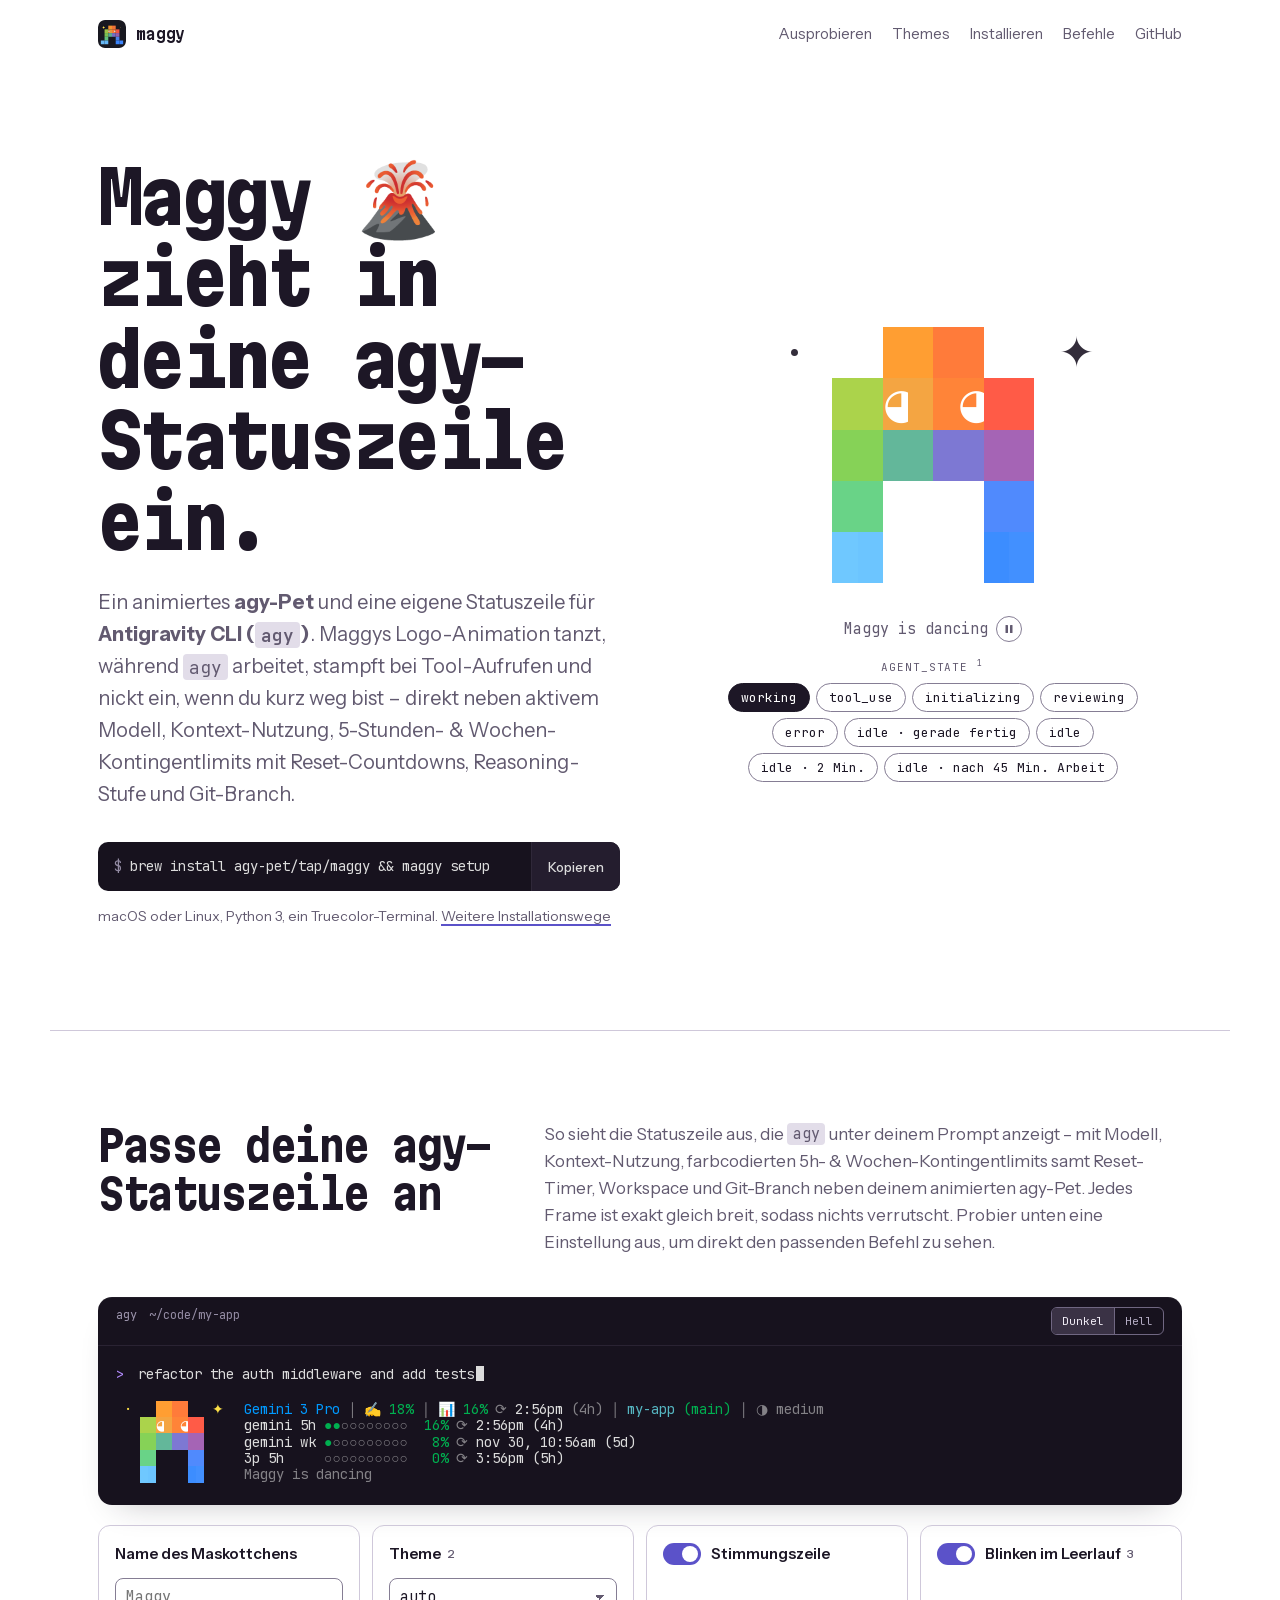
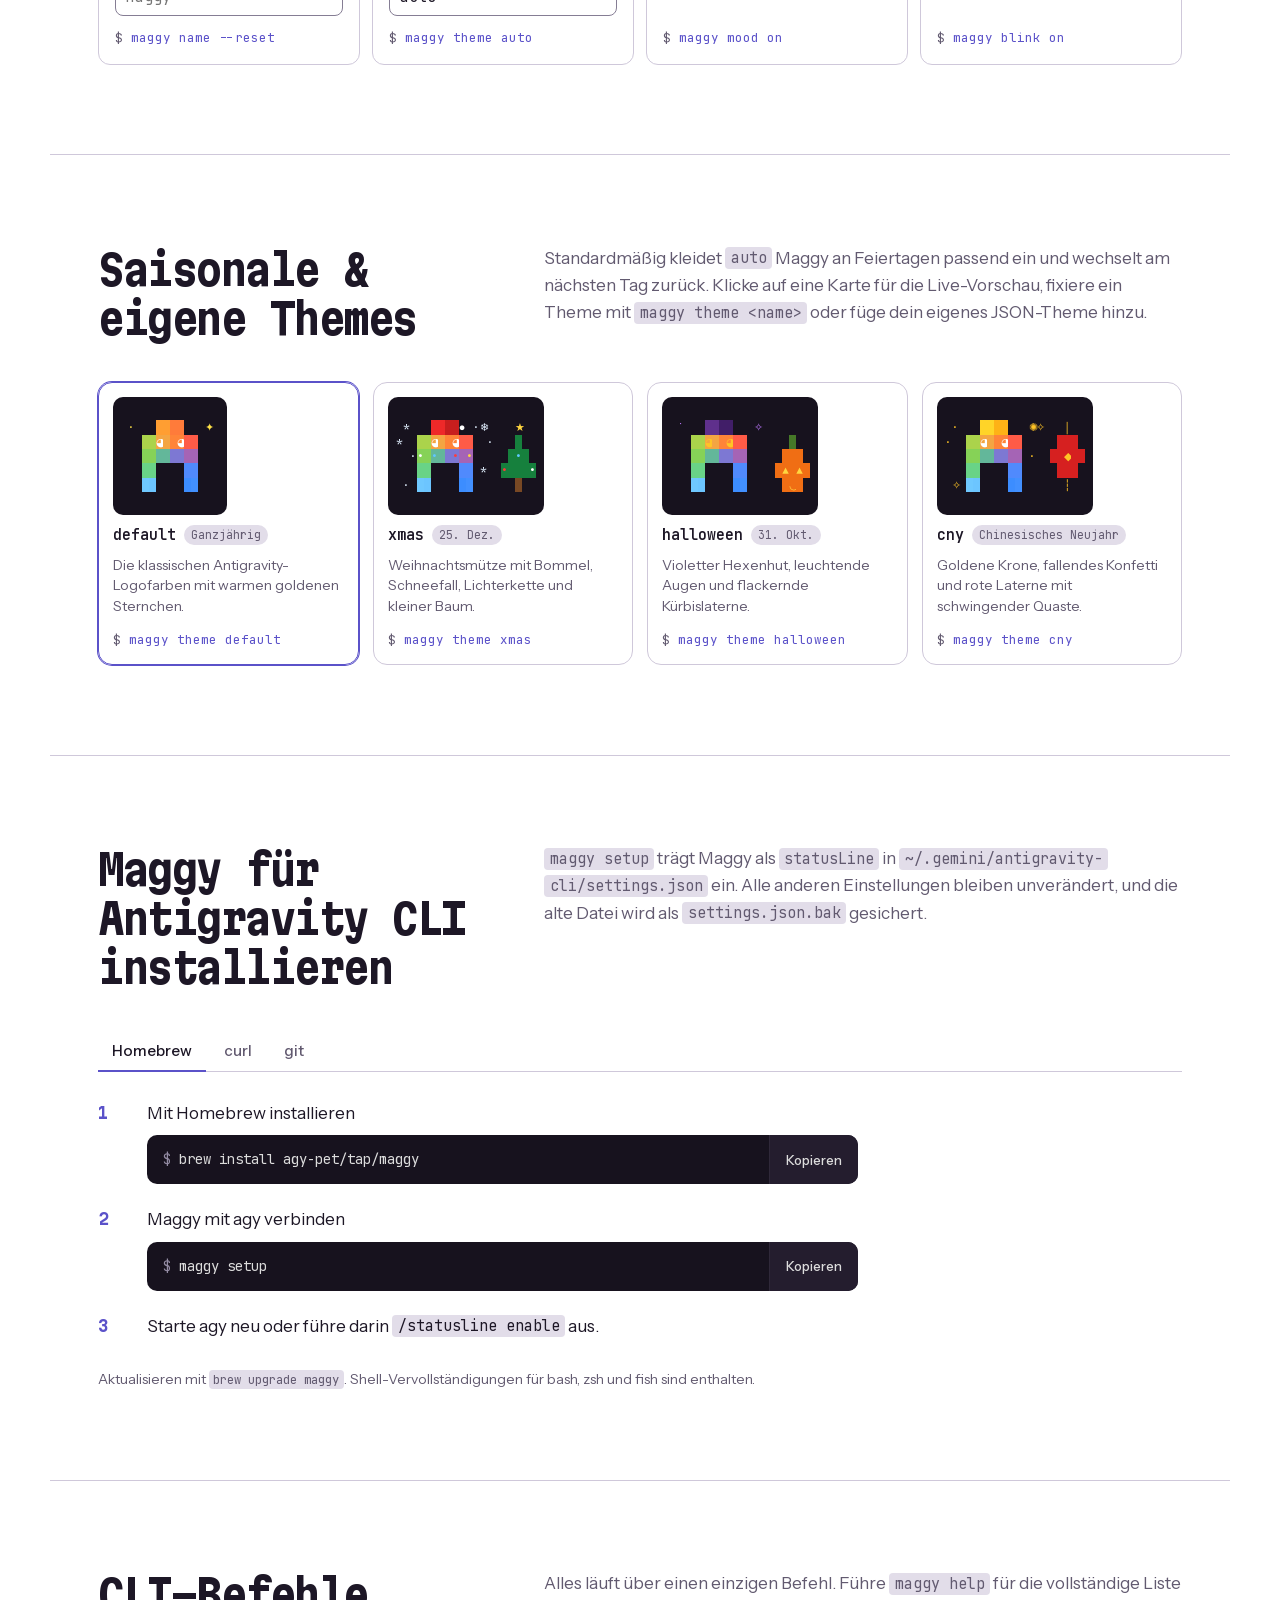
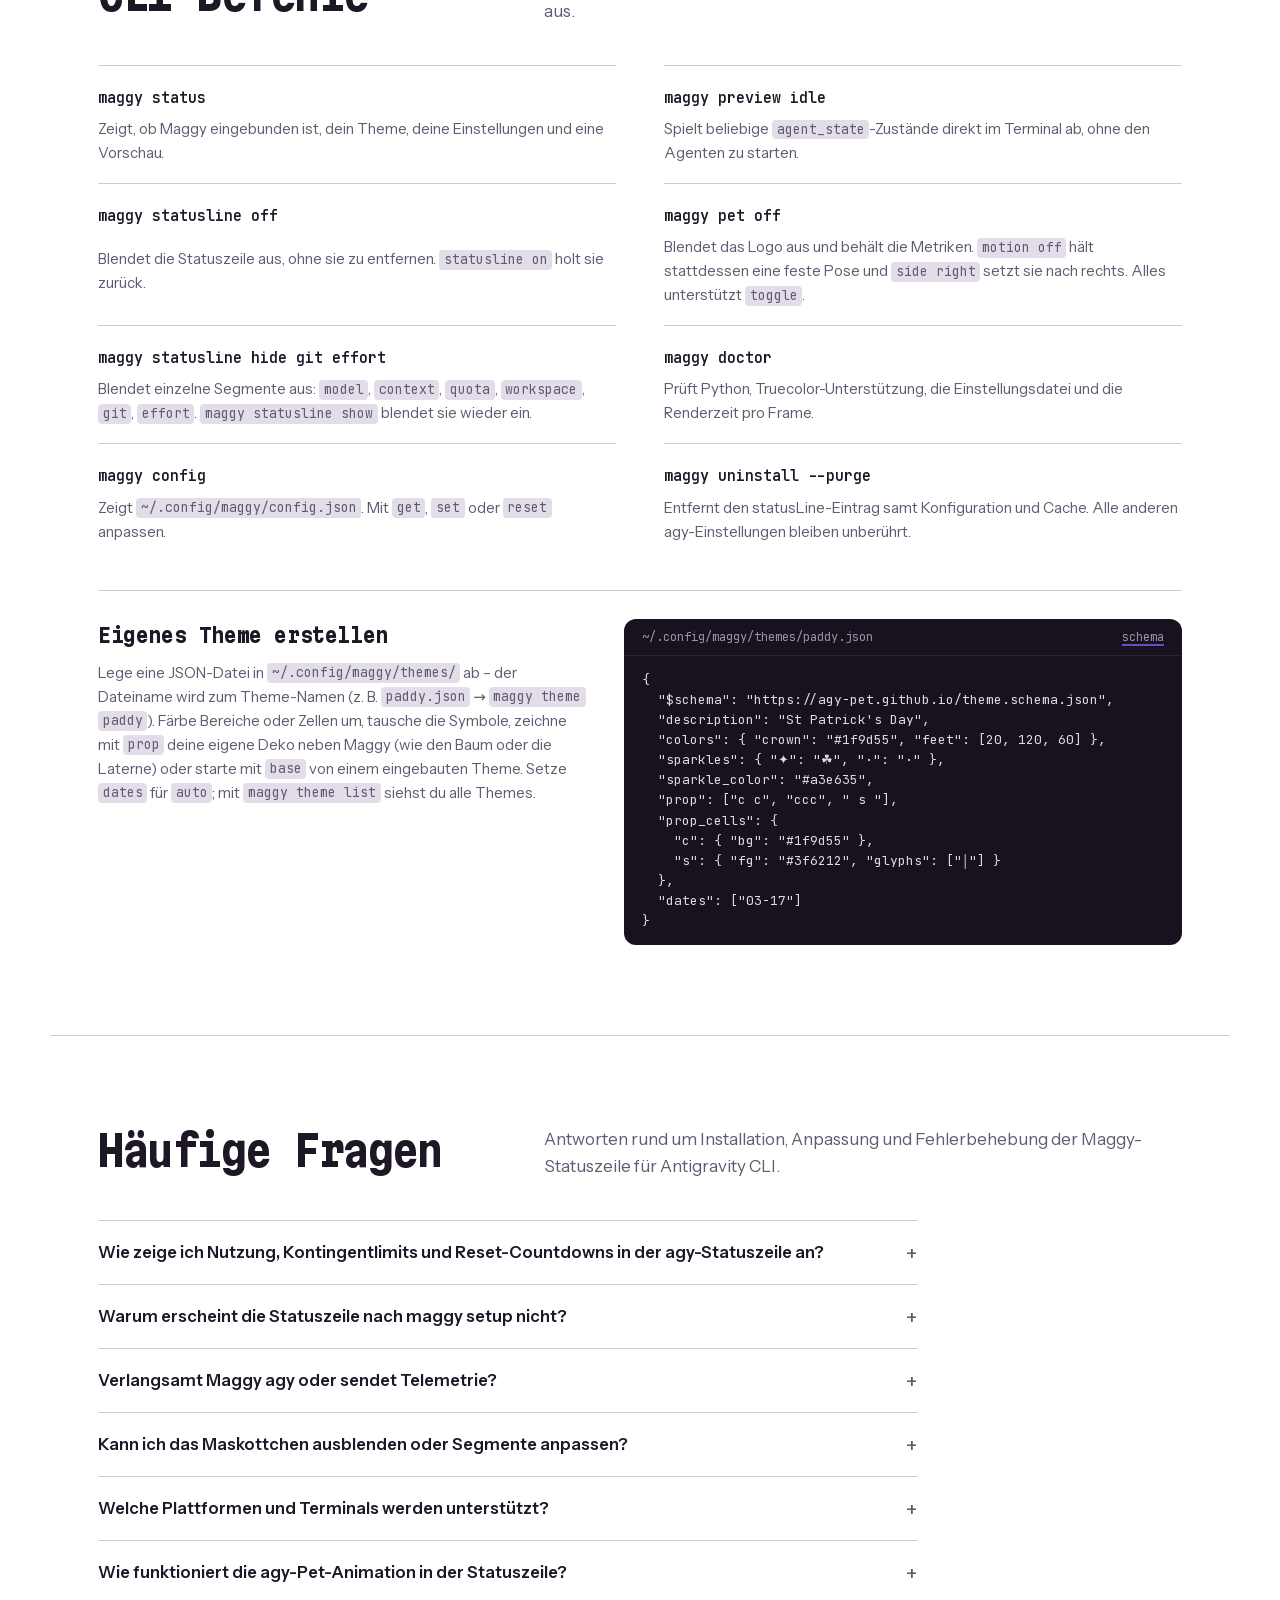
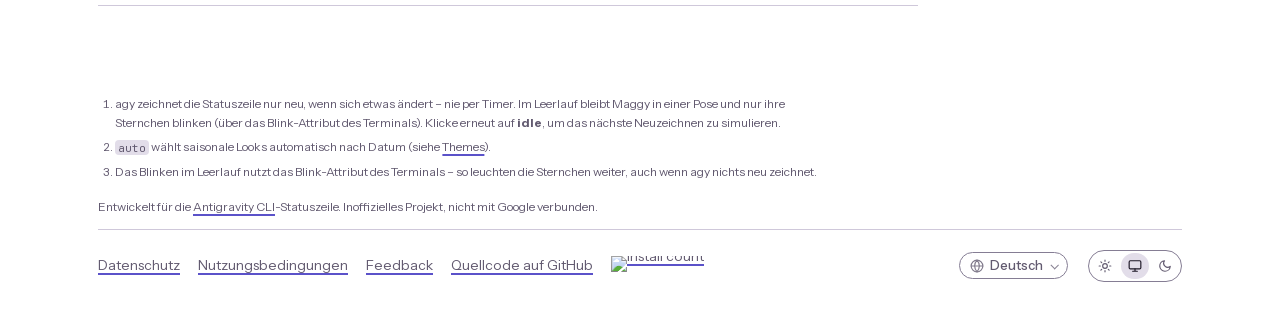
==== docs/de/index.html @ 12e1b135 "chore(release): v0.8.5" ====
<!doctype html>
<html lang="de">
<head>
  <meta charset="utf-8">
  <meta name="viewport" content="width=device-width, initial-scale=1">
  <title>Maggy — agy Pet, Animation &amp; Statuszeile (Nutzung, Limits &amp; Reset)</title>
  <meta name="description" content="Animiertes agy-Pet &amp; Statuszeile für Antigravity CLI mit Kontext-Nutzung, 5h- &amp; Wochen-Kontingentlimits, Reset-Countdown, aktivem Modell und Git-Branch.">
  <meta name="robots" content="index, follow">
  <meta name="color-scheme" content="light dark">
  <meta name="theme-color" content="#ffffff" media="(prefers-color-scheme: light)">
  <meta name="theme-color" content="#141019" media="(prefers-color-scheme: dark)">
  <link rel="canonical" href="https://agy-pet.github.io/de/">
  <link rel="alternate" hreflang="x-default" href="https://agy-pet.github.io/">
  <link rel="alternate" hreflang="en" href="https://agy-pet.github.io/">
  <link rel="alternate" hreflang="zh-CN" href="https://agy-pet.github.io/zh-cn/">
  <link rel="alternate" hreflang="zh-TW" href="https://agy-pet.github.io/zh-tw/">
  <link rel="alternate" hreflang="ja" href="https://agy-pet.github.io/ja/">
  <link rel="alternate" hreflang="ko" href="https://agy-pet.github.io/ko/">
  <link rel="alternate" hreflang="es" href="https://agy-pet.github.io/es/">
  <link rel="alternate" hreflang="fr" href="https://agy-pet.github.io/fr/">
  <link rel="alternate" hreflang="de" href="https://agy-pet.github.io/de/">
  <link rel="alternate" hreflang="pt" href="https://agy-pet.github.io/pt/">
  <link rel="alternate" type="text/markdown" title="Maggy docs (Markdown)" href="https://agy-pet.github.io/index.md">
  <link rel="alternate" type="text/plain" title="llms.txt" href="https://agy-pet.github.io/llms.txt">
  <meta property="og:type" content="website">
  <meta property="og:site_name" content="Maggy">
  <meta property="og:locale" content="de_DE">
  <meta property="og:locale:alternate" content="en_US">
  <meta property="og:locale:alternate" content="zh_CN">
  <meta property="og:locale:alternate" content="zh_TW">
  <meta property="og:locale:alternate" content="ja_JP">
  <meta property="og:locale:alternate" content="ko_KR">
  <meta property="og:locale:alternate" content="es_ES">
  <meta property="og:locale:alternate" content="fr_FR">
  <meta property="og:locale:alternate" content="pt_BR">
  <meta property="og:url" content="https://agy-pet.github.io/de/">
  <meta property="og:title" content="Maggy — agy Pet, Animation &amp; Statuszeile (Nutzung, Limits &amp; Reset)">
  <meta property="og:description" content="Animiertes agy-Pet &amp; eigene Statuszeile für Antigravity CLI – tanzende Logo-Animation neben Kontext-Nutzung, 5h- &amp; Wochen-Kontingentlimits, Reset-Countdown und Git-Branch.">
  <meta property="og:image" content="https://agy-pet.github.io/social-preview.png">
  <meta property="og:image:type" content="image/png">
  <meta property="og:image:width" content="1280">
  <meta property="og:image:height" content="640">
  <meta property="og:image:alt" content="Maggy — agy Pet, Animation &amp; Statuszeile (Nutzung, Limits &amp; Reset)">
  <meta name="twitter:card" content="summary_large_image">
  <meta name="twitter:title" content="Maggy — agy Pet, Animation &amp; Statuszeile (Nutzung, Limits &amp; Reset)">
  <meta name="twitter:description" content="Animiertes agy-Pet &amp; Statuszeile für Antigravity CLI mit Kontext-Nutzung, 5h- &amp; Wochen-Kontingentlimits, Reset-Countdown, aktivem Modell und Git-Branch.">
  <meta name="twitter:image" content="https://agy-pet.github.io/social-preview.png">
  <meta name="twitter:image:alt" content="Maggy — agy Pet, Animation &amp; Statuszeile (Nutzung, Limits &amp; Reset)">
  <link rel="icon" href="../favicon.ico" sizes="48x48">
  <link rel="icon" type="image/svg+xml" href="../favicon.svg">
  <link rel="apple-touch-icon" sizes="512x512" href="../apple-touch-icon.png">
  <script type="application/ld+json">
  {
    "@context": "https://schema.org",
    "@graph": [
      {
        "@type": "WebSite",
        "name": "Maggy",
        "url": "https://agy-pet.github.io/de/",
        "inLanguage": "de"
      },
      {
        "@type": "SoftwareApplication",
        "name": "Maggy",
        "alternateName": [
          "maggy",
          "agy-pet",
          "agy statusline"
        ],
        "description": "Animiertes agy-Pet & eigene Statuszeile für Antigravity CLI – tanzende Logo-Animation neben Kontext-Nutzung, 5h- & Wochen-Kontingentlimits, Reset-Countdown und Git-Branch.",
        "url": "https://agy-pet.github.io/de/",
        "inLanguage": "de",
        "image": "https://agy-pet.github.io/social-preview.png",
        "screenshot": "https://agy-pet.github.io/social-preview.png",
        "applicationCategory": "DeveloperApplication",
        "operatingSystem": "macOS, Linux",
        "softwareVersion": "0.8.5",
        "author": {
          "@type": "Organization",
          "name": "agy-pet",
          "url": "https://github.com/agy-pet"
        },
        "codeRepository": "https://github.com/agy-pet/maggy",
        "downloadUrl": "https://github.com/agy-pet/maggy/releases",
        "installUrl": "https://agy-pet.github.io/de/#install",
        "softwareHelp": "https://agy-pet.github.io/llms-full.txt",
        "softwareRequirements": "Antigravity CLI (agy), Python 3, truecolor terminal",
        "isAccessibleForFree": true,
        "license": "https://opensource.org/licenses/MIT",
        "keywords": "Antigravity CLI, agy, agy statusline, agy pet, agy animation, terminal pet, CLI mascot, quota usage, rate limit, quota limit, reset countdown, reset timer, context window, Homebrew",
        "featureList": [
          "Live agy statusline showing context window usage %, 5-hour and weekly quota limits, and reset countdowns",
          "State-aware agy pet animations for working, tool_use, initializing, reviewing, idle, sleep, stretch, and error",
          "Color-coded quota usage bars with cached reset timers across statusline refreshes",
          "Seasonal auto themes (Christmas, Halloween, Chinese New Year) and custom JSON themes",
          "Zero telemetry, Python 3 standard library only, macOS and Linux support"
        ],
        "offers": {
          "@type": "Offer",
          "price": "0",
          "priceCurrency": "USD"
        }
      },
      {
        "@type": "FAQPage",
        "inLanguage": "de",
        "mainEntity": [
          {
            "@type": "Question",
            "name": "Wie zeige ich Nutzung, Kontingentlimits und Reset-Countdowns in der agy-Statuszeile an?",
            "acceptedAnswer": {
              "@type": "Answer",
              "text": "Installiere Maggy mit brew install agy-pet/tap/maggy && maggy setup und starte agy neu oder führe /statusline enable aus. Maggy bindet statusLine in ~/.gemini/antigravity-cli/settings.json ein und zeigt Modell, Kontext-Nutzung in %, farbcodierte 5-Stunden- und Wochen-Kontingentlimits mit Reset-Zeit und Countdown (über Aktualisierungen hinweg gecacht), Workspace, Git-Branch und Reasoning-Stufe an."
            }
          },
          {
            "@type": "Question",
            "name": "Warum erscheint die Statuszeile nach maggy setup nicht?",
            "acceptedAnswer": {
              "@type": "Answer",
              "text": "Starte agy neu oder gib in einer laufenden Sitzung /statusline enable ein. Falls weiterhin nichts erscheint, prüfe mit maggy doctor Python 3, Truecolor-Unterstützung und den statusLine-Eintrag in ~/.gemini/antigravity-cli/settings.json."
            }
          },
          {
            "@type": "Question",
            "name": "Verlangsamt Maggy agy oder sendet Telemetrie?",
            "acceptedAnswer": {
              "@type": "Answer",
              "text": "Nein. Die maggy-CLI läuft zu 100 % lokal nur mit der Python-3-Standardbibliothek und sendet keinerlei Telemetrie. agy ruft sie nur bei Statusänderungen auf (kein Hintergrund-Timer), und mit maggy doctor kannst du die Renderzeit jederzeit prüfen."
            }
          },
          {
            "@type": "Question",
            "name": "Kann ich das Maskottchen ausblenden oder Segmente anpassen?",
            "acceptedAnswer": {
              "@type": "Answer",
              "text": "Ja. Mit maggy pet off bleiben nur die Metriken, maggy motion off hält eine feste Pose und maggy side right verschiebt Maggy nach rechts. Einzelne Segmente blendest du mit maggy statusline hide (model, context, quota, workspace, git, effort) aus und mit maggy statusline show wieder ein."
            }
          },
          {
            "@type": "Question",
            "name": "Welche Plattformen und Terminals werden unterstützt?",
            "acceptedAnswer": {
              "@type": "Answer",
              "text": "Maggy läuft unter macOS und Linux (inkl. WSL) in jedem 24-Bit-Truecolor-Terminal wie Ghostty, Kitty, iTerm2, WezTerm, Alacritty, Warp oder dem integrierten VS-Code-Terminal und benötigt Python 3."
            }
          },
          {
            "@type": "Question",
            "name": "Wie funktioniert die agy-Pet-Animation in der Statuszeile?",
            "acceptedAnswer": {
              "@type": "Answer",
              "text": "Maggy zeichnet das Antigravity-Logo mit ausdrucksstarken Augen direkt im Terminal und spielt zustandsabhängige Animationen über agent_state ab – tanzend bei working, stampfend bei tool_use, spähend bei reviewing, blinkend bei idle und schlummernd nach 2 Minuten. Mit maggy preview working siehst du jede Animation vorab, und maggy motion off hält eine feste Pose."
            }
          }
        ]
      }
    ]
  }
  </script>
  <link rel="preload" href="../fonts/instrument-sans-latin.woff2" as="font" type="font/woff2" crossorigin>
  <link rel="preload" href="../fonts/martian-mono-latin.woff2" as="font" type="font/woff2" crossorigin>
  <link rel="stylesheet" href="../fonts/fonts.css">
  <link rel="stylesheet" href="../style.css">
  <script>!function(){try{var v=localStorage.getItem('maggy.appearance');if(v==='light'||v==='dark')document.documentElement.dataset.theme=v}catch(e){}}();</script>
  <script>
    window.dataLayer = window.dataLayer || [];
    function gtag(){dataLayer.push(arguments);}
    (function(){
      var EEA_UK_CH = [
        'AT','BE','BG','CH','CY','CZ','DE','DK','EE','ES','FI','FR',
        'GB','GR','HR','HU','IE','IS','IT','LI','LT','LU','LV','MT',
        'NL','NO','PL','PT','RO','SE','SI','SK'
      ];
      var gpc = Boolean(navigator.globalPrivacyControl);
      gtag('consent', 'default', {
        analytics_storage: 'denied',
        ad_storage: 'denied',
        ad_user_data: 'denied',
        ad_personalization: 'denied',
        region: EEA_UK_CH,
        wait_for_update: 500
      });
      gtag('consent', 'default', {
        analytics_storage: gpc ? 'denied' : 'granted',
        ad_storage: 'denied',
        ad_user_data: 'denied',
        ad_personalization: 'denied'
      });
      try {
        var saved = localStorage.getItem('maggy.consent');
        if (saved === 'granted' || saved === 'denied') {
          gtag('consent', 'update', { analytics_storage: saved });
        }
      } catch (e) {}
    })();
    gtag('js', new Date());
  </script>
  <script async src="https://www.googletagmanager.com/gtm.js?id=GTM-N3ZC3P7X"></script>
</head>
<body data-locale="de" data-copy-idle="Kopieren" data-copy-copied="Kopiert" data-copy-fallback="Markieren &amp; kopieren">
  <a class="skip" href="#main">Zum Inhalt springen</a>

  <header class="top">
    <a class="wordmark" href="./" aria-label="Maggy Startseite"><img class="wordmark-logo" src="../favicon.svg" alt="" width="28" height="28"><span>maggy</span></a>
    <div class="top-right">
      <nav aria-label="Hauptnavigation">
        <a href="#try">Ausprobieren</a>
        <a href="#themes">Themes</a>
        <a href="#install">Installieren</a>
        <a href="#commands">Befehle</a>
        <a href="https://github.com/agy-pet/maggy">GitHub</a>
      </nav>
    </div>
  </header>

  <main id="main" tabindex="-1">
    <section class="hero" aria-labelledby="hero-title">
      <div class="hero-copy">
        <h1 id="hero-title">Maggy&nbsp;<span aria-hidden="true">🌋</span> zieht in deine agy-Statuszeile ein.</h1>
        <p class="lede">Ein animiertes <strong>agy-Pet</strong> und eine eigene Statuszeile für <strong>Antigravity CLI (<code>agy</code>)</strong>. Maggys Logo-Animation tanzt, während <code>agy</code> arbeitet, stampft bei Tool-Aufrufen und nickt ein, wenn du kurz weg bist – direkt neben aktivem Modell, Kontext-Nutzung, 5-Stunden- &amp; Wochen-Kontingentlimits mit Reset-Countdowns, Reasoning-Stufe und Git-Branch.</p>
        <div class="cmd-box">
          <code id="hero-cmd">brew install agy-pet/tap/maggy &amp;&amp; maggy setup</code>
          <button type="button" class="copy" data-copy="hero-cmd" aria-describedby="hero-cmd">Kopieren</button>
        </div>
        <p class="hint">macOS oder Linux, Python 3, ein Truecolor-Terminal. <a href="#install">Weitere Installationswege</a></p>
      </div>

      <div class="stage">
        <figure class="sprite-figure">
          <div id="maggy" class="sprite" role="img" aria-label="Maggy, das tanzende Antigravity-Logo mit Augen"></div>
          <figcaption class="mood-bar">
            <span id="mood" aria-live="polite">Maggy is dancing</span>
            <button type="button" id="motion-toggle" class="motion-toggle" aria-pressed="false" aria-label="Animation pausieren" title="Animation pausieren" data-label-pause="Animation pausieren" data-label-play="Animation abspielen">
              <svg class="icon-pause" width="12" height="12" viewBox="0 0 24 24" fill="currentColor" aria-hidden="true"><rect x="5" y="4" width="5" height="16" rx="1"/><rect x="14" y="4" width="5" height="16" rx="1"/></svg>
              <svg class="icon-play" width="12" height="12" viewBox="0 0 24 24" fill="currentColor" aria-hidden="true"><path d="M6 4.5v15l13-7.5z"/></svg>
            </button>
          </figcaption>
        </figure>
        <div class="states" role="group" aria-label="agent_state">
          <span class="states-label">agent_state<sup class="fn-ref"><a href="#fn-1" id="fnref-1"><span class="sr-only">Fußnote</span> 1</a></sup></span>
          <button type="button" data-mood="working" aria-pressed="true">working</button>
          <button type="button" data-mood="tool_use" aria-pressed="false">tool_use</button>
          <button type="button" data-mood="initializing" aria-pressed="false">initializing</button>
          <button type="button" data-mood="reviewing" aria-pressed="false">reviewing</button>
          <button type="button" data-mood="error" aria-pressed="false">error</button>
          <button type="button" data-mood="done" aria-pressed="false">idle · gerade fertig</button>
          <button type="button" data-mood="idle" aria-pressed="false">idle</button>
          <button type="button" data-mood="sleep" aria-pressed="false">idle · 2 Min.</button>
          <button type="button" data-mood="stretch" aria-pressed="false">idle · nach 45 Min. Arbeit</button>
        </div>
      </div>
    </section>

    <section id="try" class="try" aria-labelledby="try-title">
      <div class="section-head">
        <h2 id="try-title">Passe deine agy-Statuszeile an</h2>
        <p>So sieht die Statuszeile aus, die <code>agy</code> unter deinem Prompt anzeigt – mit Modell, Kontext-Nutzung, farbcodierten 5h- &amp; Wochen-Kontingentlimits samt Reset-Timer, Workspace und Git-Branch neben deinem animierten agy-Pet. Jedes Frame ist exakt gleich breit, sodass nichts verrutscht. Probier unten eine Einstellung aus, um direkt den passenden Befehl zu sehen.</p>
      </div>

      <div class="terminal" role="region" aria-label="Vorschau der agy-Statuszeile mit Maggy">
        <div class="term-bar"><span>agy</span><span class="dim-text">~/code/my-app</span>
          <span class="term-bg" role="group" aria-label="Terminal-Hintergrund">
            <button type="button" data-term-bg="dark" aria-pressed="true">Dunkel</button>
            <button type="button" data-term-bg="light" aria-pressed="false">Hell</button>
          </span>
        </div>
        <div class="term-prompt"><span class="caret" aria-hidden="true">&gt;</span> refactor the auth middleware and add tests<span class="cursor" aria-hidden="true"></span></div>
        <div id="term-body" class="term-body" aria-hidden="true"></div>
        <p id="term-sr" class="sr-only"></p>
      </div>

      <div class="controls">
        <div class="control">
          <label for="pet-name">Name des Maskottchens</label>
          <input id="pet-name" type="text" maxlength="16" placeholder="Maggy" autocomplete="off" spellcheck="false" aria-describedby="cmd-name">
          <code id="cmd-name">maggy name --reset</code>
        </div>
        <div class="control">
          <div class="control-label">
            <label for="opt-theme">Theme</label><sup class="fn-ref"><a href="#fn-2" id="fnref-2"><span class="sr-only">Fußnote</span> 2</a></sup>
          </div>
          <select id="opt-theme" name="theme" aria-describedby="cmd-theme">
            <option value="auto" selected>auto</option>
            <option value="default">default</option>
            <option value="xmas">xmas</option>
            <option value="halloween">halloween</option>
            <option value="cny">cny</option>
          </select>
          <code id="cmd-theme">maggy theme auto</code>
        </div>
        <div class="control">
          <label class="switch"><input id="opt-mood" type="checkbox" checked aria-describedby="cmd-mood"><span>Stimmungszeile</span></label>
          <code id="cmd-mood">maggy mood on</code>
        </div>
        <div class="control">
          <div class="control-label">
            <label class="switch"><input id="opt-blink" type="checkbox" checked aria-describedby="cmd-blink"><span>Blinken im Leerlauf</span></label><sup class="fn-ref"><a href="#fn-3" id="fnref-3"><span class="sr-only">Fußnote</span> 3</a></sup>
          </div>
          <code id="cmd-blink">maggy blink on</code>
        </div>
      </div>
    </section>

    <section id="themes" class="themes" aria-labelledby="themes-title">
      <div class="section-head">
        <h2 id="themes-title">Saisonale &amp; eigene Themes</h2>
        <p>Standardmäßig kleidet <code>auto</code> Maggy an Feiertagen passend ein und wechselt am nächsten Tag zurück. Klicke auf eine Karte für die Live-Vorschau, fixiere ein Theme mit <code>maggy theme &lt;name&gt;</code> oder füge dein eigenes JSON-Theme hinzu.</p>
      </div>

      <div class="theme-grid" role="group" aria-label="Integrierte Themes">
        <button type="button" class="theme-card" data-theme-card="default" aria-pressed="false">
          <div class="theme-preview"><div class="theme-sprite" data-theme-sprite="default" aria-hidden="true"></div></div>
          <div class="theme-meta">
            <span class="theme-name">default</span>
            <span class="theme-date">Ganzjährig</span>
          </div>
          <p class="theme-desc">Die klassischen Antigravity-Logofarben mit warmen goldenen Sternchen.</p>
          <code class="theme-cmd">maggy theme default</code>
        </button>

        <button type="button" class="theme-card" data-theme-card="xmas" aria-pressed="false">
          <div class="theme-preview"><div class="theme-sprite" data-theme-sprite="xmas" aria-hidden="true"></div></div>
          <div class="theme-meta">
            <span class="theme-name">xmas</span>
            <span class="theme-date">25. Dez.</span>
          </div>
          <p class="theme-desc">Weihnachtsmütze mit Bommel, Schneefall, Lichterkette und kleiner Baum.</p>
          <code class="theme-cmd">maggy theme xmas</code>
        </button>

        <button type="button" class="theme-card" data-theme-card="halloween" aria-pressed="false">
          <div class="theme-preview"><div class="theme-sprite" data-theme-sprite="halloween" aria-hidden="true"></div></div>
          <div class="theme-meta">
            <span class="theme-name">halloween</span>
            <span class="theme-date">31. Okt.</span>
          </div>
          <p class="theme-desc">Violetter Hexenhut, leuchtende Augen und flackernde Kürbislaterne.</p>
          <code class="theme-cmd">maggy theme halloween</code>
        </button>

        <button type="button" class="theme-card" data-theme-card="cny" aria-pressed="false">
          <div class="theme-preview"><div class="theme-sprite" data-theme-sprite="cny" aria-hidden="true"></div></div>
          <div class="theme-meta">
            <span class="theme-name">cny</span>
            <span class="theme-date">Chinesisches Neujahr</span>
          </div>
          <p class="theme-desc">Goldene Krone, fallendes Konfetti und rote Laterne mit schwingender Quaste.</p>
          <code class="theme-cmd">maggy theme cny</code>
        </button>
      </div>

    </section>

    <section id="install" class="install" aria-labelledby="install-title">
      <div class="section-head">
        <h2 id="install-title">Maggy für Antigravity CLI installieren</h2>
        <p><code>maggy setup</code> trägt Maggy als <code>statusLine</code> in <code>~/.gemini/antigravity-cli/settings.json</code> ein. Alle anderen Einstellungen bleiben unverändert, und die alte Datei wird als <code>settings.json.bak</code> gesichert.</p>
      </div>

      <div class="tabs" role="tablist" aria-label="Installationsmethode">
        <button type="button" role="tab" id="tab-brew" aria-controls="pane-brew" aria-selected="true">Homebrew</button>
        <button type="button" role="tab" id="tab-curl" aria-controls="pane-curl" aria-selected="false" tabindex="-1">curl</button>
        <button type="button" role="tab" id="tab-git" aria-controls="pane-git" aria-selected="false" tabindex="-1">git</button>
      </div>

      <div id="pane-brew" class="pane" role="tabpanel" aria-labelledby="tab-brew">
        <ol class="steps">
          <li><span>Mit Homebrew installieren</span><div class="cmd-box"><code id="c1">brew install agy-pet/tap/maggy</code><button type="button" class="copy" data-copy="c1" aria-describedby="c1">Kopieren</button></div></li>
          <li><span>Maggy mit agy verbinden</span><div class="cmd-box"><code id="c2">maggy setup</code><button type="button" class="copy" data-copy="c2" aria-describedby="c2">Kopieren</button></div></li>
          <li><span>Starte agy neu oder führe darin <code>/statusline enable</code> aus.</span></li>
        </ol>
        <p class="note">Aktualisieren mit <code>brew upgrade maggy</code>. Shell-Vervollständigungen für bash, zsh und fish sind enthalten.</p>
      </div>

      <div id="pane-curl" class="pane" role="tabpanel" aria-labelledby="tab-curl" hidden>
        <ol class="steps">
          <li><span>Starte das Installationsskript: Es klont nach <code>~/.maggy</code>, verlinkt <code>maggy</code> nach <code>~/.local/bin</code> und führt <code>maggy setup</code> aus.</span><div class="cmd-box"><code id="c3">curl -fsSL https://agy-pet.github.io/install.sh | bash</code><button type="button" class="copy" data-copy="c3" aria-describedby="c3">Kopieren</button></div></li>
          <li><span>Starte agy neu oder führe darin <code>/statusline enable</code> aus.</span></li>
        </ol>
        <p class="note">Optionen übergibst du per <code>| bash -s -- --theme xmas --no-mood</code>; spätere Updates laufen über <code>maggy update</code>.</p>
      </div>

      <div id="pane-git" class="pane" role="tabpanel" aria-labelledby="tab-git" hidden>
        <ol class="steps">
          <li><span>Repository klonen</span><div class="cmd-box"><code id="c4">git clone https://github.com/agy-pet/maggy.git ~/.maggy</code><button type="button" class="copy" data-copy="c4" aria-describedby="c4">Kopieren</button></div></li>
          <li><span>Maggy mit agy verbinden</span><div class="cmd-box"><code id="c5">~/.maggy/bin/maggy setup</code><button type="button" class="copy" data-copy="c5" aria-describedby="c5">Kopieren</button></div></li>
          <li><span>Starte agy neu oder führe darin <code>/statusline enable</code> aus.</span></li>
        </ol>
      </div>
    </section>

    <section id="commands" class="commands" aria-labelledby="commands-title">
      <div class="section-head">
        <h2 id="commands-title">CLI-Befehle</h2>
        <p>Alles läuft über einen einzigen Befehl. Führe <code>maggy help</code> für die vollständige Liste aus.</p>
      </div>
      <dl class="cmd-list">
        <div><dt><code>maggy status</code></dt><dd>Zeigt, ob Maggy eingebunden ist, dein Theme, deine Einstellungen und eine Vorschau.</dd></div>
        <div><dt><code>maggy preview idle</code></dt><dd>Spielt beliebige <code>agent_state</code>-Zustände direkt im Terminal ab, ohne den Agenten zu starten.</dd></div>
        <div><dt><code>maggy statusline off</code></dt><dd>Blendet die Statuszeile aus, ohne sie zu entfernen. <code>statusline on</code> holt sie zurück.</dd></div>
        <div><dt><code>maggy pet off</code></dt><dd>Blendet das Logo aus und behält die Metriken. <code>motion off</code> hält stattdessen eine feste Pose und <code>side right</code> setzt sie nach rechts. Alles unterstützt <code>toggle</code>.</dd></div>
        <div><dt><code>maggy statusline hide git effort</code></dt><dd>Blendet einzelne Segmente aus: <code>model</code>, <code>context</code>, <code>quota</code>, <code>workspace</code>, <code>git</code>, <code>effort</code>. <code>maggy statusline show</code> blendet sie wieder ein.</dd></div>
        <div><dt><code>maggy doctor</code></dt><dd>Prüft Python, Truecolor-Unterstützung, die Einstellungsdatei und die Renderzeit pro Frame.</dd></div>
        <div><dt><code>maggy config</code></dt><dd>Zeigt <code>~/.config/maggy/config.json</code>. Mit <code>get</code>, <code>set</code> oder <code>reset</code> anpassen.</dd></div>
        <div><dt><code>maggy uninstall --purge</code></dt><dd>Entfernt den statusLine-Eintrag samt Konfiguration und Cache. Alle anderen agy-Einstellungen bleiben unberührt.</dd></div>
      </dl>

      <div class="theme-custom">
        <div class="theme-custom-copy">
          <h3>Eigenes Theme erstellen</h3>
          <p>Lege eine JSON-Datei in <code>~/.config/maggy/themes/</code> ab – der Dateiname wird zum Theme-Namen (z. B. <code>paddy.json</code> &rarr; <code>maggy theme paddy</code>). Färbe Bereiche oder Zellen um, tausche die Symbole, zeichne mit <code>prop</code> deine eigene Deko neben Maggy (wie den Baum oder die Laterne) oder starte mit <code>base</code> von einem eingebauten Theme. Setze <code>dates</code> für <code>auto</code>; mit <code>maggy theme list</code> siehst du alle Themes.</p>
        </div>
        <div class="theme-json-wrap">
          <div class="term-bar"><span>~/.config/maggy/themes/paddy.json</span><a class="schema-link" href="https://agy-pet.github.io/theme.schema.json" title="JSON Schema for theme files">schema</a></div>
          <pre class="theme-json" tabindex="0"><code>{
  "$schema": "https://agy-pet.github.io/theme.schema.json",
  "description": "St Patrick's Day",
  "colors": { "crown": "#1f9d55", "feet": [20, 120, 60] },
  "sparkles": { "✦": "☘", "·": "·" },
  "sparkle_color": "#a3e635",
  "prop": ["c c", "ccc", " s "],
  "prop_cells": {
    "c": { "bg": "#1f9d55" },
    "s": { "fg": "#3f6212", "glyphs": ["│"] }
  },
  "dates": ["03-17"]
}</code></pre>
        </div>
      </div>
    </section>

    <section id="faq" class="faq" aria-labelledby="faq-title">
      <div class="section-head">
        <h2 id="faq-title">Häufige Fragen</h2>
        <p>Antworten rund um Installation, Anpassung und Fehlerbehebung der Maggy-Statuszeile für Antigravity CLI.</p>
      </div>
      <div class="faq-list">
        <details>
          <summary>Wie zeige ich Nutzung, Kontingentlimits und Reset-Countdowns in der agy-Statuszeile an?</summary>
          <p>Installiere Maggy mit <code>brew install agy-pet/tap/maggy &amp;&amp; maggy setup</code> und starte <code>agy</code> neu oder führe <code>/statusline enable</code> aus. Maggy bindet <code>statusLine</code> in <code>~/.gemini/antigravity-cli/settings.json</code> ein und zeigt Modell, Kontext-Nutzung in %, farbcodierte 5-Stunden- und Wochen-Kontingentlimits mit Reset-Zeit und Countdown (über Aktualisierungen hinweg gecacht), Workspace, Git-Branch und Reasoning-Stufe an.</p>
        </details>
        <details>
          <summary>Warum erscheint die Statuszeile nach maggy setup nicht?</summary>
          <p>Starte <code>agy</code> neu oder gib in einer laufenden Sitzung <code>/statusline enable</code> ein. Falls weiterhin nichts erscheint, prüfe mit <code>maggy doctor</code> Python 3, Truecolor-Unterstützung und den <code>statusLine</code>-Eintrag in <code>~/.gemini/antigravity-cli/settings.json</code>.</p>
        </details>
        <details>
          <summary>Verlangsamt Maggy agy oder sendet Telemetrie?</summary>
          <p>Nein. Die <code>maggy</code>-CLI läuft zu 100 % lokal nur mit der Python-3-Standardbibliothek und sendet keinerlei Telemetrie. <code>agy</code> ruft sie nur bei Statusänderungen auf (kein Hintergrund-Timer), und mit <code>maggy doctor</code> kannst du die Renderzeit jederzeit prüfen.</p>
        </details>
        <details>
          <summary>Kann ich das Maskottchen ausblenden oder Segmente anpassen?</summary>
          <p>Ja. Mit <code>maggy pet off</code> bleiben nur die Metriken, <code>maggy motion off</code> hält eine feste Pose und <code>maggy side right</code> verschiebt Maggy nach rechts. Einzelne Segmente blendest du mit <code>maggy statusline hide</code> (<code>model</code>, <code>context</code>, <code>quota</code>, <code>workspace</code>, <code>git</code>, <code>effort</code>) aus und mit <code>maggy statusline show</code> wieder ein.</p>
        </details>
        <details>
          <summary>Welche Plattformen und Terminals werden unterstützt?</summary>
          <p>Maggy läuft unter macOS und Linux (inkl. WSL) in jedem 24-Bit-Truecolor-Terminal wie Ghostty, Kitty, iTerm2, WezTerm, Alacritty, Warp oder dem integrierten VS-Code-Terminal und benötigt Python 3.</p>
        </details>
        <details>
          <summary>Wie funktioniert die agy-Pet-Animation in der Statuszeile?</summary>
          <p>Maggy zeichnet das Antigravity-Logo mit ausdrucksstarken Augen direkt im Terminal und spielt zustandsabhängige Animationen über <code>agent_state</code> ab – tanzend bei <code>working</code>, stampfend bei <code>tool_use</code>, spähend bei <code>reviewing</code>, blinkend bei <code>idle</code> und schlummernd nach 2 Minuten. Mit <code>maggy preview working</code> siehst du jede Animation vorab, und <code>maggy motion off</code> hält eine feste Pose.</p>
        </details>
      </div>
    </section>
  </main>

  <footer class="foot">
    <ol class="footnotes" aria-label="Fußnoten">
      <li id="fn-1">agy zeichnet die Statuszeile nur neu, wenn sich etwas ändert – nie per Timer. Im Leerlauf bleibt Maggy in einer Pose und nur ihre Sternchen blinken (über das Blink-Attribut des Terminals). Klicke erneut auf <b>idle</b>, um das nächste Neuzeichnen zu simulieren.</li>
      <li id="fn-2"><code>auto</code> wählt saisonale Looks automatisch nach Datum (siehe <a href="#themes">Themes</a>).</li>
      <li id="fn-3">Das Blinken im Leerlauf nutzt das Blink-Attribut des Terminals – so leuchten die Sternchen weiter, auch wenn agy nichts neu zeichnet.</li>
    </ol>
    <p class="foot-note">Entwickelt für die <a href="https://antigravity.google/docs/cli/statusline">Antigravity CLI</a>-Statuszeile. Inoffizielles Projekt, nicht mit Google verbunden.</p>
    <div class="foot-end">
      <p class="foot-links">
        <a href="../privacy.html">Datenschutz</a>
        <a href="../terms.html">Nutzungsbedingungen</a>
        <button type="button" class="foot-btn" data-consent-open hidden>Cookie-Einstellungen</button>
        <a href="https://github.com/agy-pet/maggy/issues/new">Feedback</a>
        <a href="https://github.com/agy-pet/maggy">Quellcode auf GitHub</a>
        <a class="installs" href="https://github.com/agy-pet/maggy/releases"><img src="https://img.shields.io/github/downloads/agy-pet/maggy/total?label=installs&amp;color=orange" alt="Install count" height="20" loading="lazy" decoding="async"></a>
      </p>
      <details class="lang-picker">
        <summary>
          <svg class="lang-icon" width="14" height="14" viewBox="0 0 24 24" fill="none" stroke="currentColor" stroke-width="2" stroke-linecap="round" stroke-linejoin="round" aria-hidden="true"><circle cx="12" cy="12" r="10"/><path d="M2 12h20"/><path d="M12 2a15.3 15.3 0 0 1 4 10 15.3 15.3 0 0 1-4 10 15.3 15.3 0 0 1-4-10 15.3 15.3 0 0 1 4-10z"/></svg>
          <span class="sr-only">Sprache</span><span class="sr-only">: </span><span class="lang-current">Deutsch</span>
        </summary>
        <ul class="lang-menu">
          <li><a href="../" hreflang="en" lang="en">English</a></li>
          <li><a href="../zh-cn/" hreflang="zh-CN" lang="zh-CN">简体中文</a></li>
          <li><a href="../zh-tw/" hreflang="zh-TW" lang="zh-TW">繁體中文</a></li>
          <li><a href="../ja/" hreflang="ja" lang="ja">日本語</a></li>
          <li><a href="../ko/" hreflang="ko" lang="ko">한국어</a></li>
          <li><a href="../es/" hreflang="es" lang="es">Español</a></li>
          <li><a href="../fr/" hreflang="fr" lang="fr">Français</a></li>
          <li><a href="../de/" hreflang="de" lang="de" aria-current="page">Deutsch</a></li>
          <li><a href="../pt/" hreflang="pt" lang="pt">Português</a></li>
        </ul>
      </details>
      <div class="appearance" role="group" aria-label="Darstellung">
        <button type="button" data-appearance="light" aria-pressed="false" aria-label="Hell" title="Hell"><svg width="14" height="14" viewBox="0 0 24 24" fill="none" stroke="currentColor" stroke-width="2" stroke-linecap="round" stroke-linejoin="round" aria-hidden="true"><circle cx="12" cy="12" r="4"/><path d="M12 2v2M12 20v2M4.93 4.93l1.41 1.41M17.66 17.66l1.41 1.41M2 12h2M20 12h2M4.93 19.07l1.41-1.41M17.66 6.34l1.41-1.41"/></svg></button>
        <button type="button" data-appearance="system" aria-pressed="true" aria-label="System" title="System"><svg width="14" height="14" viewBox="0 0 24 24" fill="none" stroke="currentColor" stroke-width="2" stroke-linecap="round" stroke-linejoin="round" aria-hidden="true"><rect x="2" y="3" width="20" height="14" rx="2"/><path d="M8 21h8M12 17v4"/></svg></button>
        <button type="button" data-appearance="dark" aria-pressed="false" aria-label="Dunkel" title="Dunkel"><svg width="14" height="14" viewBox="0 0 24 24" fill="none" stroke="currentColor" stroke-width="2" stroke-linecap="round" stroke-linejoin="round" aria-hidden="true"><path d="M21 12.79A9 9 0 1 1 11.21 3 7 7 0 0 0 21 12.79z"/></svg></button>
      </div>
    </div>
  </footer>

  <div id="consent-banner" class="consent" role="dialog" aria-modal="false" aria-label="Analyse-Einwilligung" aria-describedby="consent-desc" hidden>
    <p id="consent-desc" class="consent-text">
      <span>Diese Website verwendet Google-Analytics-Cookies zur Analyse des allgemeinen Datenverkehrs. Das CLI-Tool sendet keinerlei Telemetrie.</span>
      <a href="../privacy.html">Datenschutzerklärung</a>
    </p>
    <div class="consent-actions">
      <button type="button" class="consent-btn" data-consent="denied">Ablehnen</button>
      <button type="button" class="consent-btn consent-accept" data-consent="granted">Akzeptieren</button>
    </div>
  </div>

  <span id="a11y-status" class="sr-only" role="status" aria-live="polite"></span>

  <script src="../appearance.js" defer></script>
  <script src="../consent.js" defer></script>
  <script src="../maggy.js" defer></script>
</body>
</html>
---- docs/fonts/fonts.css ----
/* Self-hosted from Google Fonts (latin + latin-ext only), so visitors make no
   request to Google before consent. Fonts are under the SIL Open Font License;
   see OFL-*.txt beside this file. */
/* latin-ext */
@font-face {
  font-family: 'Instrument Sans';
  font-style: normal;
  font-weight: 400;
  font-stretch: 100%;
  font-display: swap;
  src: url(instrument-sans-latin-ext.woff2) format('woff2');
  unicode-range: U+0100-02BA, U+02BD-02C5, U+02C7-02CC, U+02CE-02D7, U+02DD-02FF, U+0304, U+0308, U+0329, U+1D00-1DBF, U+1E00-1E9F, U+1EF2-1EFF, U+2020, U+20A0-20AB, U+20AD-20C4, U+2113, U+2C60-2C7F, U+A720-A7FF;
}
/* latin */
@font-face {
  font-family: 'Instrument Sans';
  font-style: normal;
  font-weight: 400;
  font-stretch: 100%;
  font-display: swap;
  src: url(instrument-sans-latin.woff2) format('woff2');
  unicode-range: U+0000-00FF, U+0131, U+0152-0153, U+02BB-02BC, U+02C6, U+02DA, U+02DC, U+0304, U+0308, U+0329, U+2000-206F, U+20AC, U+2122, U+2191, U+2193, U+2212, U+2215, U+FEFF, U+FFFD;
}
/* latin-ext */
@font-face {
  font-family: 'Instrument Sans';
  font-style: normal;
  font-weight: 500;
  font-stretch: 100%;
  font-display: swap;
  src: url(instrument-sans-latin-ext.woff2) format('woff2');
  unicode-range: U+0100-02BA, U+02BD-02C5, U+02C7-02CC, U+02CE-02D7, U+02DD-02FF, U+0304, U+0308, U+0329, U+1D00-1DBF, U+1E00-1E9F, U+1EF2-1EFF, U+2020, U+20A0-20AB, U+20AD-20C4, U+2113, U+2C60-2C7F, U+A720-A7FF;
}
/* latin */
@font-face {
  font-family: 'Instrument Sans';
  font-style: normal;
  font-weight: 500;
  font-stretch: 100%;
  font-display: swap;
  src: url(instrument-sans-latin.woff2) format('woff2');
  unicode-range: U+0000-00FF, U+0131, U+0152-0153, U+02BB-02BC, U+02C6, U+02DA, U+02DC, U+0304, U+0308, U+0329, U+2000-206F, U+20AC, U+2122, U+2191, U+2193, U+2212, U+2215, U+FEFF, U+FFFD;
}
/* latin-ext */
@font-face {
  font-family: 'Instrument Sans';
  font-style: normal;
  font-weight: 600;
  font-stretch: 100%;
  font-display: swap;
  src: url(instrument-sans-latin-ext.woff2) format('woff2');
  unicode-range: U+0100-02BA, U+02BD-02C5, U+02C7-02CC, U+02CE-02D7, U+02DD-02FF, U+0304, U+0308, U+0329, U+1D00-1DBF, U+1E00-1E9F, U+1EF2-1EFF, U+2020, U+20A0-20AB, U+20AD-20C4, U+2113, U+2C60-2C7F, U+A720-A7FF;
}
/* latin */
@font-face {
  font-family: 'Instrument Sans';
  font-style: normal;
  font-weight: 600;
  font-stretch: 100%;
  font-display: swap;
  src: url(instrument-sans-latin.woff2) format('woff2');
  unicode-range: U+0000-00FF, U+0131, U+0152-0153, U+02BB-02BC, U+02C6, U+02DA, U+02DC, U+0304, U+0308, U+0329, U+2000-206F, U+20AC, U+2122, U+2191, U+2193, U+2212, U+2215, U+FEFF, U+FFFD;
}
/* latin-ext */
@font-face {
  font-family: 'Instrument Sans';
  font-style: normal;
  font-weight: 700;
  font-stretch: 100%;
  font-display: swap;
  src: url(instrument-sans-latin-ext.woff2) format('woff2');
  unicode-range: U+0100-02BA, U+02BD-02C5, U+02C7-02CC, U+02CE-02D7, U+02DD-02FF, U+0304, U+0308, U+0329, U+1D00-1DBF, U+1E00-1E9F, U+1EF2-1EFF, U+2020, U+20A0-20AB, U+20AD-20C4, U+2113, U+2C60-2C7F, U+A720-A7FF;
}
/* latin */
@font-face {
  font-family: 'Instrument Sans';
  font-style: normal;
  font-weight: 700;
  font-stretch: 100%;
  font-display: swap;
  src: url(instrument-sans-latin.woff2) format('woff2');
  unicode-range: U+0000-00FF, U+0131, U+0152-0153, U+02BB-02BC, U+02C6, U+02DA, U+02DC, U+0304, U+0308, U+0329, U+2000-206F, U+20AC, U+2122, U+2191, U+2193, U+2212, U+2215, U+FEFF, U+FFFD;
}
/* latin-ext */
@font-face {
  font-family: 'JetBrains Mono';
  font-style: normal;
  font-weight: 400;
  font-display: swap;
  src: url(jetbrains-mono-latin-ext.woff2) format('woff2');
  unicode-range: U+0100-02BA, U+02BD-02C5, U+02C7-02CC, U+02CE-02D7, U+02DD-02FF, U+0304, U+0308, U+0329, U+1D00-1DBF, U+1E00-1E9F, U+1EF2-1EFF, U+2020, U+20A0-20AB, U+20AD-20C4, U+2113, U+2C60-2C7F, U+A720-A7FF;
}
/* latin */
@font-face {
  font-family: 'JetBrains Mono';
  font-style: normal;
  font-weight: 400;
  font-display: swap;
  src: url(jetbrains-mono-latin.woff2) format('woff2');
  unicode-range: U+0000-00FF, U+0131, U+0152-0153, U+02BB-02BC, U+02C6, U+02DA, U+02DC, U+0304, U+0308, U+0329, U+2000-206F, U+20AC, U+2122, U+2191, U+2193, U+2212, U+2215, U+FEFF, U+FFFD;
}
/* latin-ext */
@font-face {
  font-family: 'JetBrains Mono';
  font-style: normal;
  font-weight: 600;
  font-display: swap;
  src: url(jetbrains-mono-latin-ext.woff2) format('woff2');
  unicode-range: U+0100-02BA, U+02BD-02C5, U+02C7-02CC, U+02CE-02D7, U+02DD-02FF, U+0304, U+0308, U+0329, U+1D00-1DBF, U+1E00-1E9F, U+1EF2-1EFF, U+2020, U+20A0-20AB, U+20AD-20C4, U+2113, U+2C60-2C7F, U+A720-A7FF;
}
/* latin */
@font-face {
  font-family: 'JetBrains Mono';
  font-style: normal;
  font-weight: 600;
  font-display: swap;
  src: url(jetbrains-mono-latin.woff2) format('woff2');
  unicode-range: U+0000-00FF, U+0131, U+0152-0153, U+02BB-02BC, U+02C6, U+02DA, U+02DC, U+0304, U+0308, U+0329, U+2000-206F, U+20AC, U+2122, U+2191, U+2193, U+2212, U+2215, U+FEFF, U+FFFD;
}
/* latin-ext */
@font-face {
  font-family: 'Martian Mono';
  font-style: normal;
  font-weight: 600 800;
  font-stretch: 75% 100%;
  font-display: swap;
  src: url(martian-mono-latin-ext.woff2) format('woff2');
  unicode-range: U+0100-02BA, U+02BD-02C5, U+02C7-02CC, U+02CE-02D7, U+02DD-02FF, U+0304, U+0308, U+0329, U+1D00-1DBF, U+1E00-1E9F, U+1EF2-1EFF, U+2020, U+20A0-20AB, U+20AD-20C4, U+2113, U+2C60-2C7F, U+A720-A7FF;
}
/* latin */
@font-face {
  font-family: 'Martian Mono';
  font-style: normal;
  font-weight: 600 800;
  font-stretch: 75% 100%;
  font-display: swap;
  src: url(martian-mono-latin.woff2) format('woff2');
  unicode-range: U+0000-00FF, U+0131, U+0152-0153, U+02BB-02BC, U+02C6, U+02DA, U+02DC, U+0304, U+0308, U+0329, U+2000-206F, U+20AC, U+2122, U+2191, U+2193, U+2212, U+2215, U+FEFF, U+FFFD;
}
---- docs/style.css ----
/* Lavender-ash page, obsidian terminal, and an accent taken from Maggy's
   violet body cell (logo "i", #746fc3), deepened for text contrast.
   Maggy's own colors come from the agy banner (see maggy.js). */
:root {
  --ash: #ffffff;
  --pumice: #e2dde9;
  --ink: #1d1726;
  --muted: #625a70;
  --accent: #5b52c9;
  --on-accent: #ffffff;
  --obsidian: #17121e;
  --obsidian-2: #241d2e;
  --term-text: #dcdcdc;
  --t-blue: rgb(0, 153, 255);
  --t-green: rgb(0, 175, 80);
  --t-cyan: rgb(86, 182, 194);
  --line: #cfc8da;
  --control-border: #857d94;

  --display: "Martian Mono", ui-monospace, monospace;
  --body: "Instrument Sans", system-ui, -apple-system, "Segoe UI", sans-serif;
  --mono: "JetBrains Mono", ui-monospace, SFMono-Regular, Menlo, monospace;

  --gutter: clamp(16px, 4vw, 48px);
  --maxw: 1180px;
  color-scheme: light;
}

@media (prefers-color-scheme: dark) {
  :root:not([data-theme="light"]) {
    --ash: #141019;
    --pumice: #1f1927;
    --ink: #ece7f2;
    --muted: #a59db3;
    --accent: #a59cf5;
    --on-accent: #141019;
    --obsidian: #0c0910;
    --obsidian-2: #1b1522;
    --line: #2f2839;
    --control-border: #6d647d;
    color-scheme: dark;
  }
}
:root[data-theme="dark"] {
  --ash: #141019;
  --pumice: #1f1927;
  --ink: #ece7f2;
  --muted: #a59db3;
  --accent: #a59cf5;
  --on-accent: #141019;
  --obsidian: #0c0910;
  --obsidian-2: #1b1522;
  --line: #2f2839;
  --control-border: #6d647d;
  color-scheme: dark;
}

*, *::before, *::after { box-sizing: border-box; }

html { scroll-behavior: smooth; }
@media (prefers-reduced-motion: reduce) {
  html { scroll-behavior: auto; }
  *, *::before, *::after { transition-duration: 0.01ms !important; }
}

body {
  margin: 0;
  background: var(--ash);
  color: var(--ink);
  font: 400 17px/1.6 var(--body);
  -webkit-font-smoothing: antialiased;
  overflow-x: clip;
}

main:focus { outline: none; }

a { color: inherit; text-decoration-color: var(--accent); text-underline-offset: 3px; text-decoration-thickness: 1.5px; }
a:hover { color: var(--accent); }

:focus-visible { outline: 2px solid var(--accent); outline-offset: 3px; border-radius: 4px; }

code { font-family: var(--mono); font-size: 0.88em; }
p code, li code, dd code {
  background: var(--pumice);
  padding: 0.1em 0.35em;
  border-radius: 4px;
  -webkit-box-decoration-break: clone;
  box-decoration-break: clone;
}

.skip { position: absolute; left: -9999px; top: 8px; background: var(--ink); color: var(--ash); padding: 10px 14px; border-radius: 6px; text-decoration: none; font-weight: 600; z-index: 50; }
.skip:focus { left: 8px; outline: 2px solid var(--accent); outline-offset: 2px; }

.nowrap { white-space: nowrap; }

/* ---------------------------------------------------------------- top */
.top {
  max-width: var(--maxw);
  margin: 0 auto;
  padding: 20px var(--gutter);
  display: flex;
  align-items: center;
  justify-content: space-between;
  gap: 16px;
  flex-wrap: wrap;
}
.wordmark {
  display: inline-flex;
  align-items: center;
  gap: 10px;
  font: 600 15px/1 var(--display);
  font-stretch: 87.5%;
  text-decoration: none;
  letter-spacing: -0.01em;
}
.wordmark-logo { display: block; width: 28px; height: 28px; border-radius: 7px; flex: none; }
.top-right { display: flex; align-items: center; gap: 20px; flex-wrap: wrap; }
.top nav { display: flex; gap: 20px; flex-wrap: wrap; font-size: 15px; }
.top nav a { text-decoration: none; color: var(--muted); }
.top nav a:hover { color: var(--ink); }

.sr-only {
  position: absolute;
  width: 1px;
  height: 1px;
  padding: 0;
  margin: -1px;
  overflow: hidden;
  clip: rect(0, 0, 0, 0);
  white-space: nowrap;
  border: 0;
}

.lang-picker {
  position: relative;
  display: inline-block;
}
.lang-picker > summary {
  list-style: none;
  display: inline-flex;
  align-items: center;
  gap: 6px;
  padding: 5px 10px;
  border: 1px solid var(--control-border);
  border-radius: 999px;
  color: var(--muted);
  background: transparent;
  font: 500 13px/1.2 var(--body);
  cursor: pointer;
  transition: border-color 0.15s, color 0.15s;
}
.lang-picker > summary::-webkit-details-marker { display: none; }
.lang-picker > summary::after {
  content: "";
  width: 6px;
  height: 6px;
  margin-left: 2px;
  border-right: 1.5px solid currentColor;
  border-bottom: 1.5px solid currentColor;
  transform: rotate(45deg) translateY(-1px);
  opacity: 0.75;
}
.lang-picker[open] > summary::after { transform: rotate(-135deg) translateY(-1px); }
.lang-picker > summary:hover, .lang-picker[open] > summary { border-color: var(--ink); color: var(--ink); }
.lang-icon { flex: none; opacity: 0.8; }
.lang-menu {
  position: absolute;
  right: 0;
  bottom: calc(100% + 6px);
  z-index: 30;
  list-style: none;
  margin: 0;
  padding: 6px;
  min-width: 148px;
  background: var(--ash);
  border: 1px solid var(--line);
  border-radius: 12px;
  box-shadow: 0 12px 28px rgba(0, 0, 0, 0.16);
  display: grid;
  gap: 2px;
}
.lang-picker--start .lang-menu { left: 0; right: auto; }
.lang-menu a {
  display: block;
  padding: 6px 10px;
  border-radius: 7px;
  text-decoration: none;
  font: 500 13px/1.3 var(--body);
  color: var(--muted);
  white-space: nowrap;
}
.lang-menu a:hover { background: var(--pumice); color: var(--ink); }
.lang-menu a[aria-current="page"] { background: var(--pumice); color: var(--ink); font-weight: 600; }

/* Light / system / dark switch (appearance.js) */
.appearance {
  display: inline-flex;
  align-items: center;
  gap: 2px;
  padding: 2px;
  border: 1px solid var(--control-border);
  border-radius: 999px;
}
.appearance button {
  appearance: none;
  display: grid;
  place-items: center;
  width: 28px;
  height: 26px;
  padding: 0;
  border: 0;
  border-radius: 999px;
  background: transparent;
  color: var(--muted);
  cursor: pointer;
  transition: background 0.15s, color 0.15s;
}
.appearance button:hover { color: var(--ink); }
.appearance button[aria-pressed="true"] { background: var(--pumice); color: var(--ink); }
.appearance button:focus-visible { outline-offset: 1px; }
@media (prefers-reduced-motion: reduce) { .appearance button { transition: none; } }

/* CJK typography adjustments */
:root:lang(zh-CN) { --body: "Instrument Sans", "Noto Sans SC", "PingFang SC", "Hiragino Sans GB", "Microsoft YaHei", "Source Han Sans SC", system-ui, sans-serif; }
:root:lang(zh-TW) { --body: "Instrument Sans", "Noto Sans TC", "PingFang TC", "Hiragino Sans CNS", "Microsoft JhengHei", "Source Han Sans TC", system-ui, sans-serif; }
:root:lang(ja) { --body: "Instrument Sans", "Noto Sans JP", "Hiragino Sans", "Hiragino Kaku Gothic ProN", "BIZ UDPGothic", "Yu Gothic", "Meiryo", system-ui, sans-serif; }
:root:lang(ko) { --body: "Instrument Sans", "Noto Sans KR", "Apple SD Gothic Neo", "Malgun Gothic", system-ui, sans-serif; }
:is(:lang(zh-CN), :lang(zh-TW), :lang(ja), :lang(ko)) body {
  line-height: 1.75;
}
:is(:lang(zh-CN), :lang(zh-TW), :lang(ja)) body {
  line-break: strict;
  text-autospace: normal;
}
:lang(ko) body {
  word-break: keep-all;
  overflow-wrap: break-word;
}
:is(:lang(zh-CN), :lang(zh-TW), :lang(ja), :lang(ko)) h1 {
  font-family: var(--body);
  font-weight: 700;
  font-stretch: normal;
  letter-spacing: -0.02em;
  line-height: 1.18;
  font-size: clamp(34px, 5.2vw, 64px);
}
:is(:lang(zh-CN), :lang(zh-TW), :lang(ja), :lang(ko)) .hero-copy h1 {
  font-size: min(clamp(34px, 5.2vw, 64px), 100cqi / 9);
}
:is(:lang(zh-CN), :lang(zh-TW), :lang(ja), :lang(ko)) h2 {
  font-family: var(--body);
  font-weight: 700;
  font-stretch: normal;
  letter-spacing: -0.015em;
  line-height: 1.24;
  font-size: clamp(26px, 3.2vw, 38px);
}
:lang(ja) :is(h1, h2, .theme-custom h3) {
  font-feature-settings: "palt" 1;
  word-break: auto-phrase;
}

/* --------------------------------------------------------------- hero */
.hero {
  max-width: var(--maxw);
  margin: 0 auto;
  padding: clamp(32px, 7vw, 88px) var(--gutter) clamp(48px, 8vw, 104px);
  display: grid;
  grid-template-columns: minmax(0, 1.05fr) minmax(0, 1fr);
  gap: clamp(32px, 5vw, 72px);
  align-items: center;
}
/* The headline sizes to its own column, not the viewport, so no locale's
   longest word can spill under the stage. --h1-fit is the longest
   unbreakable run (in characters) the column must hold at the cap size. */
.hero-copy { container-type: inline-size; min-width: 0; }

h1, h2 {
  font-family: var(--display);
  font-stretch: 81%;
  letter-spacing: -0.035em;
  margin: 0;
}
h1 {
  --h1-fit: 12;
  font-weight: 760;
  font-size: clamp(38px, 6.2vw, 76px);
  /* Martian Mono has deep descenders (g, y, p); below ~1.12 they touch
     the next line's ascenders when the headline wraps. */
  line-height: 1.12;
  overflow-wrap: break-word;
  text-wrap: balance;
}
.hero-copy h1 { font-size: min(clamp(38px, 6.2vw, 76px), 100cqi / (var(--h1-fit) * 0.6)); }
h2 {
  font-weight: 700;
  font-size: clamp(28px, 3.6vw, 42px);
  line-height: 1.16;
}

.lede { font-size: clamp(17px, 1.6vw, 20px); color: var(--muted); max-width: 34em; margin: 24px 0 32px; }
.hint { font-size: 14px; color: var(--muted); margin: 14px 0 0; }

.cmd-box {
  display: flex;
  align-items: stretch;
  background: var(--obsidian);
  color: var(--term-text);
  border-radius: 10px;
  overflow: hidden;
  max-width: 100%;
}
.cmd-box code {
  flex: 1;
  min-width: 0;
  padding: 14px 16px;
  background: transparent;
  border-radius: 0;
  font-size: 14px;
  line-height: 1.5;
  overflow-wrap: anywhere;
}
.cmd-box code::before { content: "$ "; color: #948ca4; }
.copy {
  flex: none;
  border: 0;
  border-left: 1px solid #2f2839;
  background: var(--obsidian-2);
  color: var(--term-text);
  font: 500 13px var(--body);
  padding: 0 16px;
  cursor: pointer;
  min-width: 76px;
}
.copy:hover { background: #2f2639; color: #fff; }
.copy:focus-visible { outline-offset: -3px; }

/* Maggy, big. Each .px is one terminal cell: 1ch wide, 2:1 tall. */
.stage { margin: 0; display: flex; flex-direction: column; align-items: center; gap: 20px; }
.sprite-figure { margin: 0; display: flex; flex-direction: column; align-items: center; gap: 20px; }

.sprite {
  font-family: var(--mono);
  font-size: clamp(22px, 3.6vw, 42px);
  line-height: 1;
  min-height: 7em;
  user-select: none;
  padding: 0.6em 0 0.3em;
}
.sprite .row, .term-body .row { display: flex; white-space: pre; }
.px {
  display: inline-block;
  width: 1ch;
  height: 2.05ch;
  text-align: center;
  line-height: 2.05ch;
  overflow: visible;
}
.sprite .px { width: 0.6em; height: 1.22em; line-height: 1.22em; font-size: 1em; }
/* Sparkles sit on the page, not a terminal: give them ink in light mode. */
.sprite .px:not([style*="background"]) { color: var(--ink) !important; opacity: 0.9; }
.sprite.xmas .px:not([style*="background"]) { color: #6aa5d8 !important; }

.blink { animation: blink 1.1s steps(1, end) infinite; }
@keyframes blink { 50% { opacity: 0; } }
@media (prefers-reduced-motion: reduce) { .blink { animation: none; } }
.motion-paused .blink, .motion-paused .cursor { animation: none; }

.stage figcaption,
.mood-bar {
  display: inline-flex;
  align-items: center;
  gap: 8px;
  font-family: var(--mono);
  font-size: 15px;
  color: var(--muted);
  min-height: 1.6em;
}
.motion-toggle {
  appearance: none;
  display: inline-grid;
  place-items: center;
  width: 26px;
  height: 26px;
  padding: 0;
  border: 1px solid var(--control-border);
  border-radius: 999px;
  background: transparent;
  color: var(--muted);
  cursor: pointer;
  flex: none;
  transition: border-color 0.15s, color 0.15s, background 0.15s;
}
.motion-toggle:hover { border-color: var(--ink); color: var(--ink); }
.motion-toggle .icon-play { display: none; }
.motion-toggle[aria-pressed="true"] { background: var(--pumice); color: var(--ink); }
.motion-toggle[aria-pressed="true"] .icon-pause { display: none; }
.motion-toggle[aria-pressed="true"] .icon-play { display: block; }

.states {
  display: flex;
  flex-wrap: wrap;
  justify-content: center;
  gap: 6px;
  max-width: 440px;
}
.states-label {
  width: 100%;
  text-align: center;
  font: 500 11px/1 var(--mono);
  letter-spacing: 0.08em;
  text-transform: uppercase;
  color: var(--muted);
  margin-bottom: 4px;
}
.states button {
  font: 400 13px/1 var(--mono);
  color: var(--ink);
  background: transparent;
  border: 1px solid var(--control-border);
  border-radius: 999px;
  padding: 7px 12px;
  cursor: pointer;
}
.states button:hover { border-color: var(--ink); }
.states button[aria-pressed="true"] { background: var(--ink); color: var(--ash); border-color: var(--ink); }

/* -------------------------------------------------------------- sections */
section { scroll-margin-top: 24px; }
.try, .themes, .install, .commands, .faq {
  max-width: var(--maxw);
  margin: 0 auto;
  padding: clamp(48px, 7vw, 96px) var(--gutter);
  border-top: 1px solid var(--line);
}
.section-head { display: grid; grid-template-columns: minmax(0, 1fr) minmax(0, 1.6fr); gap: 16px 48px; align-items: start; margin-bottom: 40px; }
.section-head p { margin: 0; color: var(--muted); max-width: 40em; }

/* Terminal mock */
.terminal {
  background: var(--obsidian);
  color: var(--term-text);
  border-radius: 14px;
  overflow: hidden;
  box-shadow: 0 1px 0 rgba(255, 255, 255, 0.04) inset, 0 16px 32px -20px rgba(29, 23, 38, 0.3);
}
.term-bar {
  display: flex;
  gap: 12px;
  padding: 10px 18px;
  font: 500 12px var(--mono);
  color: #9b93ab;
  border-bottom: 1px solid #2a2333;
}
.dim-text { color: #948ca4; }
.schema-link { margin-left: auto; color: inherit; text-underline-offset: 3px; }
.schema-link:hover { color: #b48cff; }
.term-prompt { padding: 18px 18px 6px; font: 14px/1.5 var(--mono); }
.caret { color: #b48cff; margin-right: 6px; }
.cursor { display: inline-block; width: 0.6em; height: 1.1em; vertical-align: -0.2em; background: #dcdcdc; margin-left: 2px; animation: blink 1.1s steps(1, end) infinite; }
@media (prefers-reduced-motion: reduce) { .cursor { animation: none; } }
.term-body {
  font: 14px/1 var(--mono);
  min-height: calc(5 * 2.05ch + 32px);
  padding: 10px 18px 22px;
  overflow-x: auto;
}
.term-body .rt { white-space: pre; }
.term-body .row { align-items: center; min-height: 2.05ch; white-space: pre; }
.term-body .dim { opacity: 0.55; }

/* Dark / light terminal background toggle */
.term-bg { margin-left: auto; display: inline-flex; border: 1px solid #706782; border-radius: 6px; overflow: hidden; }
.term-bg button {
  font: 500 11px var(--mono); color: #b6aec6; background: transparent;
  border: 0; min-height: 26px; padding: 3px 10px; cursor: pointer;
}
.term-bg button + button { border-left: 1px solid #706782; }
.term-bg button[aria-pressed="true"] { background: #3a3245; color: #f2eef7; }
.term-bg button:focus-visible { outline: 2px solid var(--accent); outline-offset: -2px; }

/* White terminal: same truecolor output on a light profile (e.g. macOS Terminal "Basic"). */
.terminal.light {
  --term-text: #1f1f1f;
  --t-blue: #006bc2;
  --t-green: #007d39;
  --t-cyan: #147482;
  background: #ffffff;
  border: 1px solid var(--line);
  box-shadow: 0 16px 32px -20px rgba(29, 23, 38, 0.18);
}
.terminal.light .term-bar { color: #5c5668; border-bottom-color: #e6e2ec; background: #f6f5f8; }
.terminal.light .dim-text { color: #615b6e; }
.terminal.light .caret { color: #5b52c9; }
.terminal.light .cursor { background: #1f1f1f; }
.terminal.light .term-bg { border-color: #857d94; }
.terminal.light .term-bg button { color: #5c5668; }
.terminal.light .term-bg button + button { border-left-color: #857d94; }
.terminal.light .term-bg button[aria-pressed="true"] { background: #1f1f1f; color: #fff; }
.terminal.light .term-body .dim { opacity: 0.68; }

/* Playground controls */
.controls {
  display: grid;
  grid-template-columns: repeat(4, minmax(0, 1fr));
  gap: 12px;
  margin-top: 20px;
}
.control {
  margin: 0;
  border: 1px solid var(--line);
  border-radius: 12px;
  padding: 16px;
  display: flex;
  flex-direction: column;
  gap: 12px;
  min-width: 0;
}
.control > label:not(.switch),
.control-label > label:not(.switch),
.control legend { font-weight: 600; font-size: 15px; padding: 0; }
.control-label { display: flex; align-items: center; gap: 2px; flex-wrap: wrap; }
.control legend { float: left; width: 100%; margin-bottom: 12px; }
.control legend + * { clear: both; }
.control > code {
  margin-top: auto;
  font-size: 12.5px;
  color: var(--accent);
  overflow-wrap: anywhere;
}
.control > code::before { content: "$ "; color: var(--muted); }

.control input[type="text"],
.control select {
  font: 400 15px var(--mono);
  color: var(--ink);
  background-color: var(--ash);
  border: 1px solid var(--control-border);
  border-radius: 8px;
  padding: 8px 10px;
  width: 100%;
}
.control input[type="text"]:focus-visible,
.control select:focus-visible { outline-offset: 0; }
.control select {
  appearance: none;
  -webkit-appearance: none;
  padding-right: 32px;
  cursor: pointer;
  background-image: linear-gradient(45deg, transparent 50%, var(--muted) 50%), linear-gradient(135deg, var(--muted) 50%, transparent 50%);
  background-position: calc(100% - 16px) 52%, calc(100% - 11px) 52%;
  background-size: 5px 5px, 5px 5px;
  background-repeat: no-repeat;
  transition: border-color 0.15s;
}
.control select:hover { border-color: var(--ink); }
.control select option { background: var(--ash); color: var(--ink); }

.switch { display: flex; align-items: center; gap: 10px; font-weight: 600; font-size: 15px; cursor: pointer; }
.switch input {
  appearance: none;
  flex: none;
  width: 38px;
  height: 22px;
  border-radius: 999px;
  background: var(--control-border);
  position: relative;
  margin: 0;
  cursor: pointer;
  transition: background 0.15s;
}
.switch input::after {
  content: "";
  position: absolute;
  top: 3px;
  left: 3px;
  width: 16px;
  height: 16px;
  border-radius: 50%;
  background: #fff;
  transition: transform 0.15s;
}
.switch input:checked { background: var(--accent); }
.switch input:checked::after { transform: translateX(16px); }
@media (prefers-reduced-motion: reduce) { .switch input, .switch input::after { transition: none; } }

.note { font-size: 14px; color: var(--muted); margin: 20px 0 0; max-width: 52em; }

/* Footnote superscript markers */
.fn-ref {
  font-size: 0.72em;
  line-height: 0;
  vertical-align: super;
  margin-left: 1px;
  font-weight: 500;
  letter-spacing: 0;
}
.fn-ref a {
  text-decoration: none;
  color: var(--muted);
  padding: 2px 3px;
  transition: color 0.15s;
}
.fn-ref a:hover {
  color: var(--accent);
  text-decoration: underline;
}

/* Themes */
.theme-grid {
  display: grid;
  grid-template-columns: repeat(4, minmax(0, 1fr));
  gap: 14px;
}
.theme-card {
  appearance: none;
  font: inherit;
  color: inherit;
  text-align: left;
  background: transparent;
  border: 1px solid var(--line);
  border-radius: 14px;
  padding: 14px;
  display: flex;
  flex-direction: column;
  gap: 10px;
  cursor: pointer;
  min-width: 0;
  transition: border-color 0.15s, box-shadow 0.15s;
}
.theme-card:hover { border-color: var(--ink); }
.theme-card[aria-pressed="true"] {
  border-color: var(--accent);
  box-shadow: 0 0 0 1px var(--accent);
}
.theme-preview {
  background: var(--obsidian);
  border-radius: 10px;
  padding: 14px 8px;
  display: flex;
  align-items: center;
  justify-content: center;
  min-height: 118px;
  overflow: hidden;
}
.theme-sprite {
  font-family: var(--mono);
  font-size: 11px;
  line-height: 1;
  user-select: none;
}
.theme-sprite .row { display: flex; white-space: pre; }
.theme-meta {
  display: flex;
  align-items: center;
  justify-content: space-between;
  gap: 8px;
  flex-wrap: wrap;
}
.theme-name {
  font: 600 15px/1.2 var(--mono);
  color: var(--ink);
}
.theme-date {
  font: 500 11.5px/1.2 var(--mono);
  color: var(--muted);
  background: var(--pumice);
  padding: 3px 7px;
  border-radius: 999px;
}
.theme-desc {
  margin: 0;
  font-size: 14px;
  line-height: 1.45;
  color: var(--muted);
}
.theme-cmd {
  margin-top: auto;
  padding-top: 4px;
  font-size: 12.5px;
  color: var(--accent);
  overflow-wrap: anywhere;
}
.theme-cmd::before { content: "$ "; color: var(--muted); }

.theme-custom {
  margin-top: 28px;
  padding-top: 28px;
  border-top: 1px solid var(--line);
  display: grid;
  grid-template-columns: minmax(0, 1fr) minmax(0, 1.15fr);
  gap: 20px 40px;
  align-items: start;
}
.theme-custom h3 {
  font-family: var(--display);
  font-stretch: 85%;
  font-weight: 700;
  font-size: 20px;
  letter-spacing: -0.02em;
  margin: 0 0 10px;
}
:is(:lang(zh-CN), :lang(zh-TW), :lang(ja), :lang(ko)) .theme-custom h3 {
  font-family: var(--body);
  font-weight: 700;
  font-stretch: normal;
  letter-spacing: -0.01em;
}
.theme-custom p { margin: 0; font-size: 15px; color: var(--muted); }
.theme-json-wrap {
  background: var(--obsidian);
  color: var(--term-text);
  border-radius: 12px;
  overflow: hidden;
}
.theme-json {
  margin: 0;
  padding: 14px 18px;
  font: 13px/1.55 var(--mono);
  overflow-x: auto;
}
.theme-json code { background: transparent; padding: 0; font-size: inherit; }

/* Install */
.tabs { display: flex; gap: 4px; border-bottom: 1px solid var(--line); margin-bottom: 28px; }
.tabs [role="tab"] {
  font: 500 15px var(--body);
  color: var(--muted);
  background: none;
  border: 0;
  border-bottom: 2px solid transparent;
  margin-bottom: -1px;
  padding: 10px 14px;
  cursor: pointer;
}
.tabs [role="tab"][aria-selected="true"] { color: var(--ink); border-bottom-color: var(--accent); }

.steps { list-style: none; counter-reset: step; padding: 0; margin: 0; display: grid; gap: 22px; max-width: 760px; }
.steps li { counter-increment: step; display: grid; grid-template-columns: 2.2em minmax(0, 1fr); gap: 8px 12px; align-items: baseline; }
.steps li::before {
  content: counter(step);
  font: 700 15px/1 var(--display);
  color: var(--accent);
  grid-row: span 2;
}
.steps .cmd-box { grid-column: 2; }

/* Commands */
.cmd-list { margin: 0; display: grid; grid-template-columns: repeat(2, minmax(0, 1fr)); gap: 0 48px; }
.cmd-list > div { padding: 18px 0; border-top: 1px solid var(--line); display: grid; gap: 6px; }
.cmd-list dt code { font-size: 15px; font-weight: 600; }
.cmd-list dd { margin: 0; color: var(--muted); font-size: 15px; }

/* FAQ */
.faq-list { max-width: 820px; border-bottom: 1px solid var(--line); }
.faq-list details { border-top: 1px solid var(--line); }
.faq-list summary {
  list-style: none;
  display: flex;
  align-items: center;
  justify-content: space-between;
  gap: 16px;
  padding: 20px 0;
  font: 600 16.5px/1.4 var(--body);
  color: var(--ink);
  cursor: pointer;
}
.faq-list summary::-webkit-details-marker { display: none; }
.faq-list summary::after {
  content: "+";
  flex: none;
  font: 400 20px/1 var(--mono);
  color: var(--muted);
  transition: transform 0.15s, color 0.15s;
}
.faq-list details[open] summary::after { content: "−"; color: var(--accent); }
.faq-list summary:hover { color: var(--accent); }
.faq-list details p {
  margin: 0 0 20px;
  color: var(--muted);
  font-size: 15.5px;
  line-height: 1.65;
  max-width: 68ch;
}

/* Footer */
.foot {
  max-width: var(--maxw);
  margin: 0 auto;
  padding: 0 var(--gutter) 32px;
  font-size: 14px;
  color: var(--muted);
}
.foot p { margin: 0; }
.footnotes {
  list-style: decimal;
  margin: 0 0 16px;
  padding: 0 0 0 1.4em;
  font-size: 12px;
  line-height: 1.55;
  color: var(--muted);
}
.footnotes li {
  scroll-margin-top: 24px;
  max-width: 78ch;
  transition: color 0.15s;
}
.footnotes li + li { margin-top: 6px; }
.footnotes li:target { color: var(--ink); font-weight: 500; }
.footnotes a { color: inherit; }
.footnotes code { font-size: 0.92em; padding: 0.05em 0.3em; }
.foot-end { display: flex; align-items: center; gap: 12px 20px; flex-wrap: wrap; padding-top: 20px; border-top: 1px solid var(--line); }
.foot .foot-links { display: flex; align-items: center; gap: 8px 18px; flex-wrap: wrap; margin-right: auto; }
.foot-links .installs { display: inline-flex; line-height: 0; }
.foot-links .installs img { display: block; height: 20px; width: auto; }
.foot .foot-note { margin: 0 0 12px; font-size: 12px; color: var(--muted); }
.foot-note a { color: inherit; }
.foot-btn {
  appearance: none;
  background: none;
  border: 0;
  padding: 0;
  font: inherit;
  color: inherit;
  cursor: pointer;
  text-decoration: underline;
  text-decoration-color: var(--accent);
  text-underline-offset: 3px;
  text-decoration-thickness: 1.5px;
}
.foot-btn:hover { color: var(--accent); }

/* Consent banner */
.consent {
  position: fixed;
  left: 50%;
  bottom: 18px;
  transform: translateX(-50%);
  z-index: 40;
  width: min(720px, calc(100% - 24px));
  background: var(--ash);
  color: var(--ink);
  border: 1px solid var(--line);
  border-radius: 12px;
  padding: 14px 18px;
  box-shadow: 0 10px 30px rgba(0, 0, 0, 0.16);
  display: flex;
  align-items: center;
  justify-content: space-between;
  gap: 14px 20px;
  font-size: 14px;
  line-height: 1.45;
}
.consent[hidden] { display: none; }
.consent-text { margin: 0; color: var(--muted); }
.consent-text a { color: var(--ink); white-space: nowrap; }
.consent-actions { display: flex; gap: 8px; flex-shrink: 0; }
.consent-btn {
  font: 500 13.5px/1 var(--body);
  padding: 9px 14px;
  border-radius: 8px;
  border: 1px solid var(--control-border);
  background: var(--pumice);
  color: var(--ink);
  cursor: pointer;
  white-space: nowrap;
}
.consent-btn:hover { border-color: var(--accent); }
.consent-accept {
  background: var(--accent);
  border-color: var(--accent);
  color: var(--on-accent);
}
.consent-accept:hover { filter: brightness(1.06); }

/* Legal pages (privacy, terms) */
.legal {
  max-width: 780px;
  margin: 0 auto;
  padding: clamp(32px, 6vw, 72px) var(--gutter) clamp(56px, 8vw, 96px);
}
.legal h1 {
  font-size: clamp(32px, 4.6vw, 52px);
  line-height: 1.15;
}
/* Scoped under .legal so it outranks `.legal p` below. */
.legal .legal-updated {
  font: 400 13.5px/1.4 var(--mono);
  color: var(--muted);
  margin: 16px 0 40px;
}
.legal section {
  padding: 24px 0;
  border-top: 1px solid var(--line);
}
.legal h2 {
  font-size: clamp(19px, 2.2vw, 24px);
  line-height: 1.25;
  margin: 0 0 12px;
}
.legal p { margin: 0 0 12px; color: var(--muted); }
.legal p:last-child { margin-bottom: 0; }
.legal ul { margin: 8px 0 0; padding-left: 20px; color: var(--muted); }
.legal li { margin: 6px 0; }
.legal strong { color: var(--ink); }
.top nav a[aria-current="page"] { color: var(--ink); font-weight: 500; }

/* ------------------------------------------------------------ responsive */
@media (max-width: 900px) {
  .hero { grid-template-columns: 1fr; }
  .stage { order: -1; }
  .section-head { grid-template-columns: 1fr; }
  .controls, .theme-grid { grid-template-columns: repeat(2, minmax(0, 1fr)); }
  .theme-custom { grid-template-columns: 1fr; }
}
@media (max-width: 560px) {
  body { font-size: 16px; }
  .controls, .theme-grid, .cmd-list { grid-template-columns: 1fr; }
  .top nav { gap: 14px; }
  .term-body { font-size: 12px; }
  .consent { flex-direction: column; align-items: stretch; bottom: 12px; padding: 14px 16px; }
  .consent-actions { justify-content: flex-end; }
}

/* Windows High Contrast / Forced Colors */
@media (forced-colors: active) {
  .switch input { border: 1px solid ButtonText; forced-color-adjust: none; background: Canvas; }
  .switch input::after { background: ButtonText; }
  .switch input:checked { background: Highlight; border-color: Highlight; }
  .switch input:checked::after { background: HighlightText; }
  .states button[aria-pressed="true"],
  .term-bg button[aria-pressed="true"],
  .appearance button[aria-pressed="true"],
  .motion-toggle[aria-pressed="true"] { outline: 2px solid Highlight; }
  .theme-card[aria-pressed="true"] { border: 2px solid Highlight; }
  .tabs [role="tab"][aria-selected="true"] { border-bottom-color: Highlight; }
}
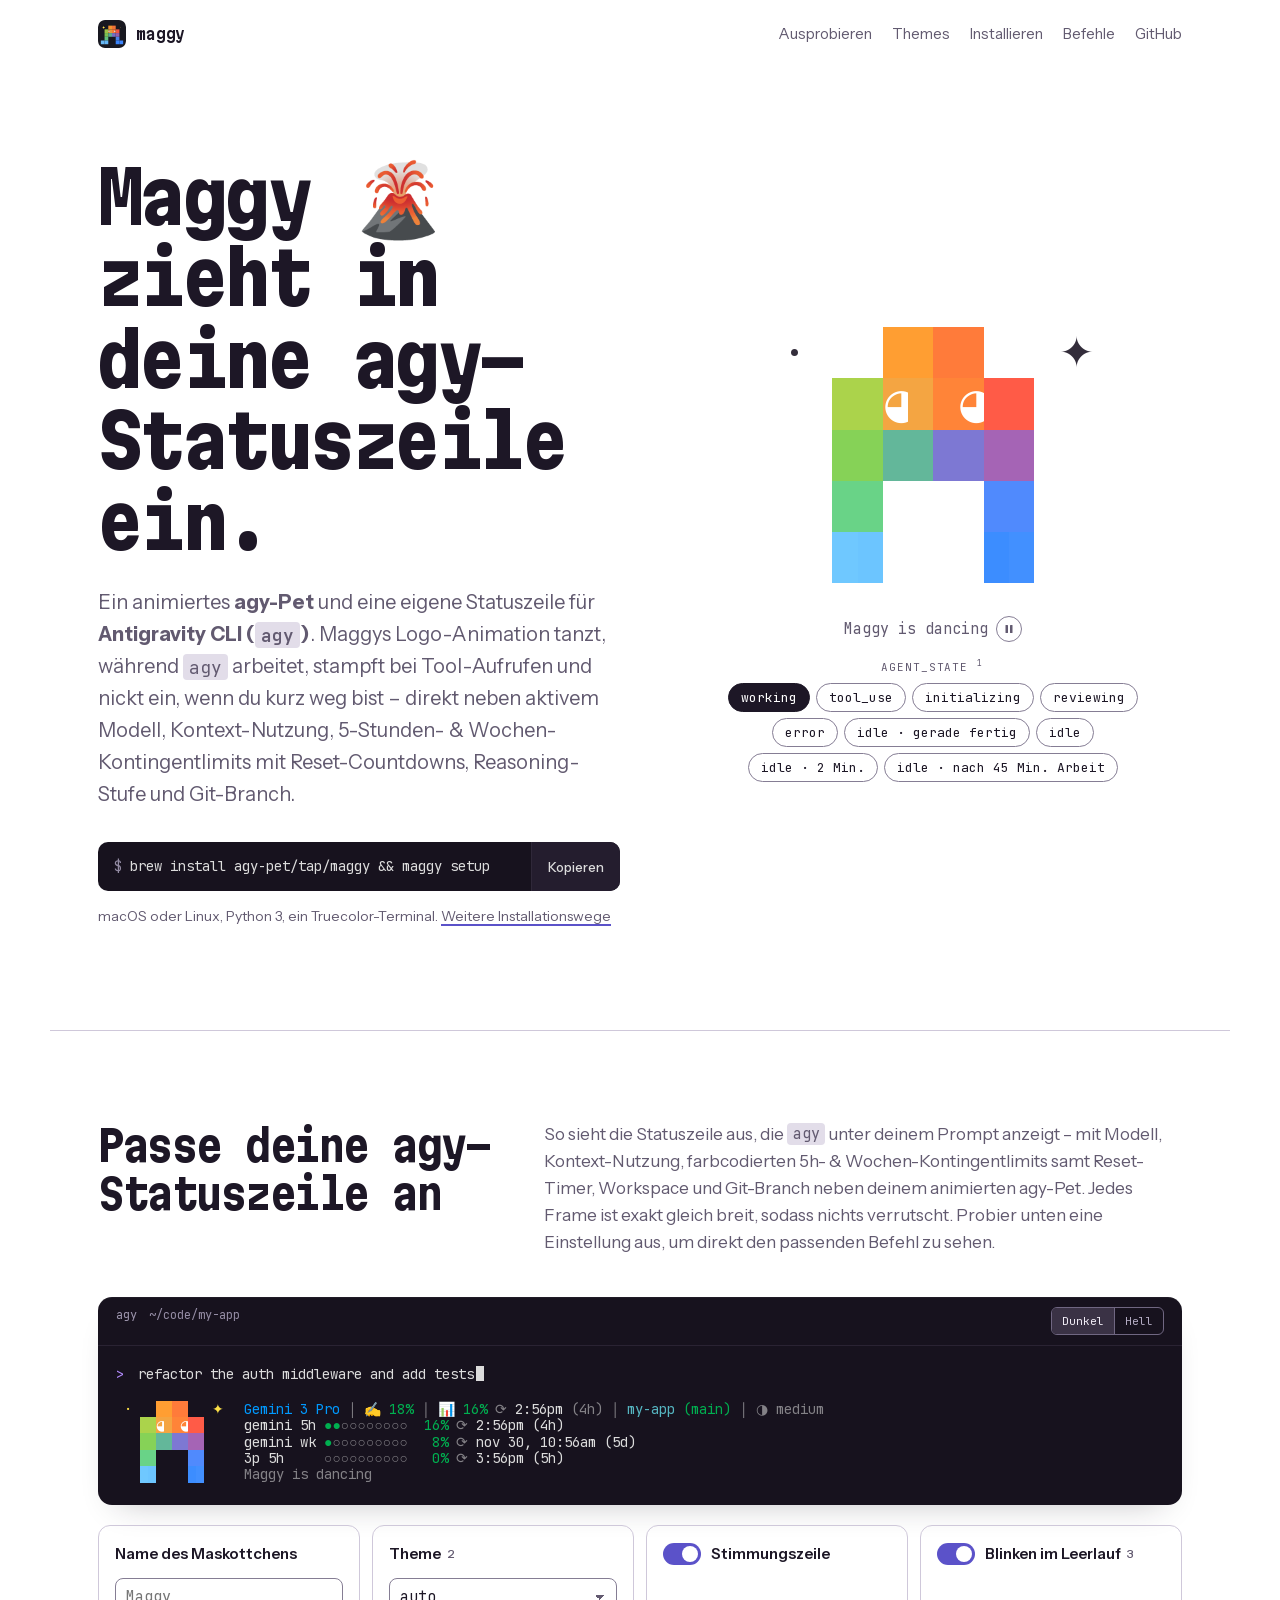
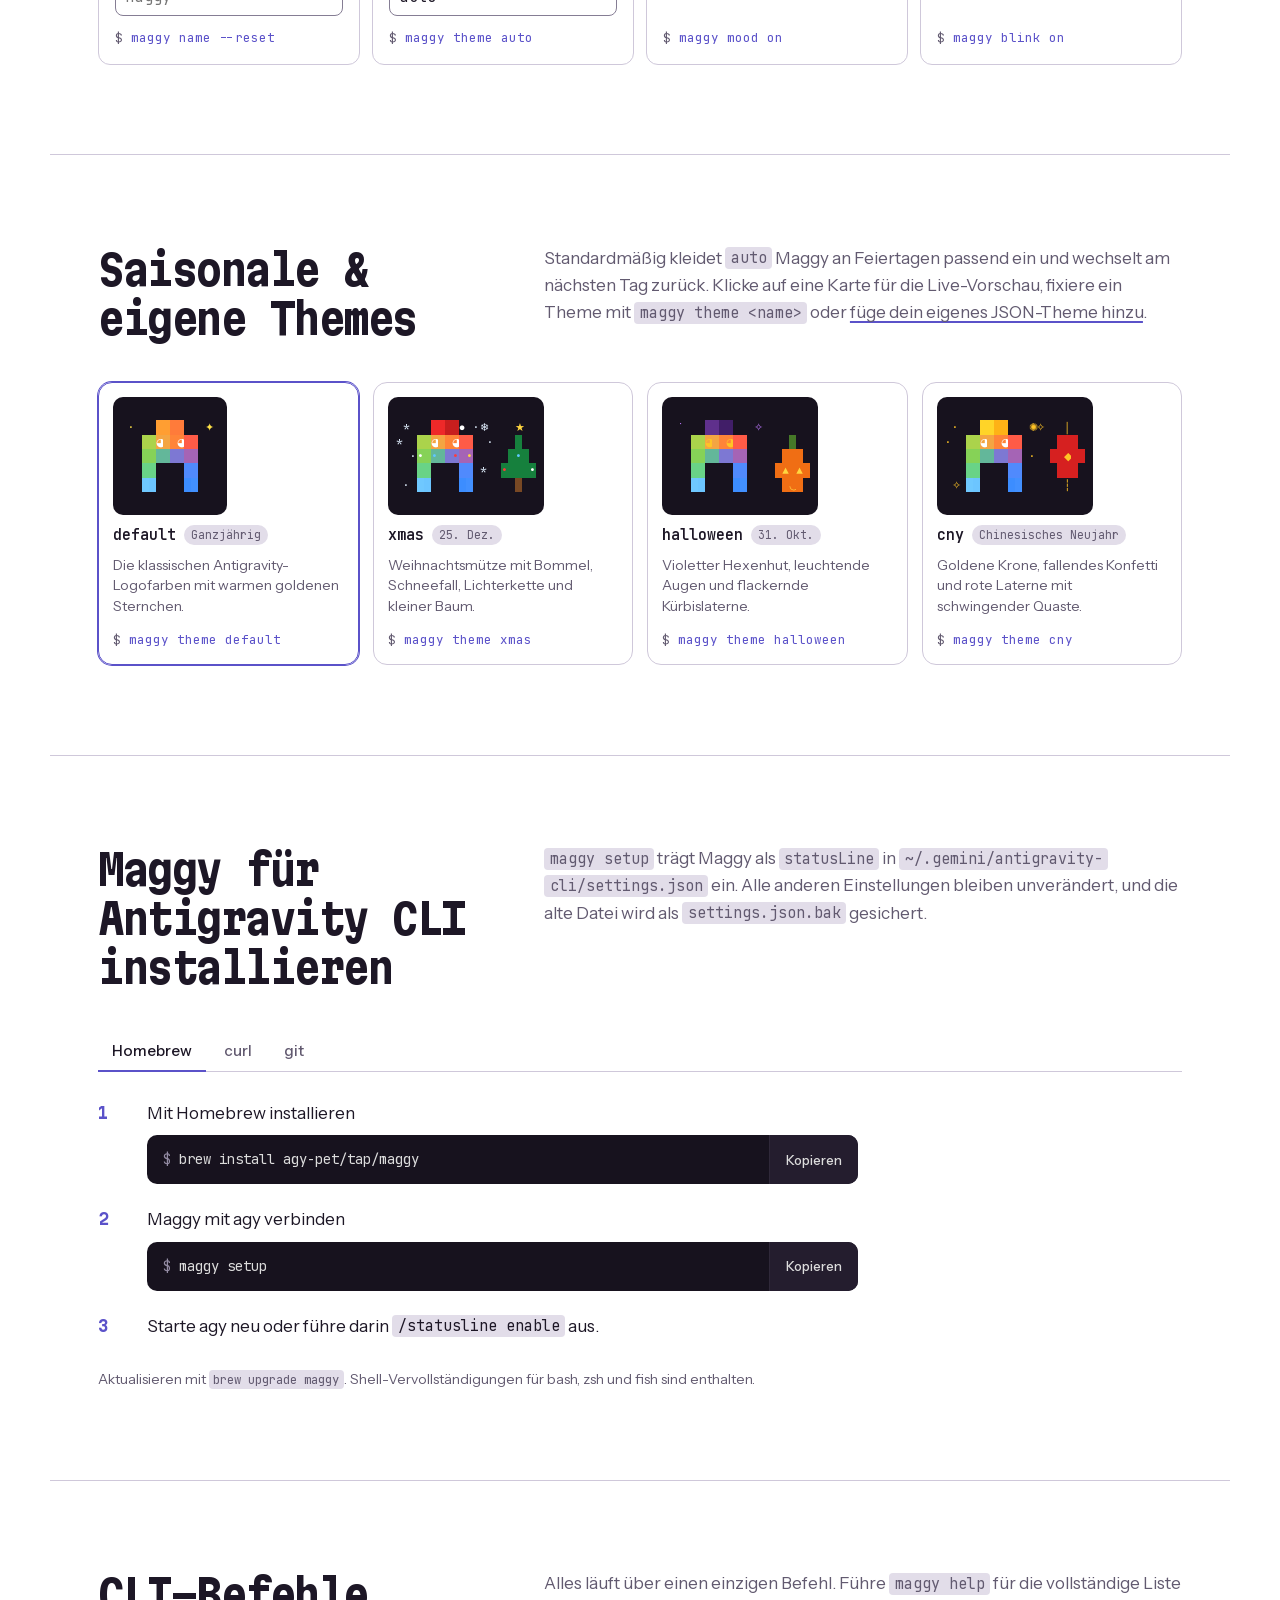
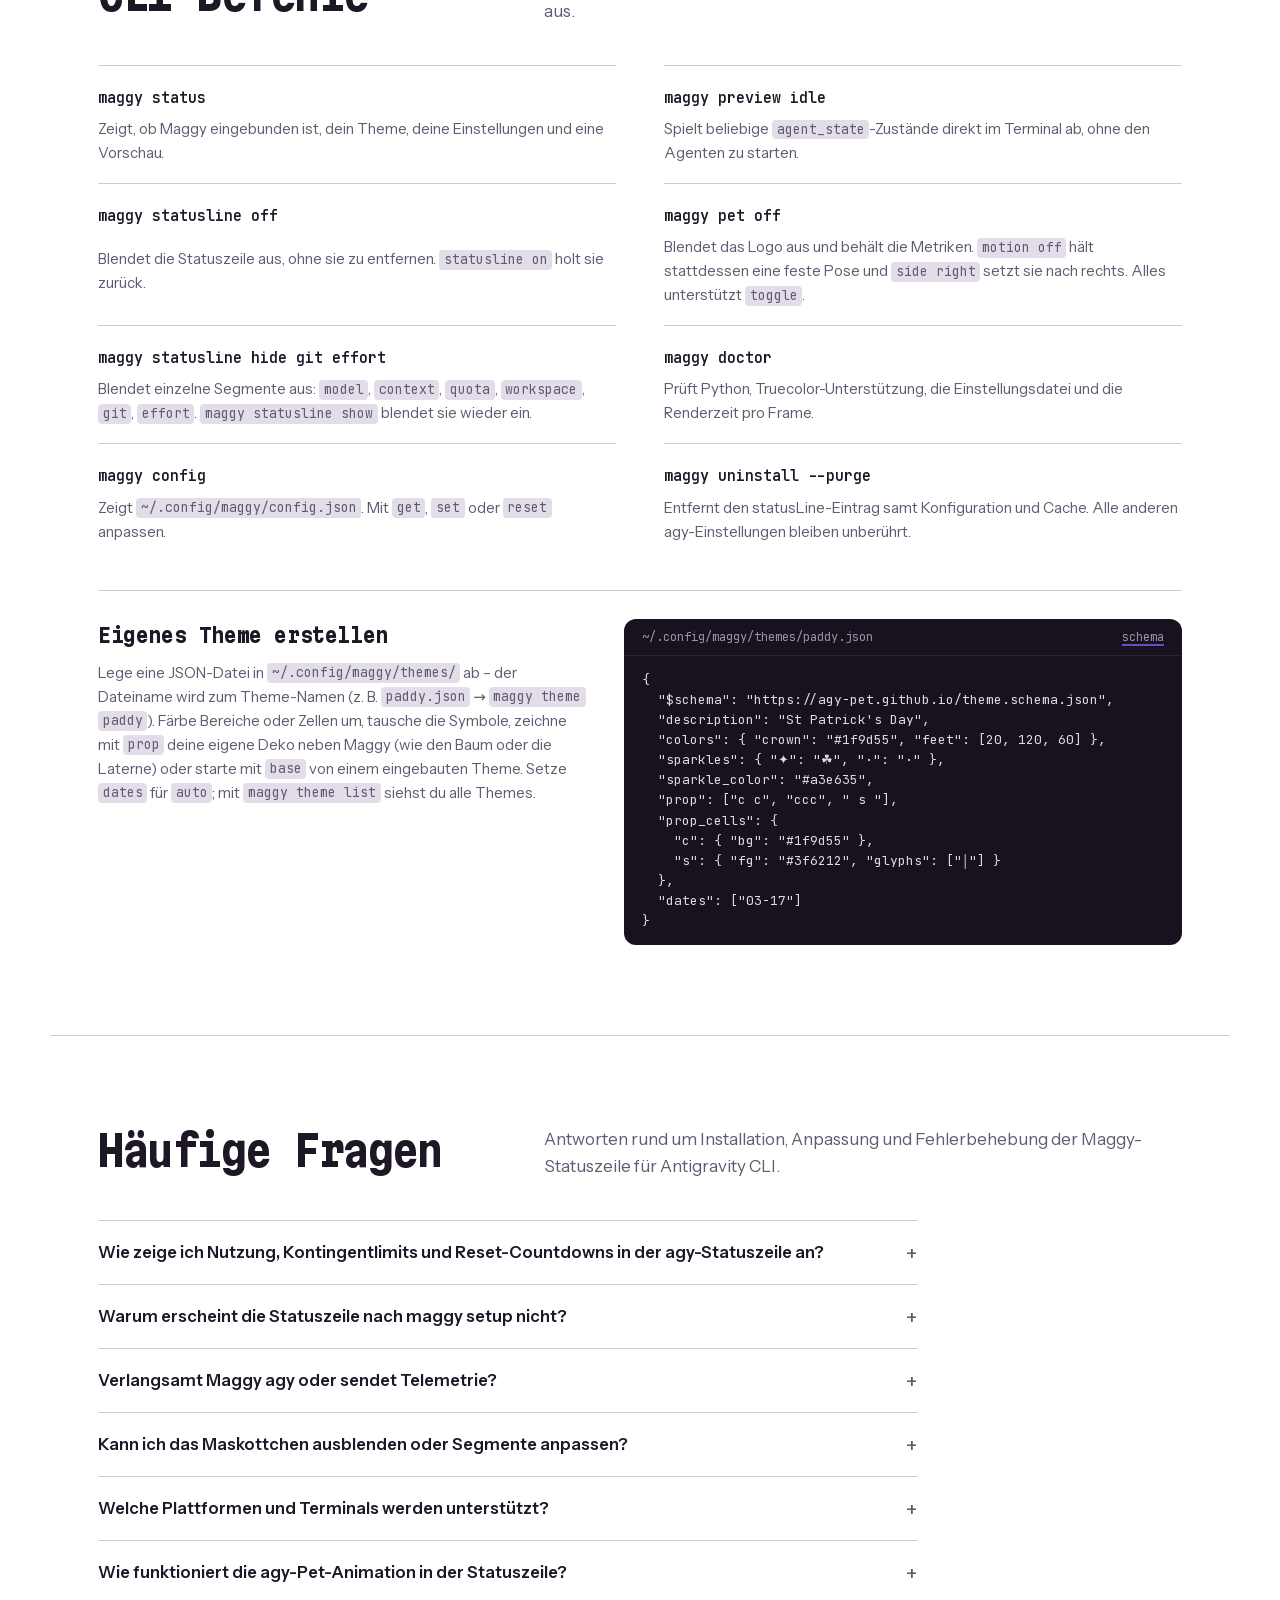
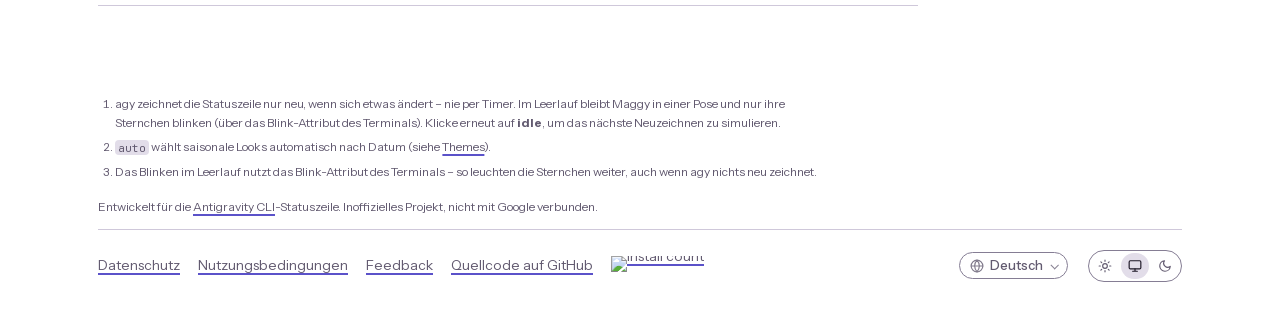
==== commit 3105097d: "feat(site): link themes intro to the custom theme section" ====
--- a/docs/de/index.html
+++ b/docs/de/index.html
@@ -305,7 +305,7 @@
     <section id="themes" class="themes" aria-labelledby="themes-title">
       <div class="section-head">
         <h2 id="themes-title">Saisonale &amp; eigene Themes</h2>
-        <p>Standardmäßig kleidet <code>auto</code> Maggy an Feiertagen passend ein und wechselt am nächsten Tag zurück. Klicke auf eine Karte für die Live-Vorschau, fixiere ein Theme mit <code>maggy theme &lt;name&gt;</code> oder füge dein eigenes JSON-Theme hinzu.</p>
+        <p>Standardmäßig kleidet <code>auto</code> Maggy an Feiertagen passend ein und wechselt am nächsten Tag zurück. Klicke auf eine Karte für die Live-Vorschau, fixiere ein Theme mit <code>maggy theme &lt;name&gt;</code> oder <a href="#custom-theme">füge dein eigenes JSON-Theme hinzu</a>.</p>
       </div>
 
       <div class="theme-grid" role="group" aria-label="Integrierte Themes">
@@ -406,7 +406,7 @@
         <div><dt><code>maggy uninstall --purge</code></dt><dd>Entfernt den statusLine-Eintrag samt Konfiguration und Cache. Alle anderen agy-Einstellungen bleiben unberührt.</dd></div>
       </dl>
 
-      <div class="theme-custom">
+      <div id="custom-theme" class="theme-custom">
         <div class="theme-custom-copy">
           <h3>Eigenes Theme erstellen</h3>
           <p>Lege eine JSON-Datei in <code>~/.config/maggy/themes/</code> ab – der Dateiname wird zum Theme-Namen (z. B. <code>paddy.json</code> &rarr; <code>maggy theme paddy</code>). Färbe Bereiche oder Zellen um, tausche die Symbole, zeichne mit <code>prop</code> deine eigene Deko neben Maggy (wie den Baum oder die Laterne) oder starte mit <code>base</code> von einem eingebauten Theme. Setze <code>dates</code> für <code>auto</code>; mit <code>maggy theme list</code> siehst du alle Themes.</p>
--- a/docs/style.css
+++ b/docs/style.css
@@ -426,7 +426,7 @@
 .states button[aria-pressed="true"] { background: var(--ink); color: var(--ash); border-color: var(--ink); }
 
 /* -------------------------------------------------------------- sections */
-section { scroll-margin-top: 24px; }
+section, .theme-custom { scroll-margin-top: 24px; }
 .try, .themes, .install, .commands, .faq {
   max-width: var(--maxw);
   margin: 0 auto;
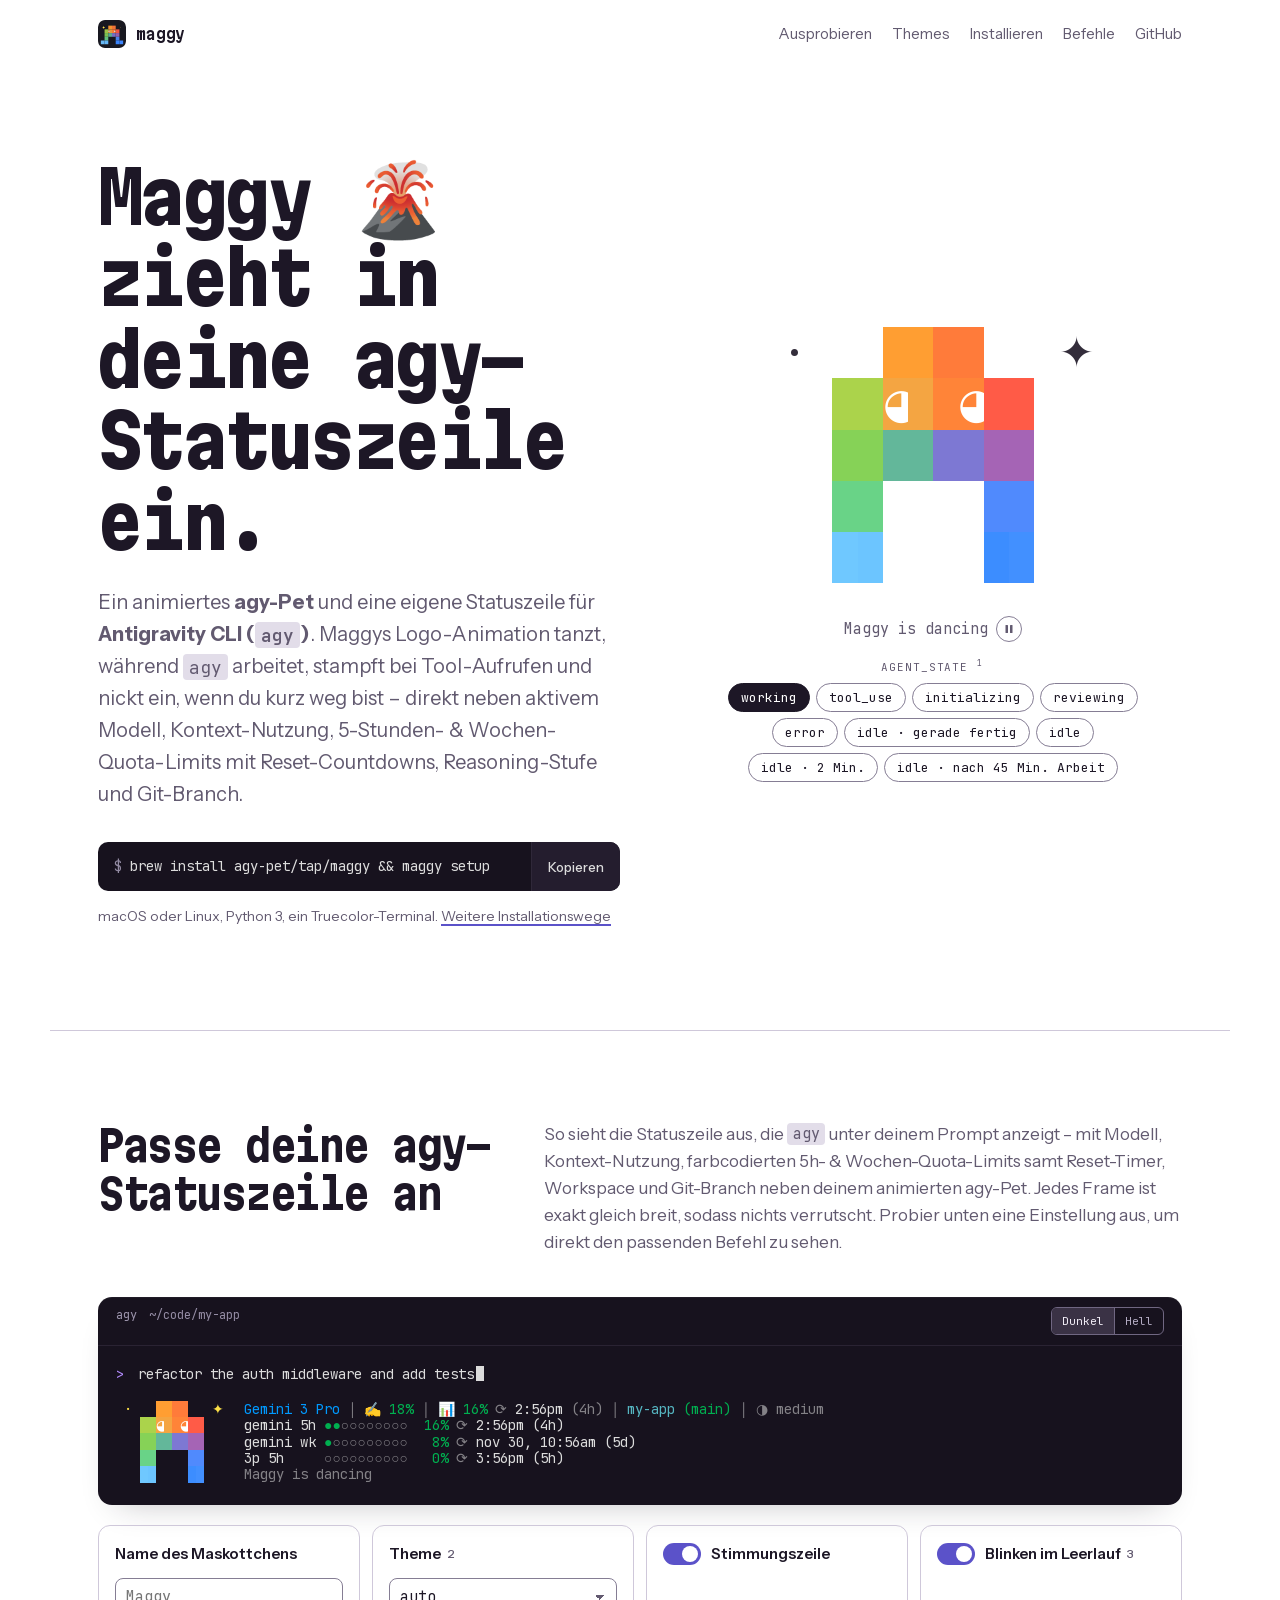
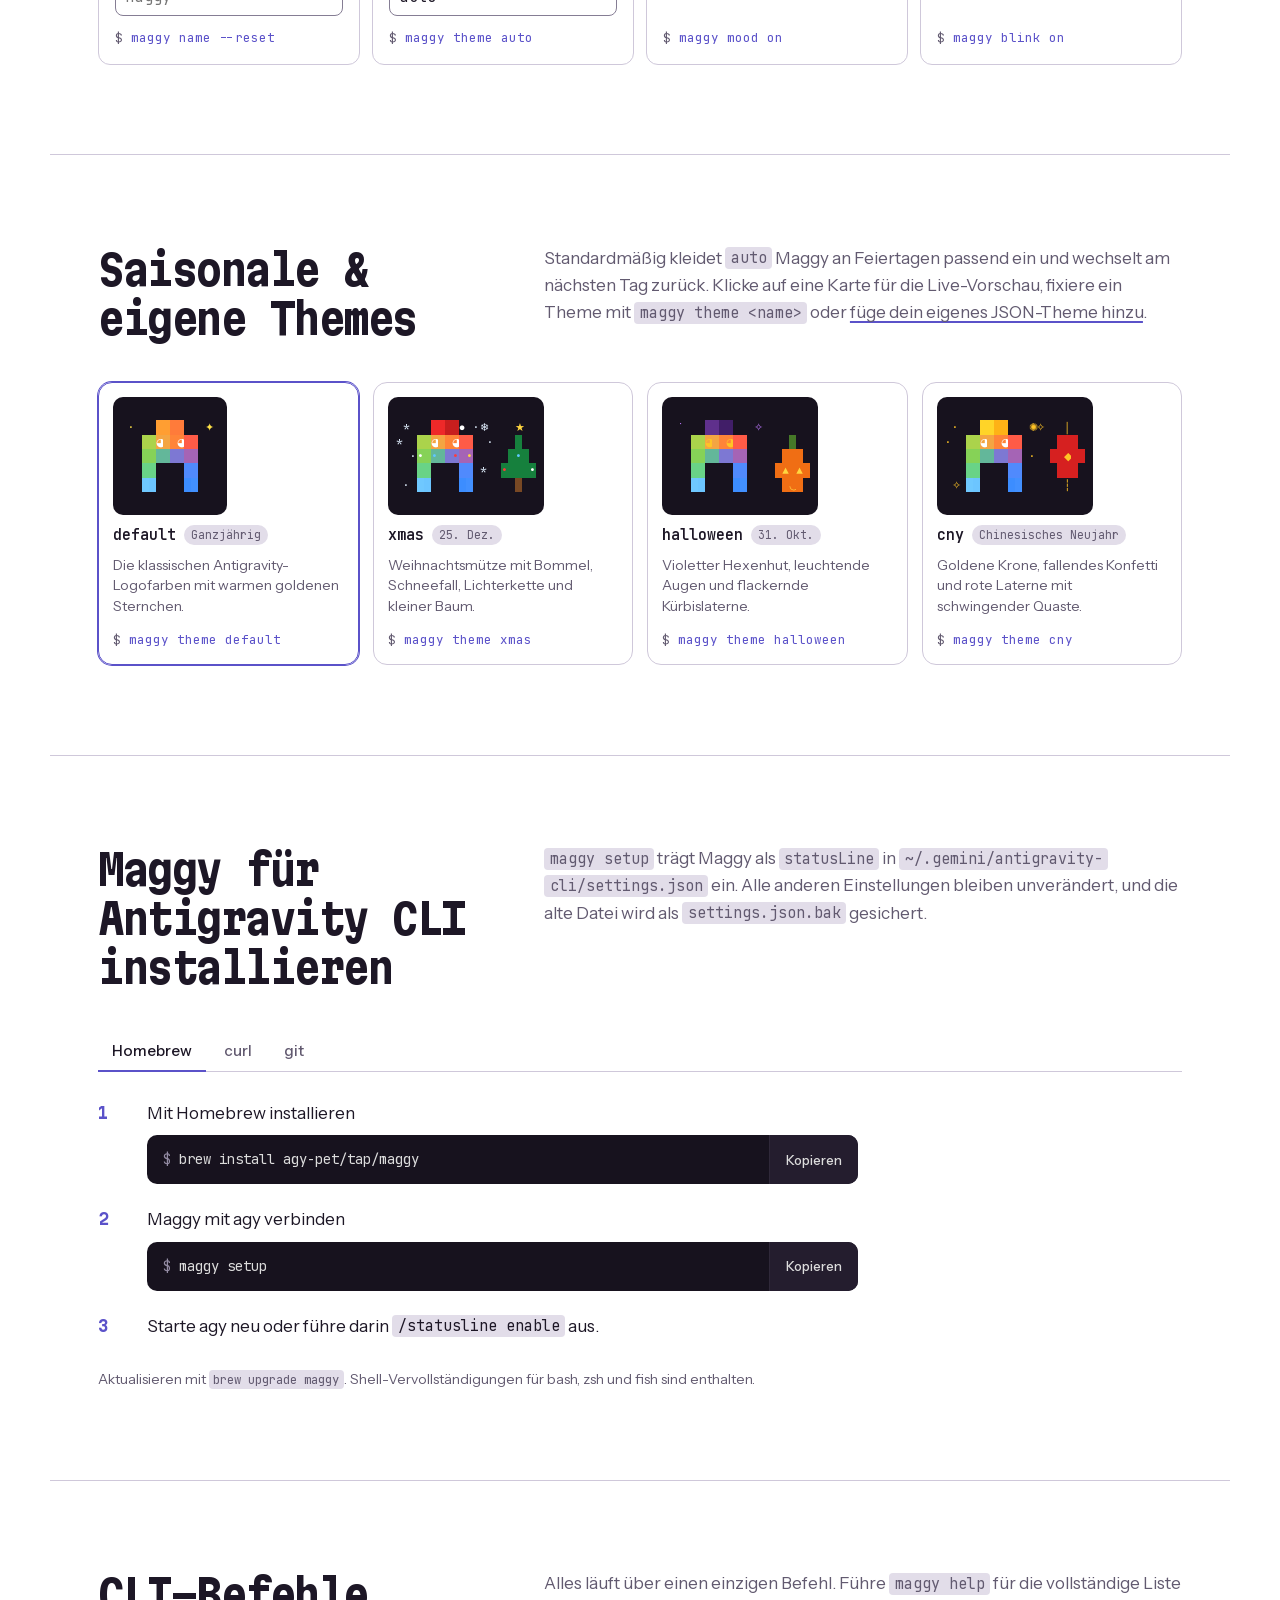
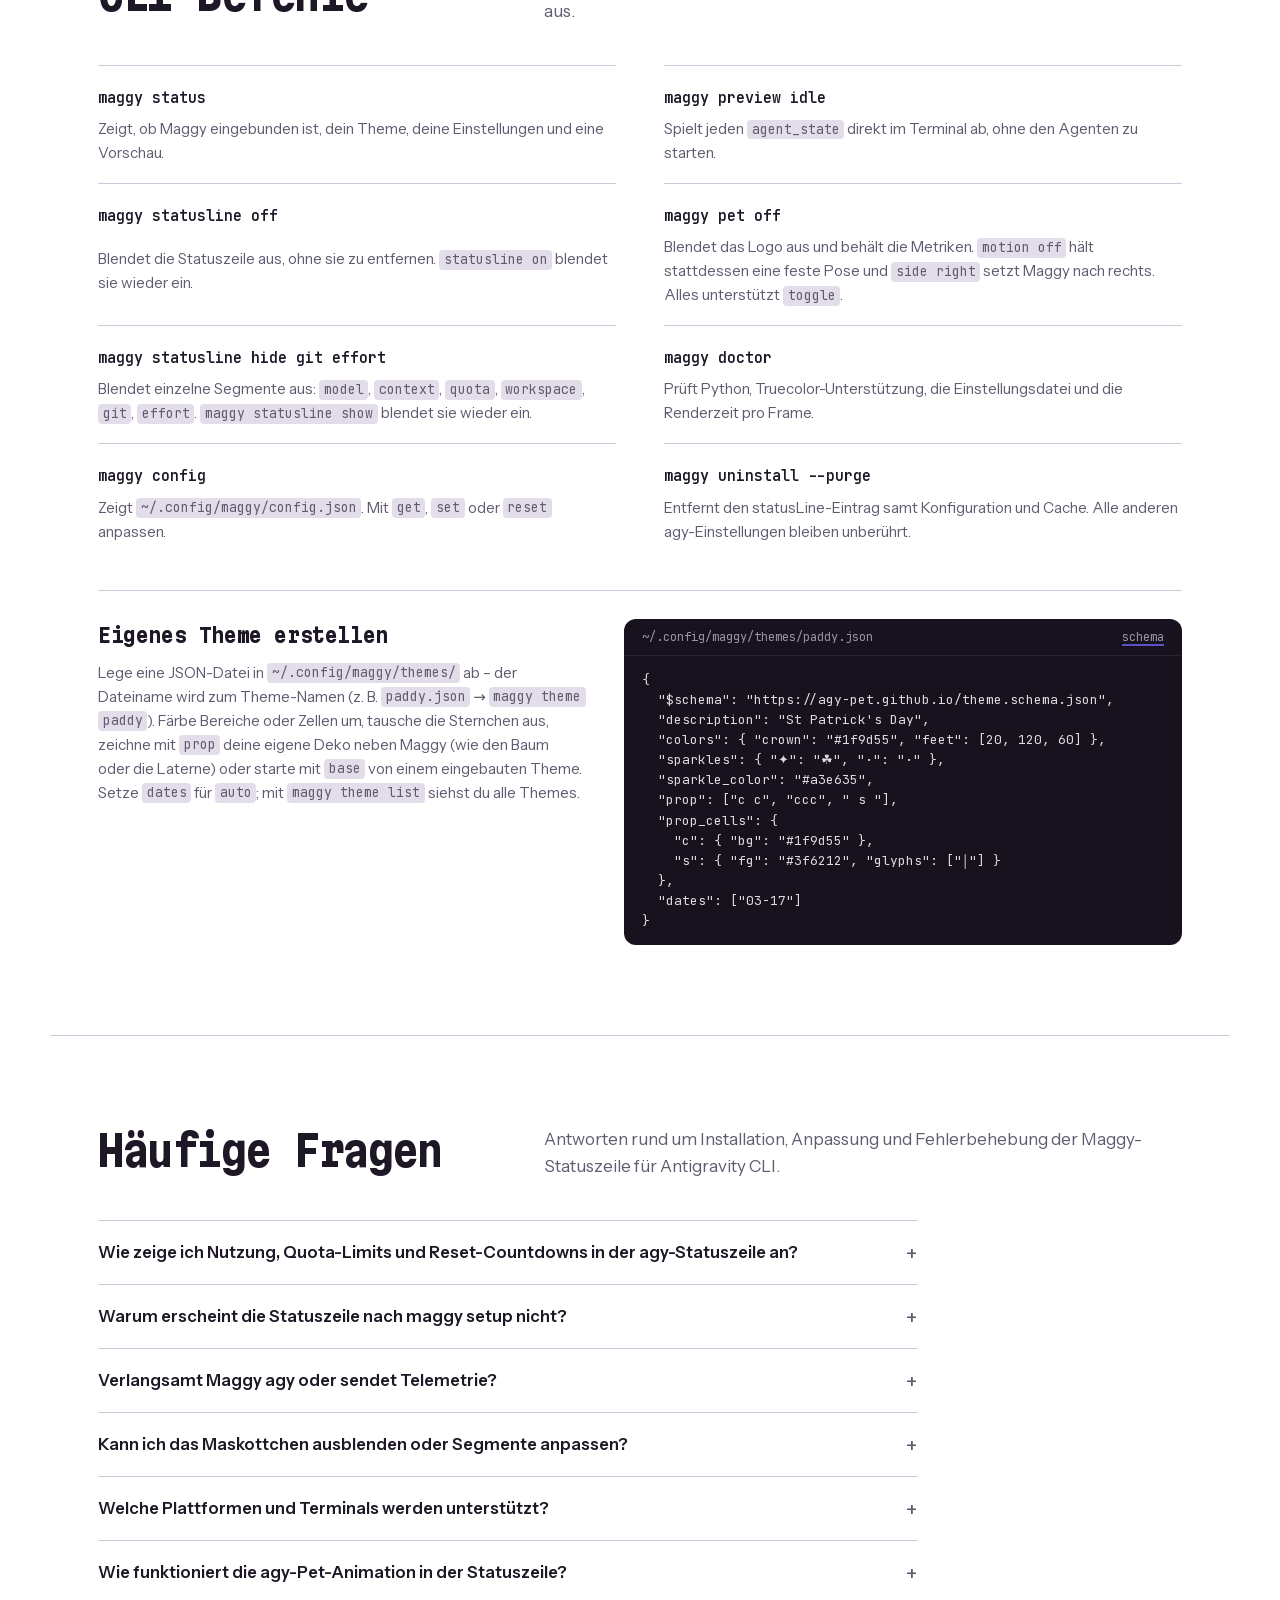
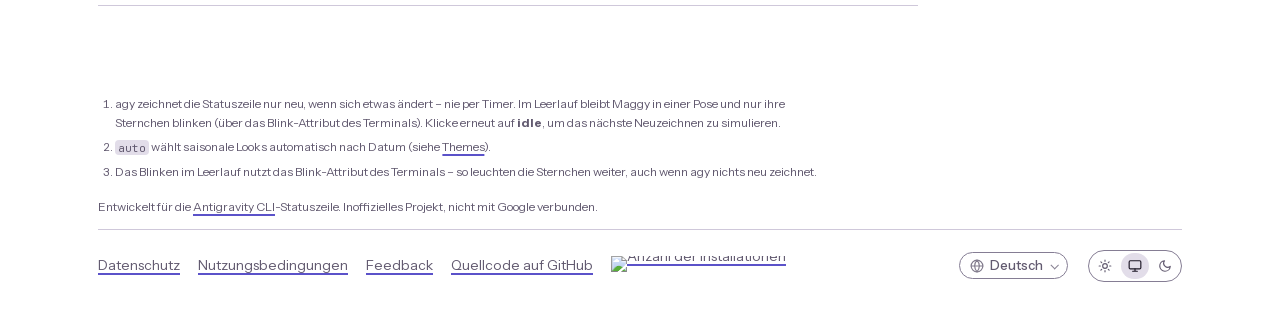
==== commit 111c6c01: "fix(site): polish native phrasing and consistency across all locales" ====
--- a/docs/de/index.html
+++ b/docs/de/index.html
@@ -4,7 +4,7 @@
   <meta charset="utf-8">
   <meta name="viewport" content="width=device-width, initial-scale=1">
   <title>Maggy — agy Pet, Animation &amp; Statuszeile (Nutzung, Limits &amp; Reset)</title>
-  <meta name="description" content="Animiertes agy-Pet &amp; Statuszeile für Antigravity CLI mit Kontext-Nutzung, 5h- &amp; Wochen-Kontingentlimits, Reset-Countdown, aktivem Modell und Git-Branch.">
+  <meta name="description" content="Animiertes agy-Pet &amp; Statuszeile für Antigravity CLI mit Kontext-Nutzung, 5h- &amp; Wochen-Quota-Limits, Reset-Countdown, aktivem Modell und Git-Branch.">
   <meta name="robots" content="index, follow">
   <meta name="color-scheme" content="light dark">
   <meta name="theme-color" content="#ffffff" media="(prefers-color-scheme: light)">
@@ -35,7 +35,7 @@
   <meta property="og:locale:alternate" content="pt_BR">
   <meta property="og:url" content="https://agy-pet.github.io/de/">
   <meta property="og:title" content="Maggy — agy Pet, Animation &amp; Statuszeile (Nutzung, Limits &amp; Reset)">
-  <meta property="og:description" content="Animiertes agy-Pet &amp; eigene Statuszeile für Antigravity CLI – tanzende Logo-Animation neben Kontext-Nutzung, 5h- &amp; Wochen-Kontingentlimits, Reset-Countdown und Git-Branch.">
+  <meta property="og:description" content="Animiertes agy-Pet &amp; eigene Statuszeile für Antigravity CLI – tanzende Logo-Animation neben Kontext-Nutzung, 5h- &amp; Wochen-Quota-Limits, Reset-Countdown und Git-Branch.">
   <meta property="og:image" content="https://agy-pet.github.io/social-preview.png">
   <meta property="og:image:type" content="image/png">
   <meta property="og:image:width" content="1280">
@@ -43,7 +43,7 @@
   <meta property="og:image:alt" content="Maggy — agy Pet, Animation &amp; Statuszeile (Nutzung, Limits &amp; Reset)">
   <meta name="twitter:card" content="summary_large_image">
   <meta name="twitter:title" content="Maggy — agy Pet, Animation &amp; Statuszeile (Nutzung, Limits &amp; Reset)">
-  <meta name="twitter:description" content="Animiertes agy-Pet &amp; Statuszeile für Antigravity CLI mit Kontext-Nutzung, 5h- &amp; Wochen-Kontingentlimits, Reset-Countdown, aktivem Modell und Git-Branch.">
+  <meta name="twitter:description" content="Animiertes agy-Pet &amp; Statuszeile für Antigravity CLI mit Kontext-Nutzung, 5h- &amp; Wochen-Quota-Limits, Reset-Countdown, aktivem Modell und Git-Branch.">
   <meta name="twitter:image" content="https://agy-pet.github.io/social-preview.png">
   <meta name="twitter:image:alt" content="Maggy — agy Pet, Animation &amp; Statuszeile (Nutzung, Limits &amp; Reset)">
   <link rel="icon" href="../favicon.ico" sizes="48x48">
@@ -67,7 +67,7 @@
           "agy-pet",
           "agy statusline"
         ],
-        "description": "Animiertes agy-Pet & eigene Statuszeile für Antigravity CLI – tanzende Logo-Animation neben Kontext-Nutzung, 5h- & Wochen-Kontingentlimits, Reset-Countdown und Git-Branch.",
+        "description": "Animiertes agy-Pet & eigene Statuszeile für Antigravity CLI – tanzende Logo-Animation neben Kontext-Nutzung, 5h- & Wochen-Quota-Limits, Reset-Countdown und Git-Branch.",
         "url": "https://agy-pet.github.io/de/",
         "inLanguage": "de",
         "image": "https://agy-pet.github.io/social-preview.png",
@@ -107,10 +107,10 @@
         "mainEntity": [
           {
             "@type": "Question",
-            "name": "Wie zeige ich Nutzung, Kontingentlimits und Reset-Countdowns in der agy-Statuszeile an?",
+            "name": "Wie zeige ich Nutzung, Quota-Limits und Reset-Countdowns in der agy-Statuszeile an?",
             "acceptedAnswer": {
               "@type": "Answer",
-              "text": "Installiere Maggy mit brew install agy-pet/tap/maggy && maggy setup und starte agy neu oder führe /statusline enable aus. Maggy bindet statusLine in ~/.gemini/antigravity-cli/settings.json ein und zeigt Modell, Kontext-Nutzung in %, farbcodierte 5-Stunden- und Wochen-Kontingentlimits mit Reset-Zeit und Countdown (über Aktualisierungen hinweg gecacht), Workspace, Git-Branch und Reasoning-Stufe an."
+              "text": "Installiere Maggy mit brew install agy-pet/tap/maggy && maggy setup und starte agy neu oder führe /statusline enable aus. Maggy bindet statusLine in ~/.gemini/antigravity-cli/settings.json ein und zeigt Modell, Kontext-Nutzung in %, farbcodierte 5-Stunden- und Wochen-Quota-Limits mit Reset-Zeit und Countdown (bleibt beim Neuzeichnen im Cache), Workspace, Git-Branch und Reasoning-Stufe an."
             }
           },
           {
@@ -218,7 +218,7 @@
     <section class="hero" aria-labelledby="hero-title">
       <div class="hero-copy">
         <h1 id="hero-title">Maggy&nbsp;<span aria-hidden="true">🌋</span> zieht in deine agy-Statuszeile ein.</h1>
-        <p class="lede">Ein animiertes <strong>agy-Pet</strong> und eine eigene Statuszeile für <strong>Antigravity CLI (<code>agy</code>)</strong>. Maggys Logo-Animation tanzt, während <code>agy</code> arbeitet, stampft bei Tool-Aufrufen und nickt ein, wenn du kurz weg bist – direkt neben aktivem Modell, Kontext-Nutzung, 5-Stunden- &amp; Wochen-Kontingentlimits mit Reset-Countdowns, Reasoning-Stufe und Git-Branch.</p>
+        <p class="lede">Ein animiertes <strong>agy-Pet</strong> und eine eigene Statuszeile für <strong>Antigravity CLI (<code>agy</code>)</strong>. Maggys Logo-Animation tanzt, während <code>agy</code> arbeitet, stampft bei Tool-Aufrufen und nickt ein, wenn du kurz weg bist – direkt neben aktivem Modell, Kontext-Nutzung, 5-Stunden- &amp; Wochen-Quota-Limits mit Reset-Countdowns, Reasoning-Stufe und Git-Branch.</p>
         <div class="cmd-box">
           <code id="hero-cmd">brew install agy-pet/tap/maggy &amp;&amp; maggy setup</code>
           <button type="button" class="copy" data-copy="hero-cmd" aria-describedby="hero-cmd">Kopieren</button>
@@ -255,7 +255,7 @@
     <section id="try" class="try" aria-labelledby="try-title">
       <div class="section-head">
         <h2 id="try-title">Passe deine agy-Statuszeile an</h2>
-        <p>So sieht die Statuszeile aus, die <code>agy</code> unter deinem Prompt anzeigt – mit Modell, Kontext-Nutzung, farbcodierten 5h- &amp; Wochen-Kontingentlimits samt Reset-Timer, Workspace und Git-Branch neben deinem animierten agy-Pet. Jedes Frame ist exakt gleich breit, sodass nichts verrutscht. Probier unten eine Einstellung aus, um direkt den passenden Befehl zu sehen.</p>
+        <p>So sieht die Statuszeile aus, die <code>agy</code> unter deinem Prompt anzeigt – mit Modell, Kontext-Nutzung, farbcodierten 5h- &amp; Wochen-Quota-Limits samt Reset-Timer, Workspace und Git-Branch neben deinem animierten agy-Pet. Jedes Frame ist exakt gleich breit, sodass nichts verrutscht. Probier unten eine Einstellung aus, um direkt den passenden Befehl zu sehen.</p>
       </div>
 
       <div class="terminal" role="region" aria-label="Vorschau der agy-Statuszeile mit Maggy">
@@ -397,9 +397,9 @@
       </div>
       <dl class="cmd-list">
         <div><dt><code>maggy status</code></dt><dd>Zeigt, ob Maggy eingebunden ist, dein Theme, deine Einstellungen und eine Vorschau.</dd></div>
-        <div><dt><code>maggy preview idle</code></dt><dd>Spielt beliebige <code>agent_state</code>-Zustände direkt im Terminal ab, ohne den Agenten zu starten.</dd></div>
-        <div><dt><code>maggy statusline off</code></dt><dd>Blendet die Statuszeile aus, ohne sie zu entfernen. <code>statusline on</code> holt sie zurück.</dd></div>
-        <div><dt><code>maggy pet off</code></dt><dd>Blendet das Logo aus und behält die Metriken. <code>motion off</code> hält stattdessen eine feste Pose und <code>side right</code> setzt sie nach rechts. Alles unterstützt <code>toggle</code>.</dd></div>
+        <div><dt><code>maggy preview idle</code></dt><dd>Spielt jeden <code>agent_state</code> direkt im Terminal ab, ohne den Agenten zu starten.</dd></div>
+        <div><dt><code>maggy statusline off</code></dt><dd>Blendet die Statuszeile aus, ohne sie zu entfernen. <code>statusline on</code> blendet sie wieder ein.</dd></div>
+        <div><dt><code>maggy pet off</code></dt><dd>Blendet das Logo aus und behält die Metriken. <code>motion off</code> hält stattdessen eine feste Pose und <code>side right</code> setzt Maggy nach rechts. Alles unterstützt <code>toggle</code>.</dd></div>
         <div><dt><code>maggy statusline hide git effort</code></dt><dd>Blendet einzelne Segmente aus: <code>model</code>, <code>context</code>, <code>quota</code>, <code>workspace</code>, <code>git</code>, <code>effort</code>. <code>maggy statusline show</code> blendet sie wieder ein.</dd></div>
         <div><dt><code>maggy doctor</code></dt><dd>Prüft Python, Truecolor-Unterstützung, die Einstellungsdatei und die Renderzeit pro Frame.</dd></div>
         <div><dt><code>maggy config</code></dt><dd>Zeigt <code>~/.config/maggy/config.json</code>. Mit <code>get</code>, <code>set</code> oder <code>reset</code> anpassen.</dd></div>
@@ -409,10 +409,10 @@
       <div id="custom-theme" class="theme-custom">
         <div class="theme-custom-copy">
           <h3>Eigenes Theme erstellen</h3>
-          <p>Lege eine JSON-Datei in <code>~/.config/maggy/themes/</code> ab – der Dateiname wird zum Theme-Namen (z. B. <code>paddy.json</code> &rarr; <code>maggy theme paddy</code>). Färbe Bereiche oder Zellen um, tausche die Symbole, zeichne mit <code>prop</code> deine eigene Deko neben Maggy (wie den Baum oder die Laterne) oder starte mit <code>base</code> von einem eingebauten Theme. Setze <code>dates</code> für <code>auto</code>; mit <code>maggy theme list</code> siehst du alle Themes.</p>
+          <p>Lege eine JSON-Datei in <code>~/.config/maggy/themes/</code> ab – der Dateiname wird zum Theme-Namen (z. B. <code>paddy.json</code> &rarr; <code>maggy theme paddy</code>). Färbe Bereiche oder Zellen um, tausche die Sternchen aus, zeichne mit <code>prop</code> deine eigene Deko neben Maggy (wie den Baum oder die Laterne) oder starte mit <code>base</code> von einem eingebauten Theme. Setze <code>dates</code> für <code>auto</code>; mit <code>maggy theme list</code> siehst du alle Themes.</p>
         </div>
         <div class="theme-json-wrap">
-          <div class="term-bar"><span>~/.config/maggy/themes/paddy.json</span><a class="schema-link" href="https://agy-pet.github.io/theme.schema.json" title="JSON Schema for theme files">schema</a></div>
+          <div class="term-bar"><span>~/.config/maggy/themes/paddy.json</span><a class="schema-link" href="https://agy-pet.github.io/theme.schema.json" title="JSON-Schema für Theme-Dateien">schema</a></div>
           <pre class="theme-json" tabindex="0"><code>{
   "$schema": "https://agy-pet.github.io/theme.schema.json",
   "description": "St Patrick's Day",
@@ -437,8 +437,8 @@
       </div>
       <div class="faq-list">
         <details>
-          <summary>Wie zeige ich Nutzung, Kontingentlimits und Reset-Countdowns in der agy-Statuszeile an?</summary>
-          <p>Installiere Maggy mit <code>brew install agy-pet/tap/maggy &amp;&amp; maggy setup</code> und starte <code>agy</code> neu oder führe <code>/statusline enable</code> aus. Maggy bindet <code>statusLine</code> in <code>~/.gemini/antigravity-cli/settings.json</code> ein und zeigt Modell, Kontext-Nutzung in %, farbcodierte 5-Stunden- und Wochen-Kontingentlimits mit Reset-Zeit und Countdown (über Aktualisierungen hinweg gecacht), Workspace, Git-Branch und Reasoning-Stufe an.</p>
+          <summary>Wie zeige ich Nutzung, Quota-Limits und Reset-Countdowns in der agy-Statuszeile an?</summary>
+          <p>Installiere Maggy mit <code>brew install agy-pet/tap/maggy &amp;&amp; maggy setup</code> und starte <code>agy</code> neu oder führe <code>/statusline enable</code> aus. Maggy bindet <code>statusLine</code> in <code>~/.gemini/antigravity-cli/settings.json</code> ein und zeigt Modell, Kontext-Nutzung in %, farbcodierte 5-Stunden- und Wochen-Quota-Limits mit Reset-Zeit und Countdown (bleibt beim Neuzeichnen im Cache), Workspace, Git-Branch und Reasoning-Stufe an.</p>
         </details>
         <details>
           <summary>Warum erscheint die Statuszeile nach maggy setup nicht?</summary>
@@ -478,7 +478,7 @@
         <button type="button" class="foot-btn" data-consent-open hidden>Cookie-Einstellungen</button>
         <a href="https://github.com/agy-pet/maggy/issues/new">Feedback</a>
         <a href="https://github.com/agy-pet/maggy">Quellcode auf GitHub</a>
-        <a class="installs" href="https://github.com/agy-pet/maggy/releases"><img src="https://img.shields.io/github/downloads/agy-pet/maggy/total?label=installs&amp;color=orange" alt="Install count" height="20" loading="lazy" decoding="async"></a>
+        <a class="installs" href="https://github.com/agy-pet/maggy/releases"><img src="https://img.shields.io/github/downloads/agy-pet/maggy/total?label=installs&amp;color=orange" alt="Anzahl der Installationen" height="20" loading="lazy" decoding="async"></a>
       </p>
       <details class="lang-picker">
         <summary>
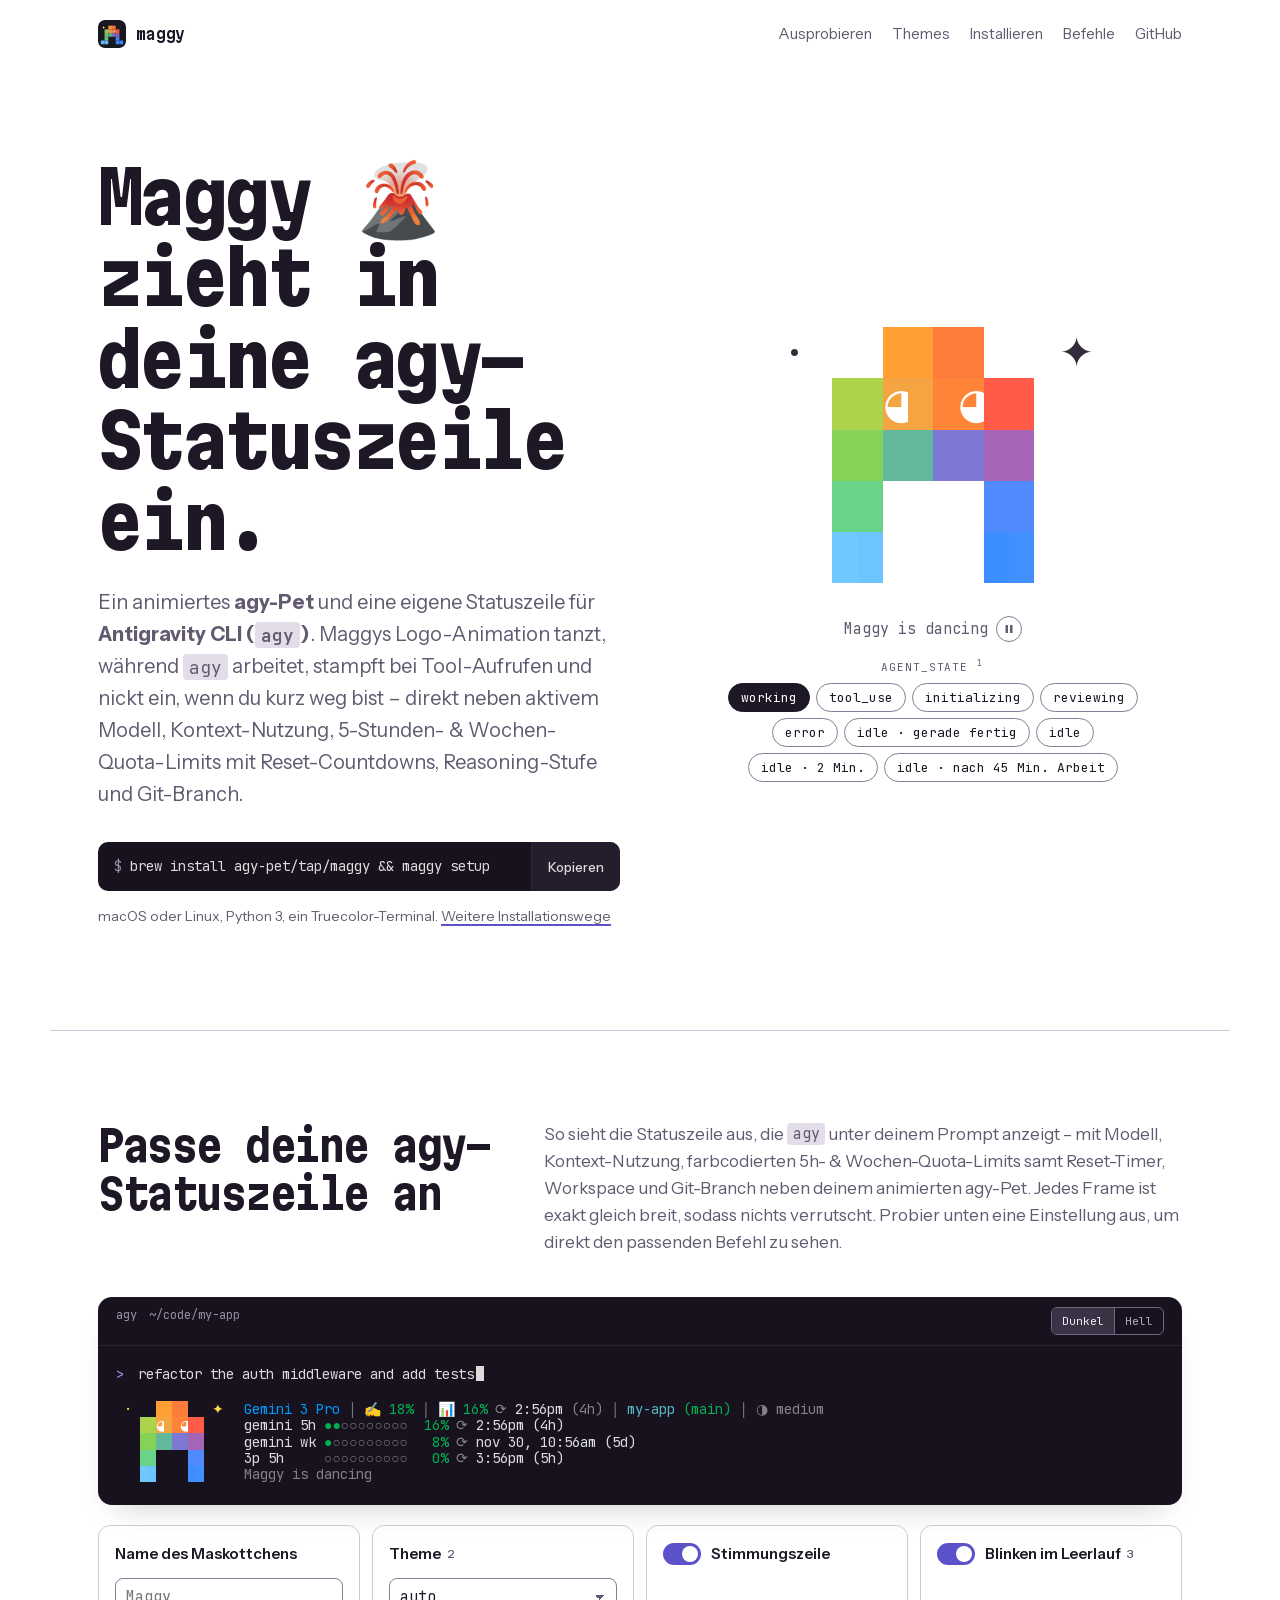
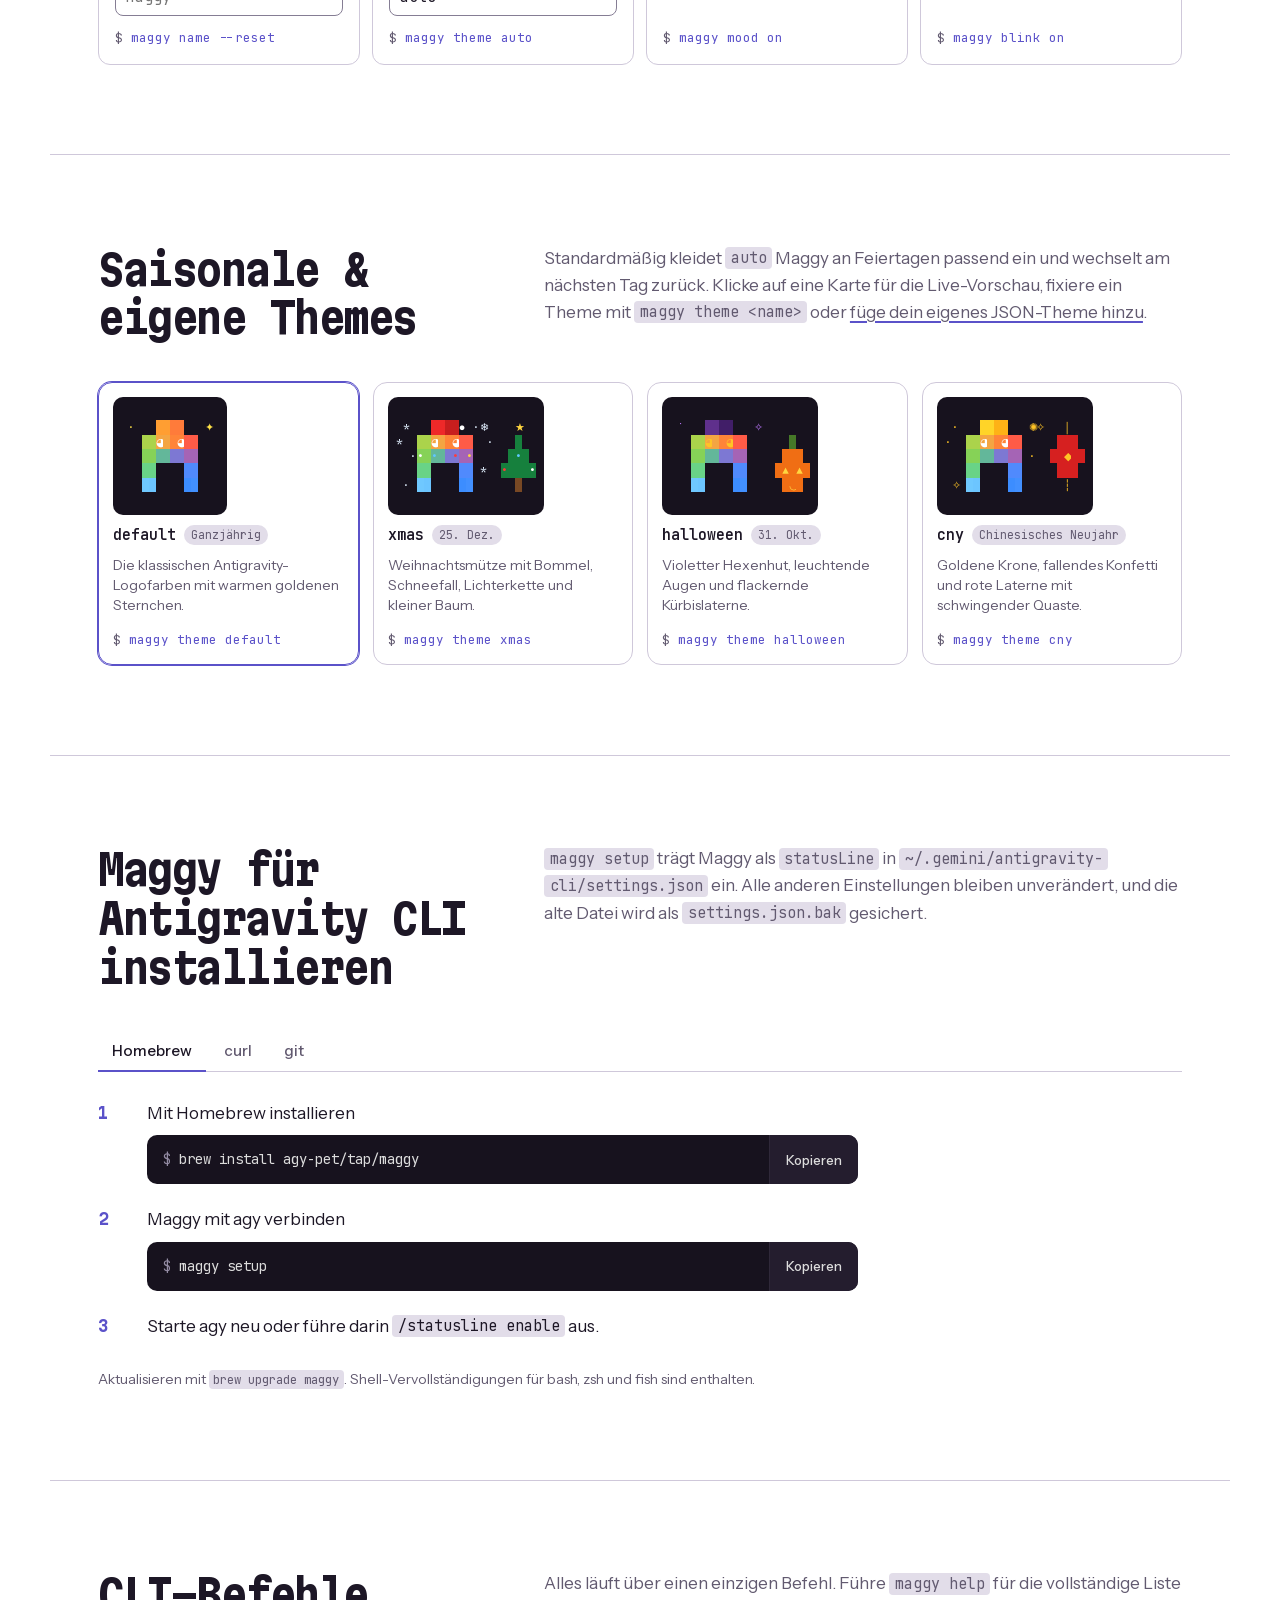
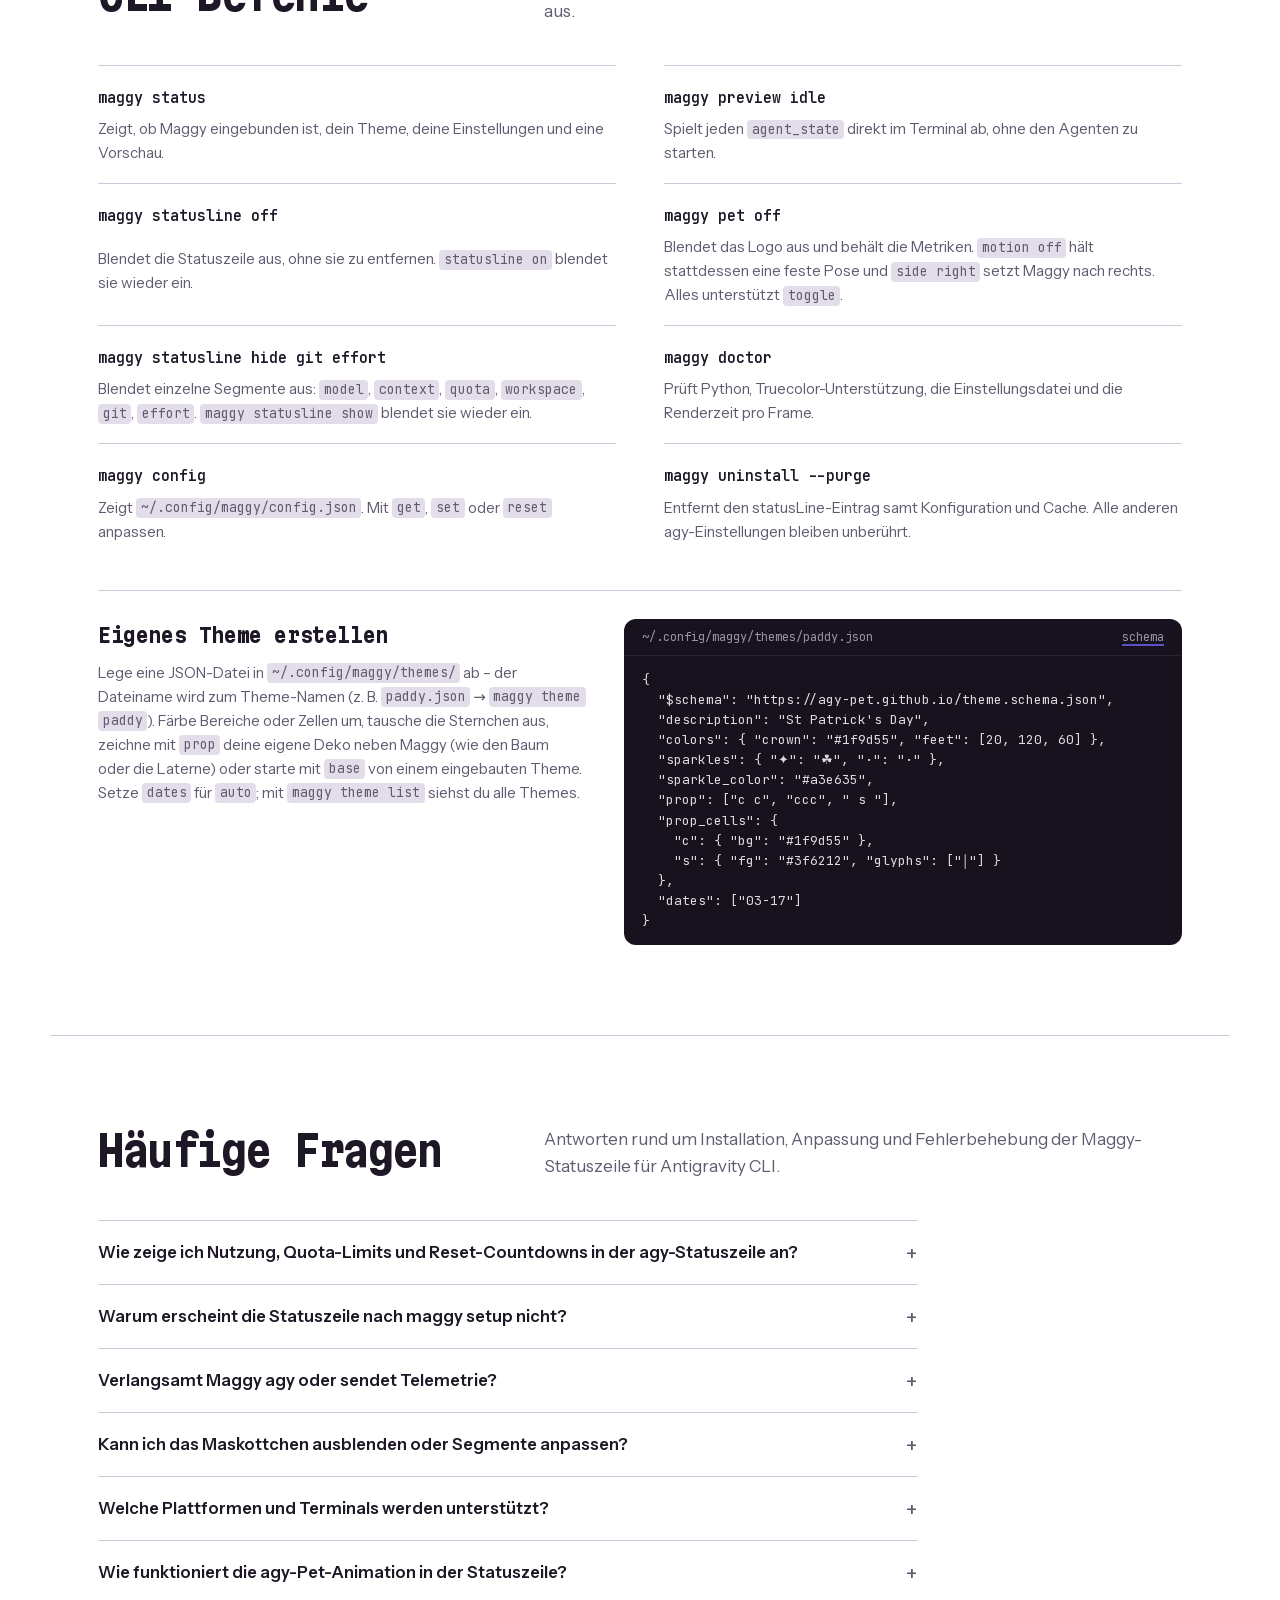
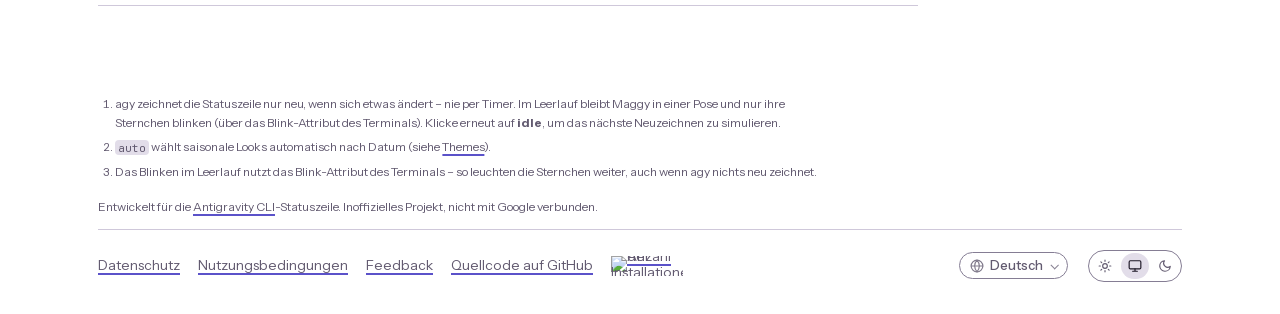
==== commit 85ac898a: "perf(site): defer GTM, skip off-screen sprite sections, fix robots.txt - Load GTM on first interacti" ====
--- a/docs/de/index.html
+++ b/docs/de/index.html
@@ -160,6 +160,7 @@
   </script>
   <link rel="preload" href="../fonts/instrument-sans-latin.woff2" as="font" type="font/woff2" crossorigin>
   <link rel="preload" href="../fonts/martian-mono-latin.woff2" as="font" type="font/woff2" crossorigin>
+  <link rel="preload" href="../fonts/jetbrains-mono-latin.woff2" as="font" type="font/woff2" crossorigin>
   <link rel="stylesheet" href="../fonts/fonts.css">
   <link rel="stylesheet" href="../style.css">
   <script>!function(){try{var v=localStorage.getItem('maggy.appearance');if(v==='light'||v==='dark')document.documentElement.dataset.theme=v}catch(e){}}();</script>
@@ -196,7 +197,23 @@
     })();
     gtag('js', new Date());
   </script>
-  <script async src="https://www.googletagmanager.com/gtm.js?id=GTM-N3ZC3P7X"></script>
+  <script>
+    // Load GTM off the critical path: on first interaction, or once the page
+    // has settled after load, so it never competes with first render.
+    (function(){
+      var done = false, ev = ['pointerdown','keydown','touchstart','scroll'];
+      function load(){
+        if (done) return; done = true;
+        ev.forEach(function(e){ removeEventListener(e, load, true); });
+        var s = document.createElement('script');
+        s.async = true;
+        s.src = 'https://www.googletagmanager.com/gtm.js?id=GTM-N3ZC3P7X';
+        document.head.appendChild(s);
+      }
+      ev.forEach(function(e){ addEventListener(e, load, { capture: true, passive: true, once: true }); });
+      addEventListener('load', function(){ setTimeout(load, 6000); });
+    })();
+  </script>
 </head>
 <body data-locale="de" data-copy-idle="Kopieren" data-copy-copied="Kopiert" data-copy-fallback="Markieren &amp; kopieren">
   <a class="skip" href="#main">Zum Inhalt springen</a>
@@ -478,7 +495,7 @@
         <button type="button" class="foot-btn" data-consent-open hidden>Cookie-Einstellungen</button>
         <a href="https://github.com/agy-pet/maggy/issues/new">Feedback</a>
         <a href="https://github.com/agy-pet/maggy">Quellcode auf GitHub</a>
-        <a class="installs" href="https://github.com/agy-pet/maggy/releases"><img src="https://img.shields.io/github/downloads/agy-pet/maggy/total?label=installs&amp;color=orange" alt="Anzahl der Installationen" height="20" loading="lazy" decoding="async"></a>
+        <a class="installs" href="https://github.com/agy-pet/maggy/releases"><img src="https://img.shields.io/github/downloads/agy-pet/maggy/total?label=installs&amp;color=orange" alt="Anzahl der Installationen" width="72" height="20" loading="lazy" decoding="async"></a>
       </p>
       <details class="lang-picker">
         <summary>
--- a/docs/style.css
+++ b/docs/style.css
@@ -432,6 +432,12 @@
   margin: 0 auto;
   padding: clamp(48px, 7vw, 96px) var(--gutter);
   border-top: 1px solid var(--line);
+}
+/* The sprite-heavy sections hold most of the page's DOM; skip their
+   style/layout/paint until they near the viewport. */
+.try, .themes {
+  content-visibility: auto;
+  contain-intrinsic-size: auto 900px;
 }
 .section-head { display: grid; grid-template-columns: minmax(0, 1fr) minmax(0, 1.6fr); gap: 16px 48px; align-items: start; margin-bottom: 40px; }
 .section-head p { margin: 0; color: var(--muted); max-width: 40em; }
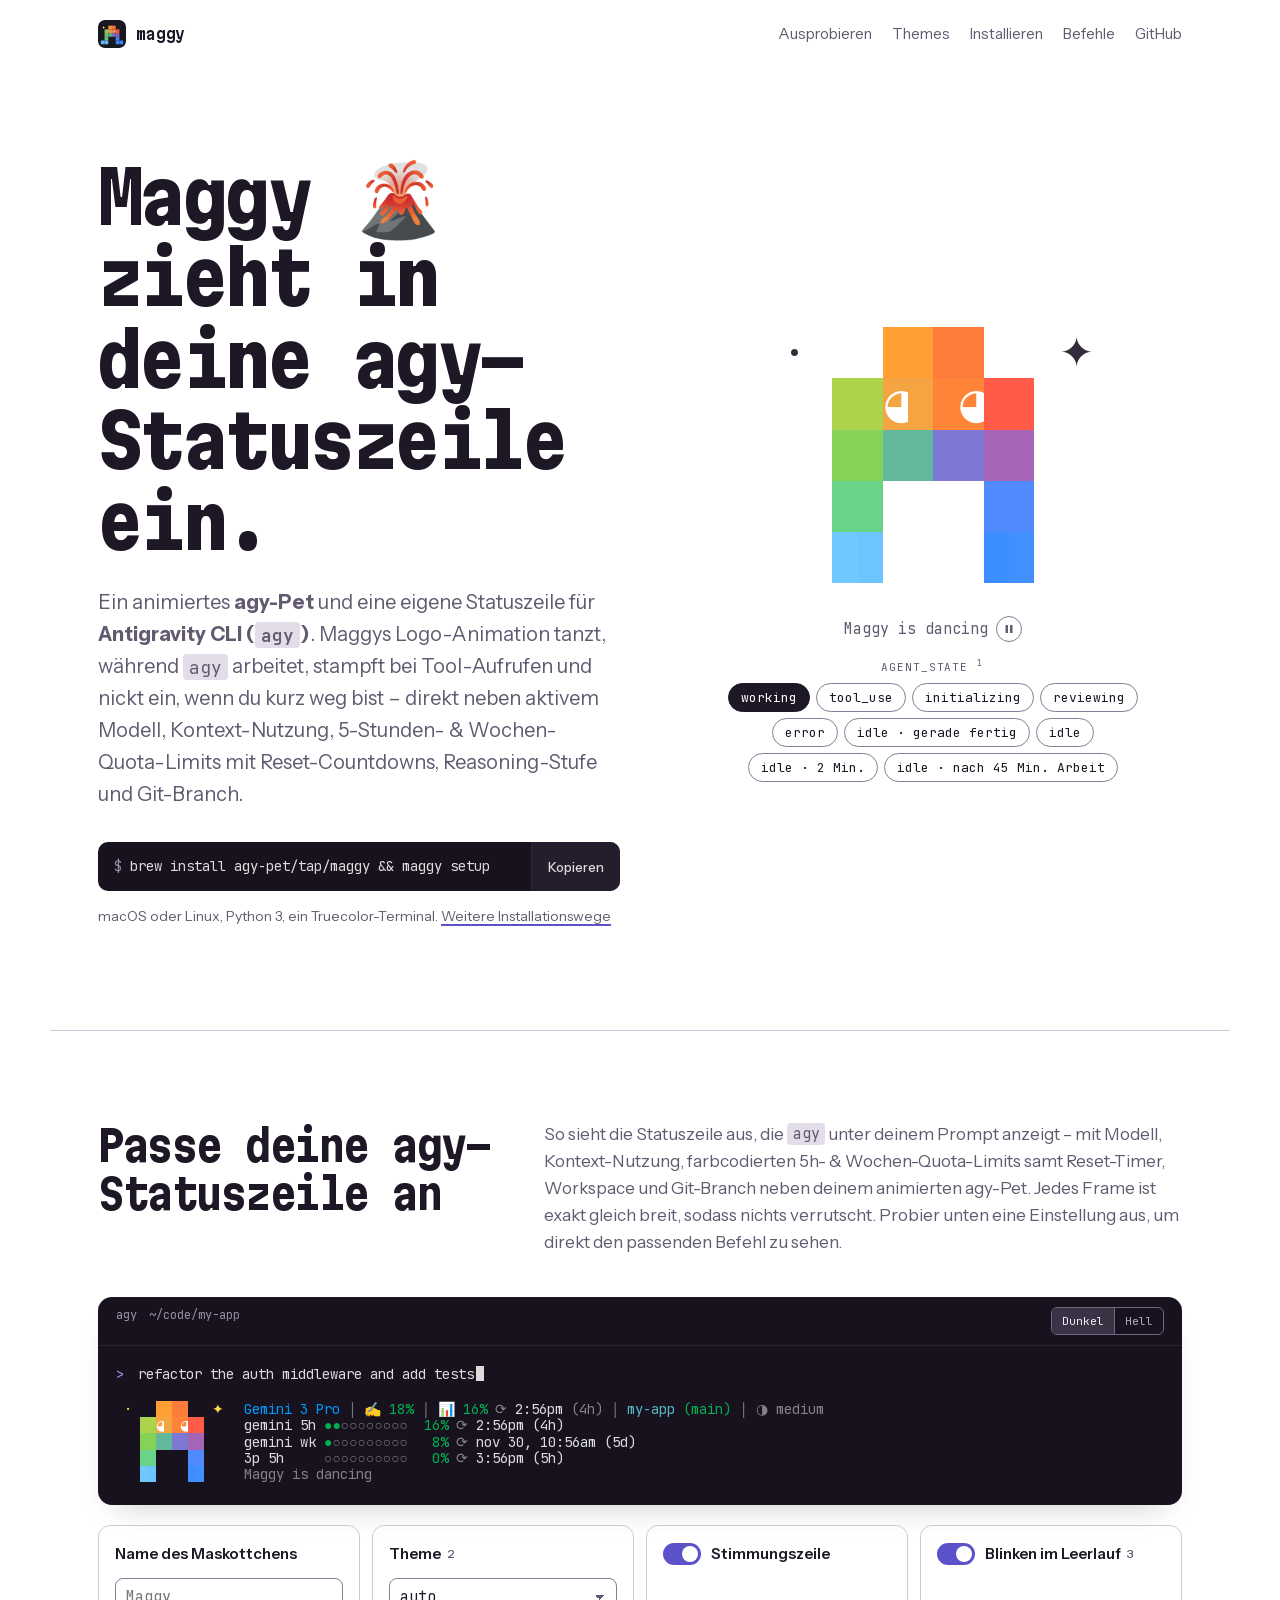
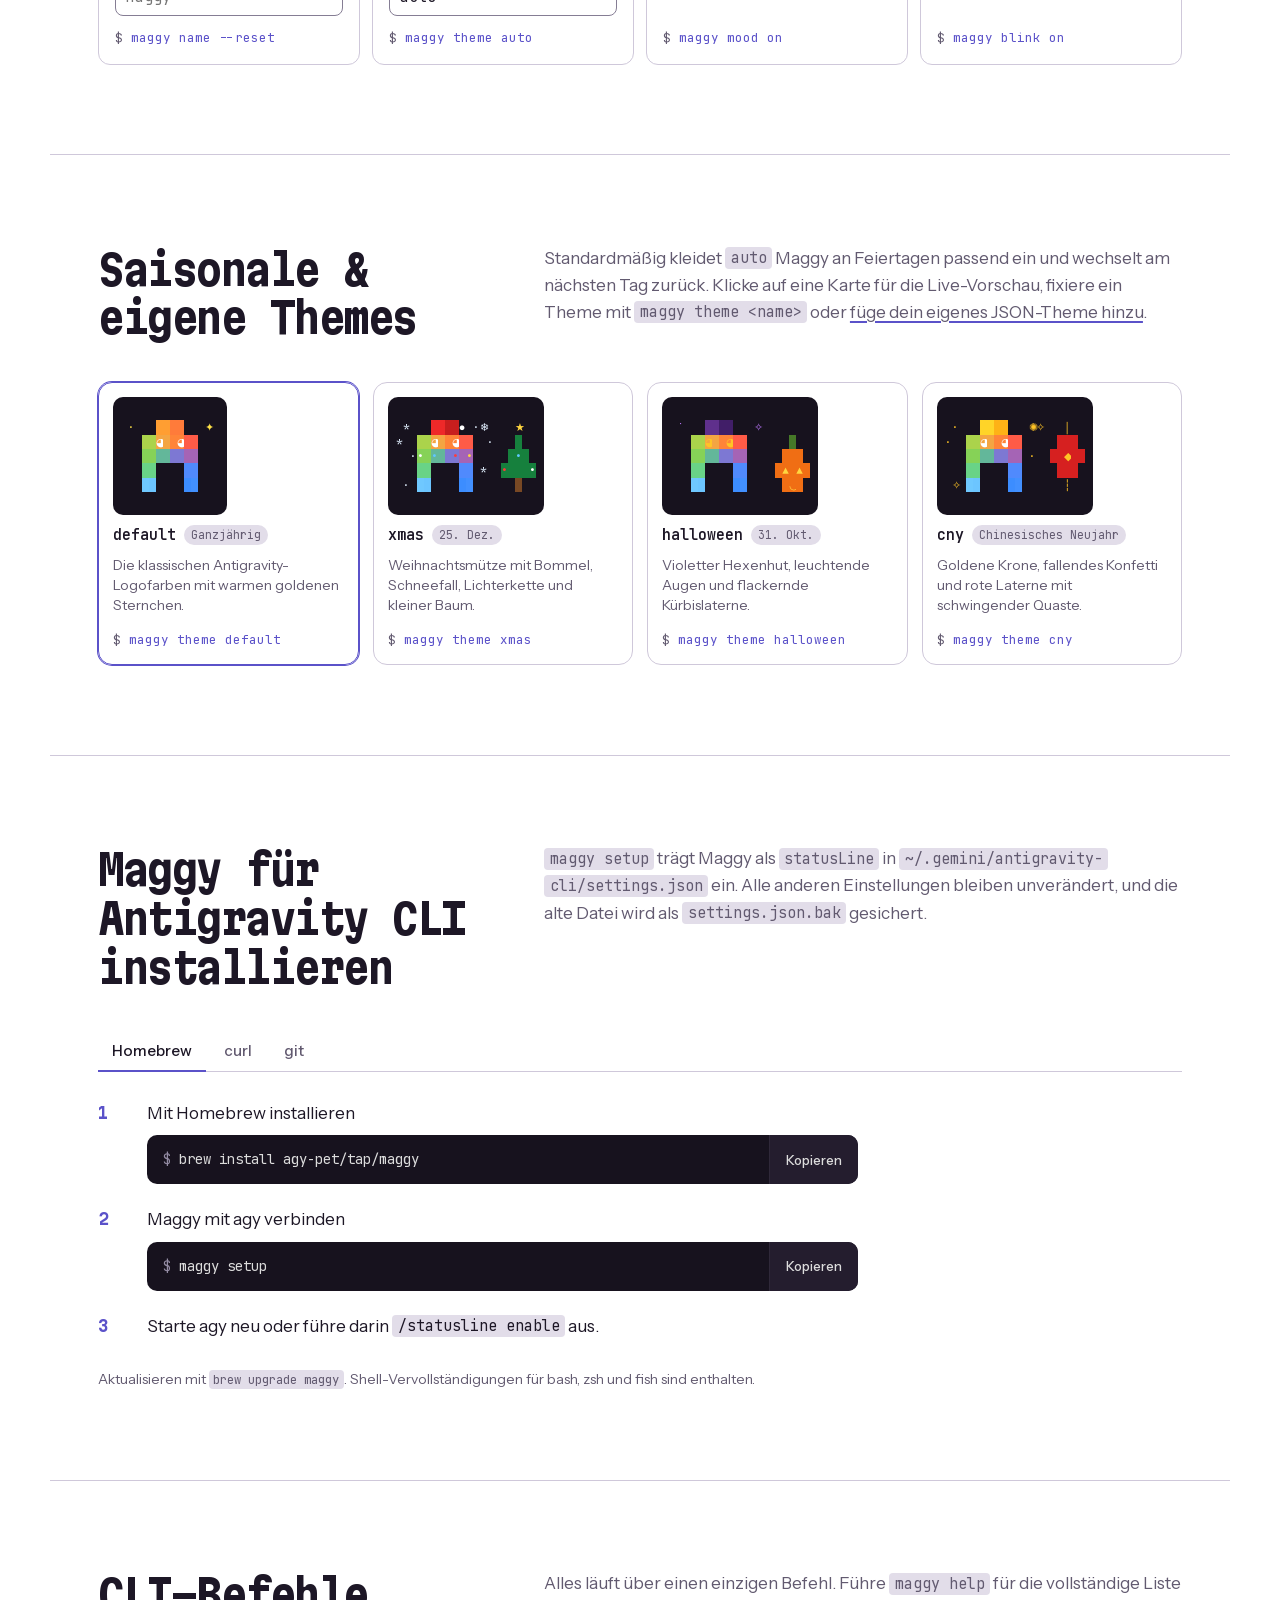
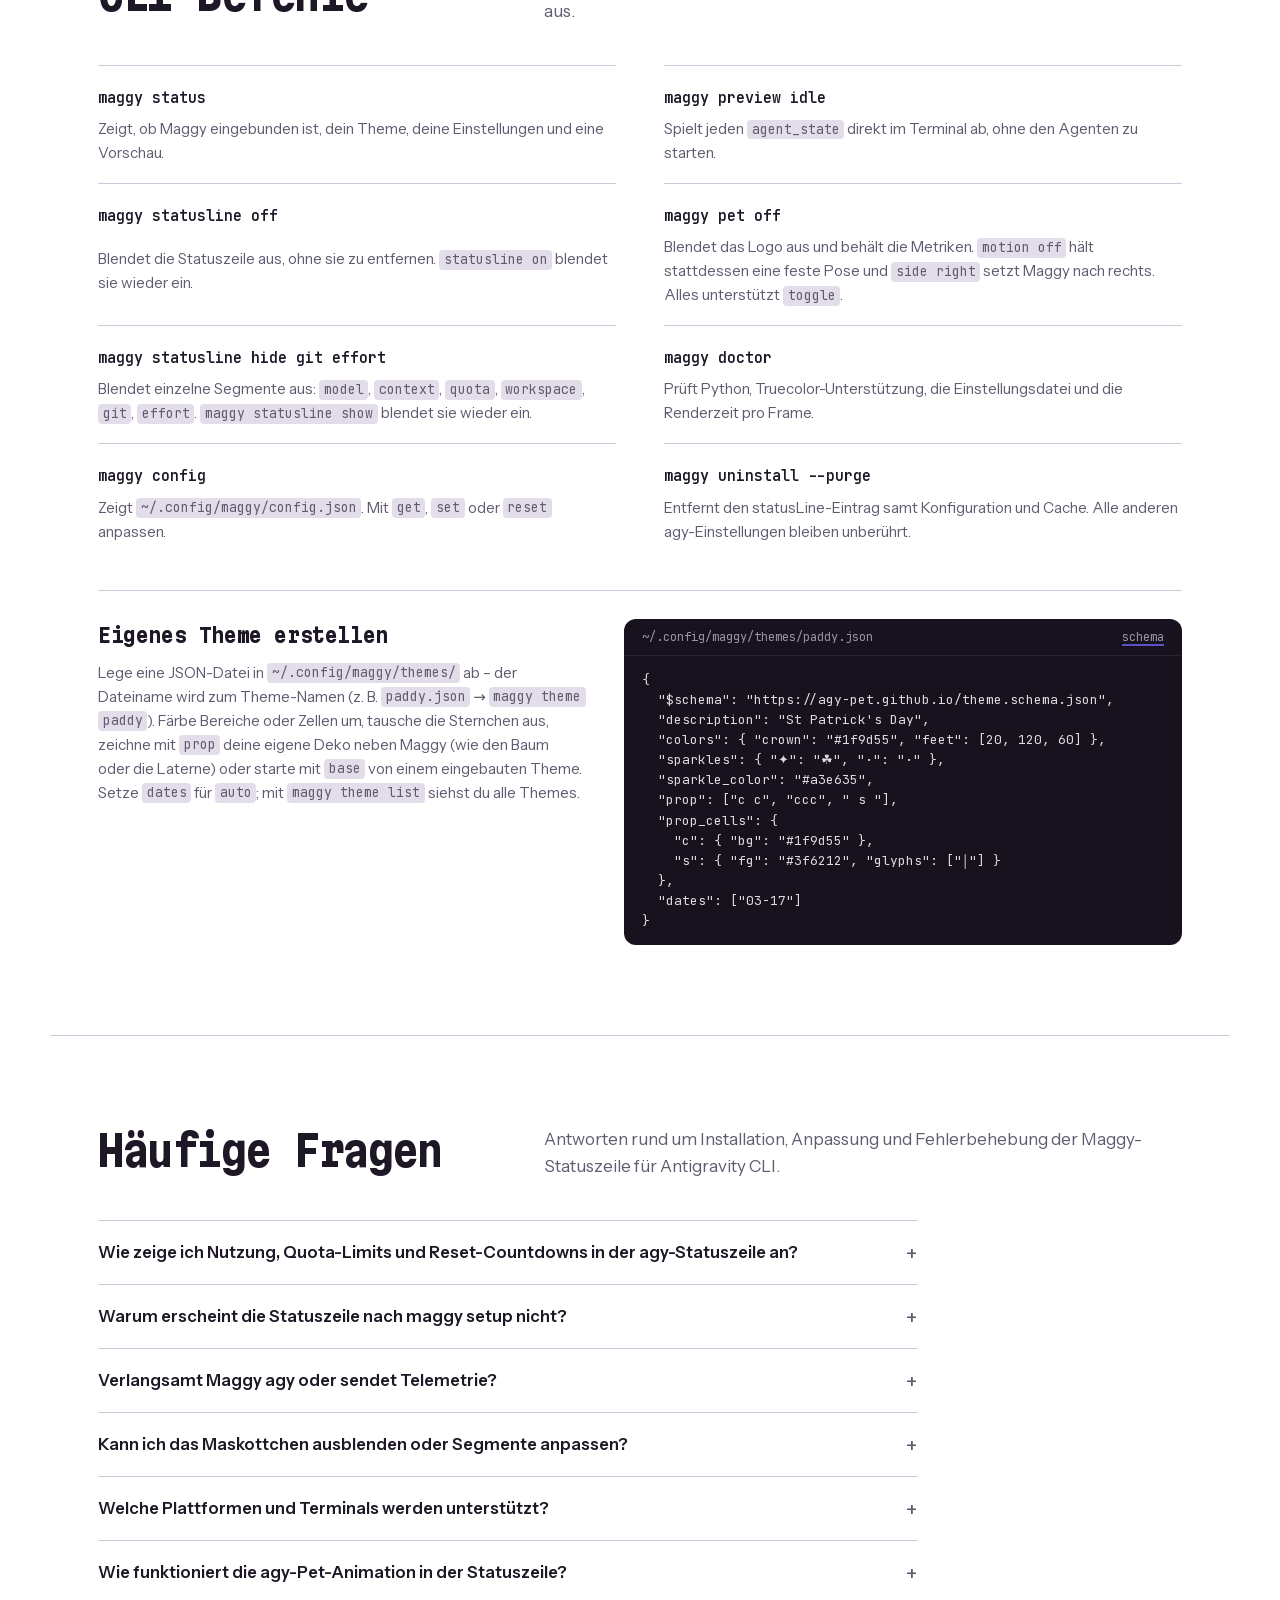
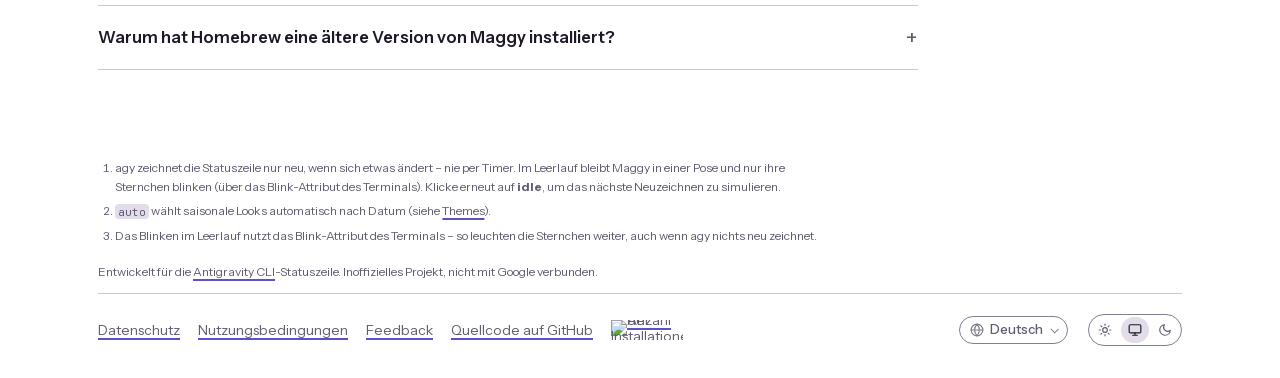
==== commit 821e8c21: "docs(install): explain how to refresh a stale Maggy tap" ====
--- a/docs/de/index.html
+++ b/docs/de/index.html
@@ -74,7 +74,7 @@
         "screenshot": "https://agy-pet.github.io/social-preview.png",
         "applicationCategory": "DeveloperApplication",
         "operatingSystem": "macOS, Linux",
-        "softwareVersion": "0.8.5",
+        "softwareVersion": "0.8.6",
         "author": {
           "@type": "Organization",
           "name": "agy-pet",
@@ -151,6 +151,14 @@
             "acceptedAnswer": {
               "@type": "Answer",
               "text": "Maggy zeichnet das Antigravity-Logo mit ausdrucksstarken Augen direkt im Terminal und spielt zustandsabhängige Animationen über agent_state ab – tanzend bei working, stampfend bei tool_use, spähend bei reviewing, blinkend bei idle und schlummernd nach 2 Minuten. Mit maggy preview working siehst du jede Animation vorab, und maggy motion off hält eine feste Pose."
+            }
+          },
+          {
+            "@type": "Question",
+            "name": "Warum hat Homebrew eine ältere Version von Maggy installiert?",
+            "acceptedAnswer": {
+              "@type": "Answer",
+              "text": "Beim Deinstallieren von Maggy bleibt der lokale Homebrew-Tap erhalten. Ist er veraltet, kann Homebrew bei der nächsten Installation eine ältere Version auswählen. Mit diesem Befehl aktualisierst du nur den Maggy-Tap und installierst dessen neueste Version. Prüfe die Version mit maggy --version."
             }
           }
         ]
@@ -477,6 +485,11 @@
           <summary>Wie funktioniert die agy-Pet-Animation in der Statuszeile?</summary>
           <p>Maggy zeichnet das Antigravity-Logo mit ausdrucksstarken Augen direkt im Terminal und spielt zustandsabhängige Animationen über <code>agent_state</code> ab – tanzend bei <code>working</code>, stampfend bei <code>tool_use</code>, spähend bei <code>reviewing</code>, blinkend bei <code>idle</code> und schlummernd nach 2 Minuten. Mit <code>maggy preview working</code> siehst du jede Animation vorab, und <code>maggy motion off</code> hält eine feste Pose.</p>
         </details>
+        <details>
+          <summary>Warum hat Homebrew eine ältere Version von Maggy installiert?</summary>
+          <p>Beim Deinstallieren von Maggy bleibt der lokale Homebrew-Tap erhalten. Ist er veraltet, kann Homebrew bei der nächsten Installation eine ältere Version auswählen. Mit diesem Befehl aktualisierst du nur den Maggy-Tap und installierst dessen neueste Version. Prüfe die Version mit <code>maggy --version</code>.</p>
+          <div class="cmd-box"><code id="faq-brew-refresh">HOMEBREW_NO_AUTO_UPDATE=1 brew tap agy-pet/tap &amp;&amp; git -C "$(brew --repo agy-pet/tap)" pull --ff-only &amp;&amp; HOMEBREW_NO_AUTO_UPDATE=1 brew install agy-pet/tap/maggy &amp;&amp; maggy setup</code><button type="button" class="copy" data-copy="faq-brew-refresh" aria-describedby="faq-brew-refresh">Kopieren</button></div>
+        </details>
       </div>
     </section>
   </main>
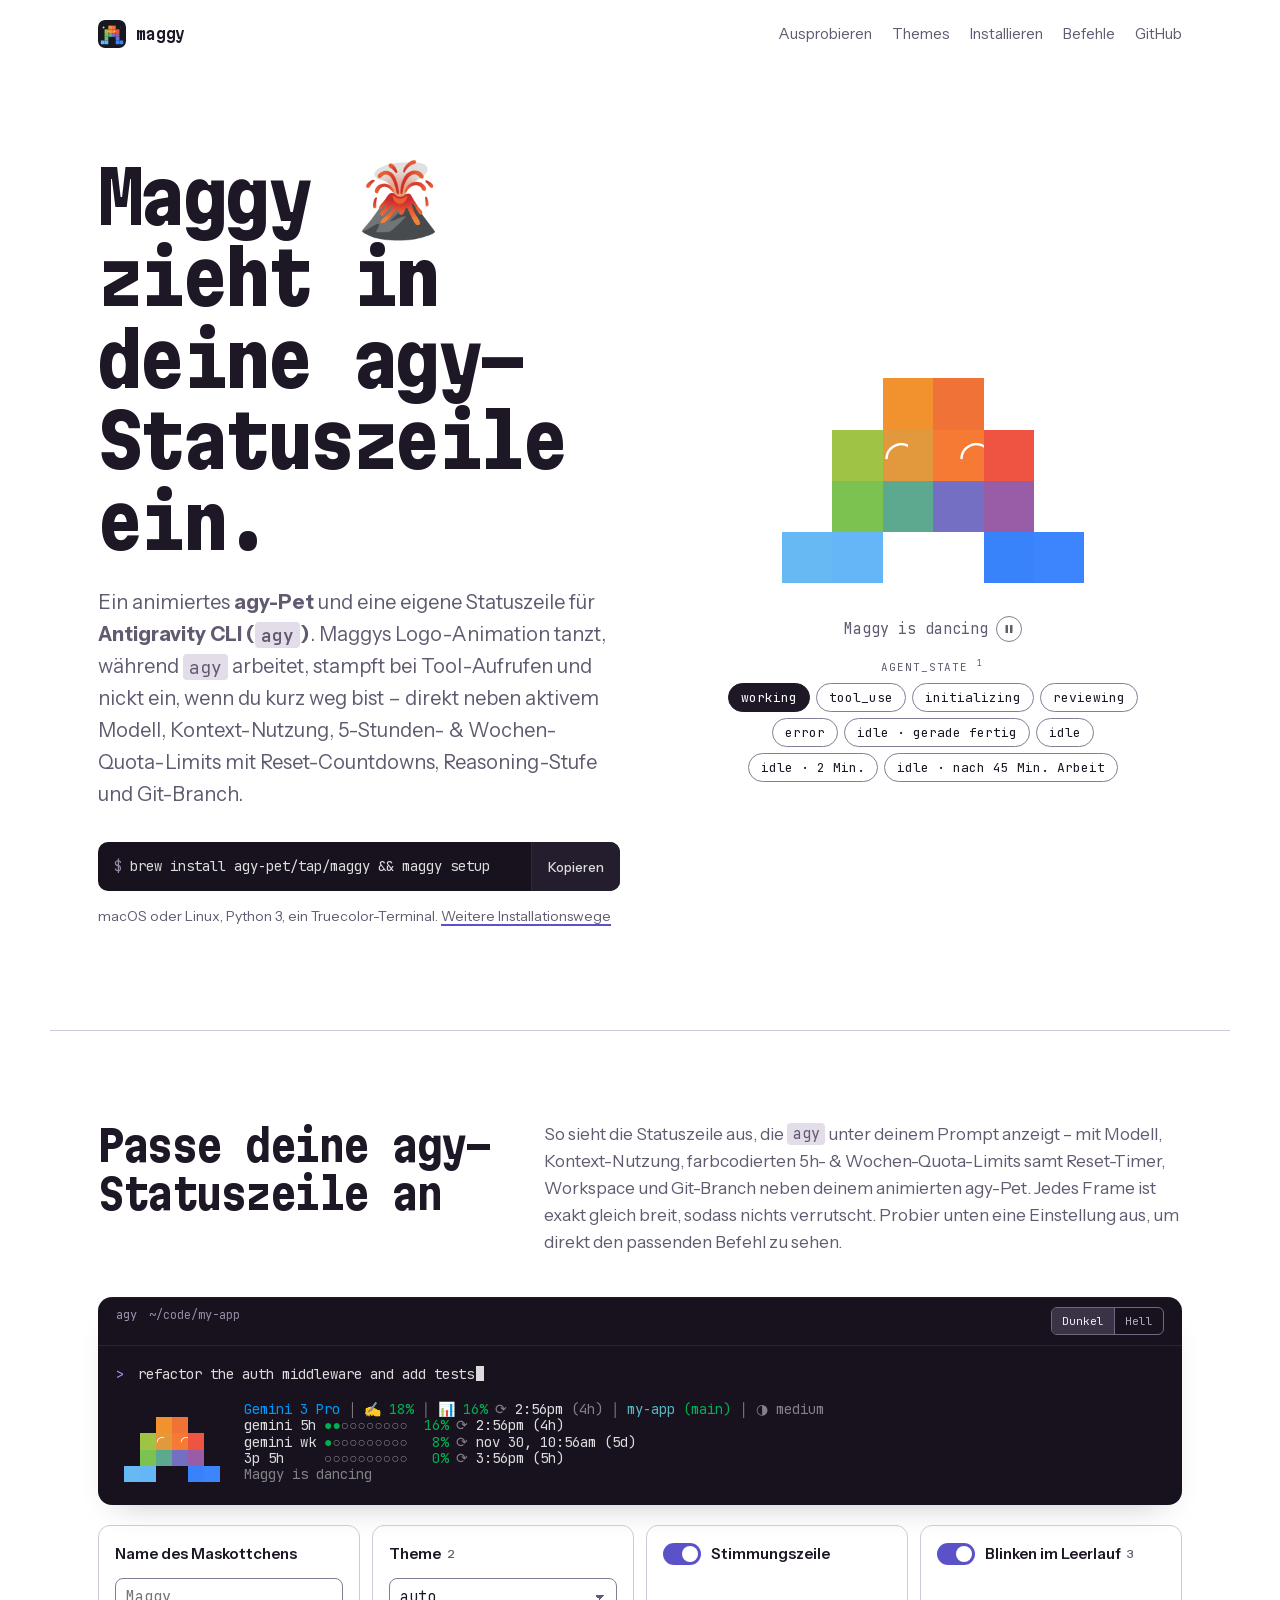
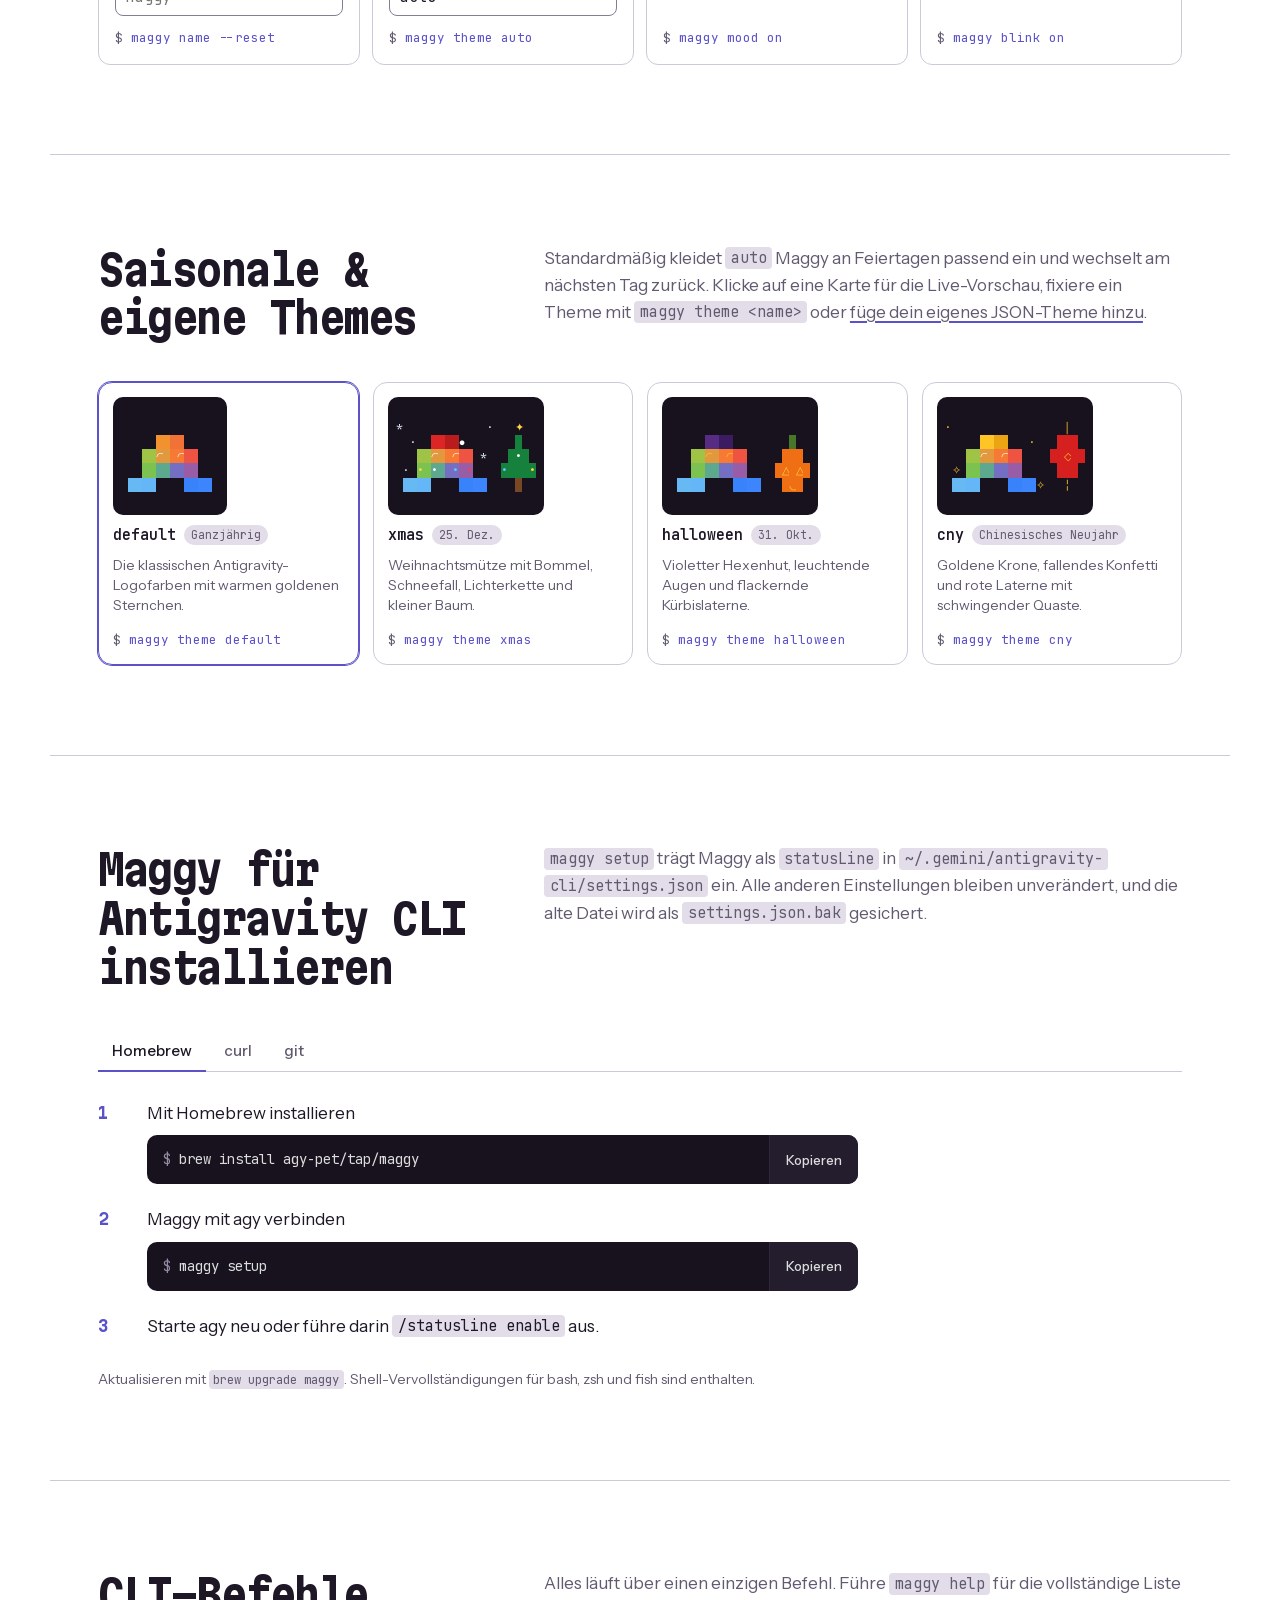
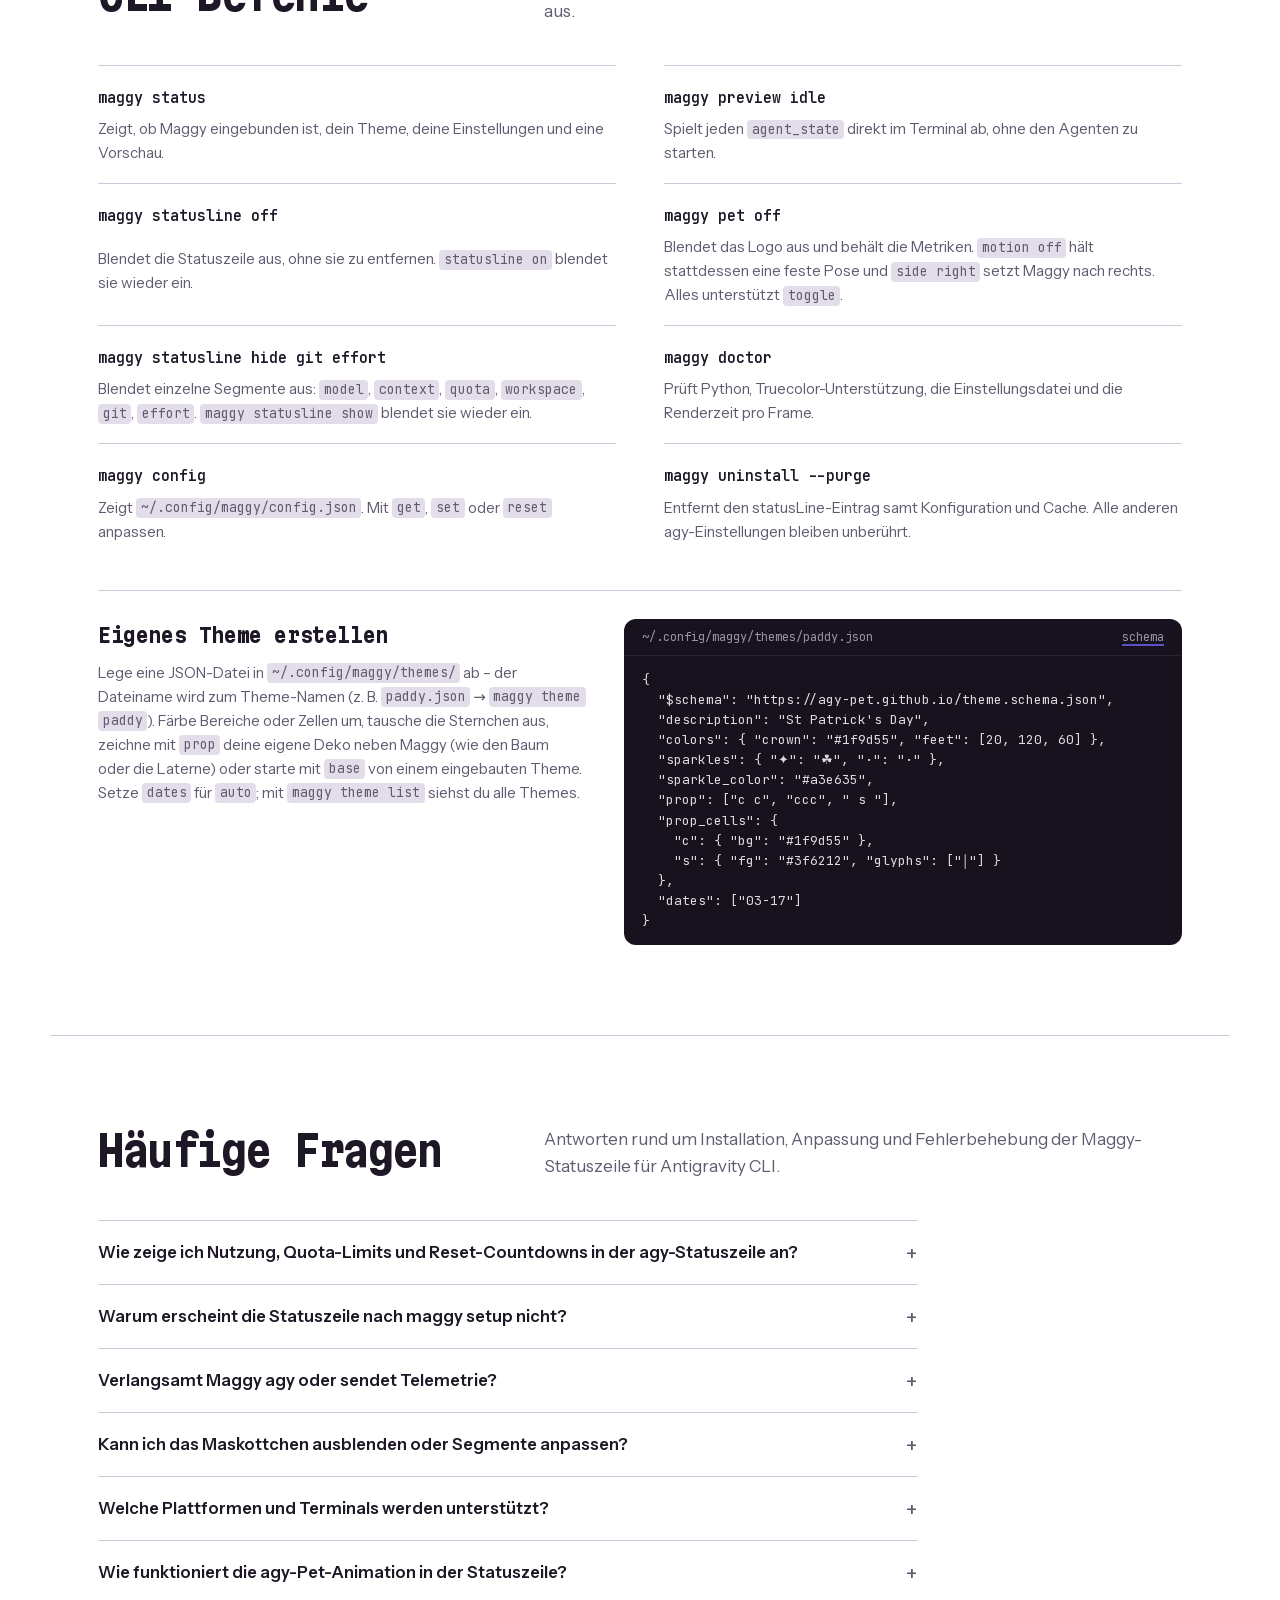
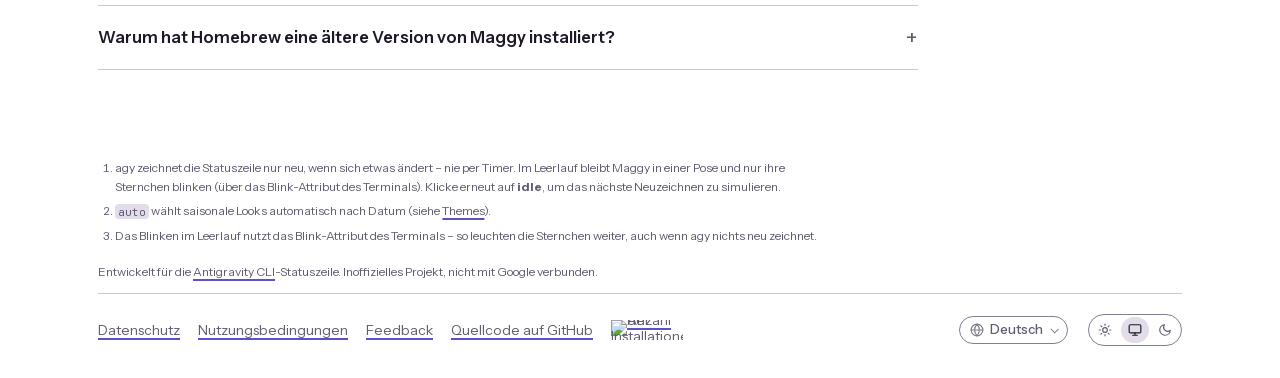
==== commit 7fdeb464: "chore(release): v0.8.7" ====
--- a/docs/de/index.html
+++ b/docs/de/index.html
@@ -74,7 +74,7 @@
         "screenshot": "https://agy-pet.github.io/social-preview.png",
         "applicationCategory": "DeveloperApplication",
         "operatingSystem": "macOS, Linux",
-        "softwareVersion": "0.8.6",
+        "softwareVersion": "0.8.7",
         "author": {
           "@type": "Organization",
           "name": "agy-pet",
--- a/docs/style.css
+++ b/docs/style.css
@@ -220,11 +220,25 @@
 .appearance button:focus-visible { outline-offset: 1px; }
 @media (prefers-reduced-motion: reduce) { .appearance button { transition: none; } }
 
-/* CJK typography adjustments */
-:root:lang(zh-CN) { --body: "Instrument Sans", "Noto Sans SC", "PingFang SC", "Hiragino Sans GB", "Microsoft YaHei", "Source Han Sans SC", system-ui, sans-serif; }
-:root:lang(zh-TW) { --body: "Instrument Sans", "Noto Sans TC", "PingFang TC", "Hiragino Sans CNS", "Microsoft JhengHei", "Source Han Sans TC", system-ui, sans-serif; }
-:root:lang(ja) { --body: "Instrument Sans", "Noto Sans JP", "Hiragino Sans", "Hiragino Kaku Gothic ProN", "BIZ UDPGothic", "Yu Gothic", "Meiryo", system-ui, sans-serif; }
-:root:lang(ko) { --body: "Instrument Sans", "Noto Sans KR", "Apple SD Gothic Neo", "Malgun Gothic", system-ui, sans-serif; }
+/* CJK typography adjustments. OS-bundled fonts only: naming a user-installed Noto Sans SC/TC/JP/KR
+   variable font (~18 MB) stalls rendering ~10 s in Chrome on macOS, and
+   Linux/Android reach their bundled Noto CJK through system fallback. */
+:root:lang(zh-CN) {
+  --cjk: "PingFang SC", "Hiragino Sans GB", "Microsoft YaHei", "Source Han Sans SC";
+  --body: "Instrument Sans", var(--cjk), system-ui, sans-serif;
+}
+:root:lang(zh-TW) {
+  --cjk: "PingFang TC", "Hiragino Sans CNS", "Microsoft JhengHei", "Source Han Sans TC";
+  --body: "Instrument Sans", var(--cjk), system-ui, sans-serif;
+}
+:root:lang(ja) {
+  --cjk: "Hiragino Sans", "Hiragino Kaku Gothic ProN", "BIZ UDPGothic", "Yu Gothic", "Meiryo";
+  --body: "Instrument Sans", var(--cjk), system-ui, sans-serif;
+}
+:root:lang(ko) {
+  --cjk: "Apple SD Gothic Neo", "Malgun Gothic";
+  --body: "Instrument Sans", var(--cjk), system-ui, sans-serif;
+}
 :is(:lang(zh-CN), :lang(zh-TW), :lang(ja), :lang(ko)) body {
   line-height: 1.75;
 }
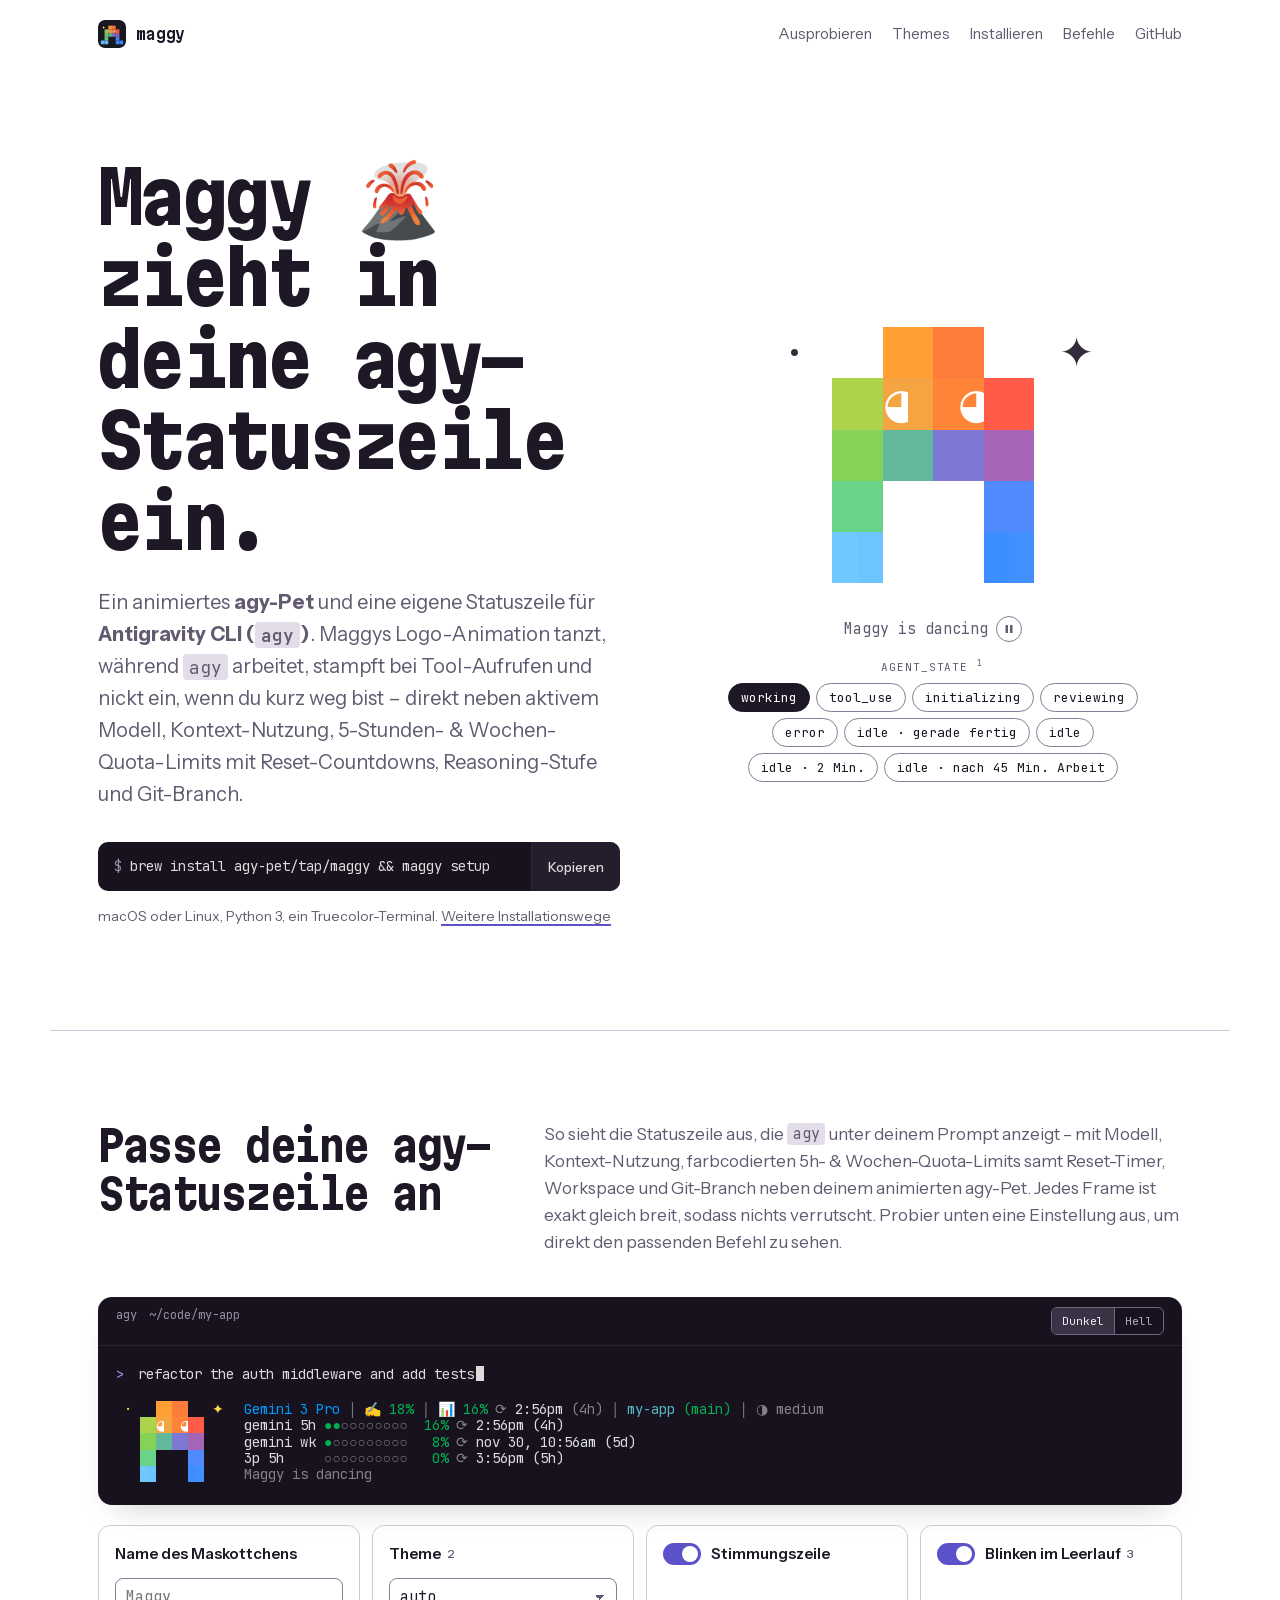
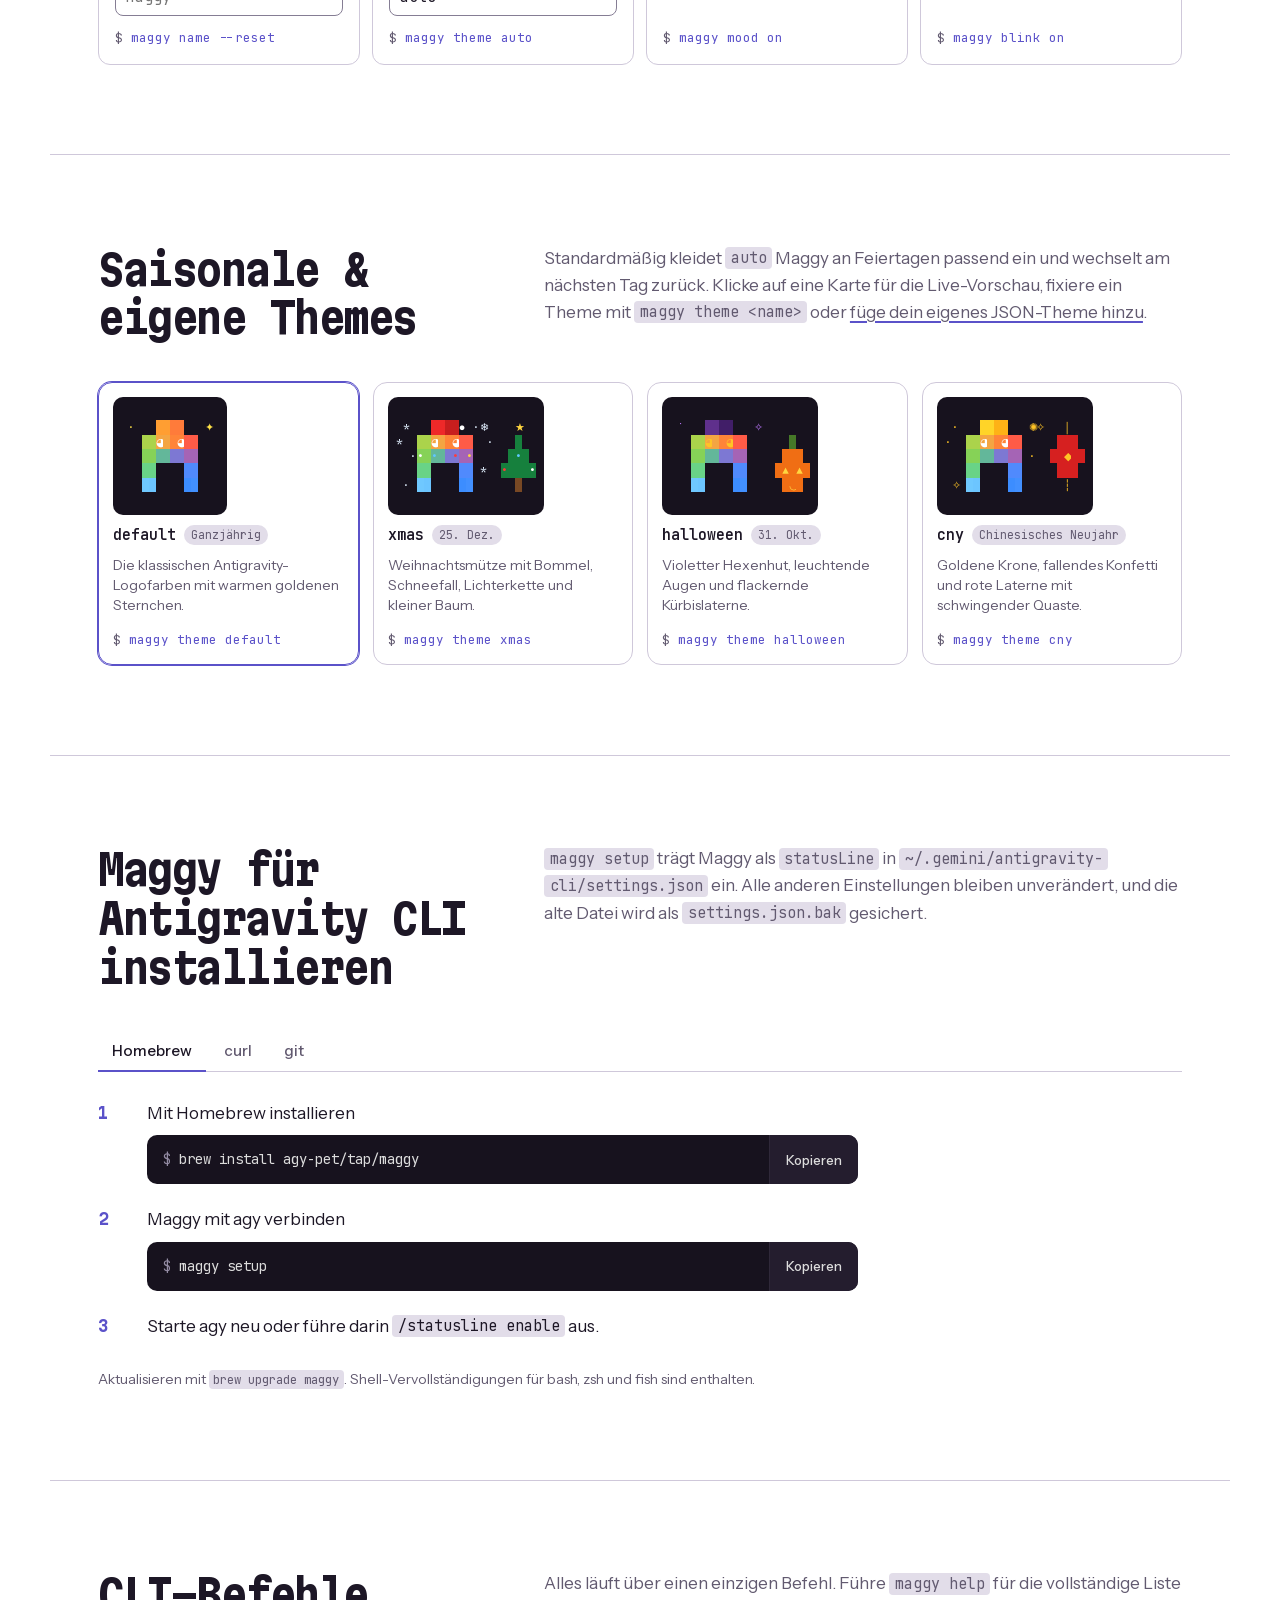
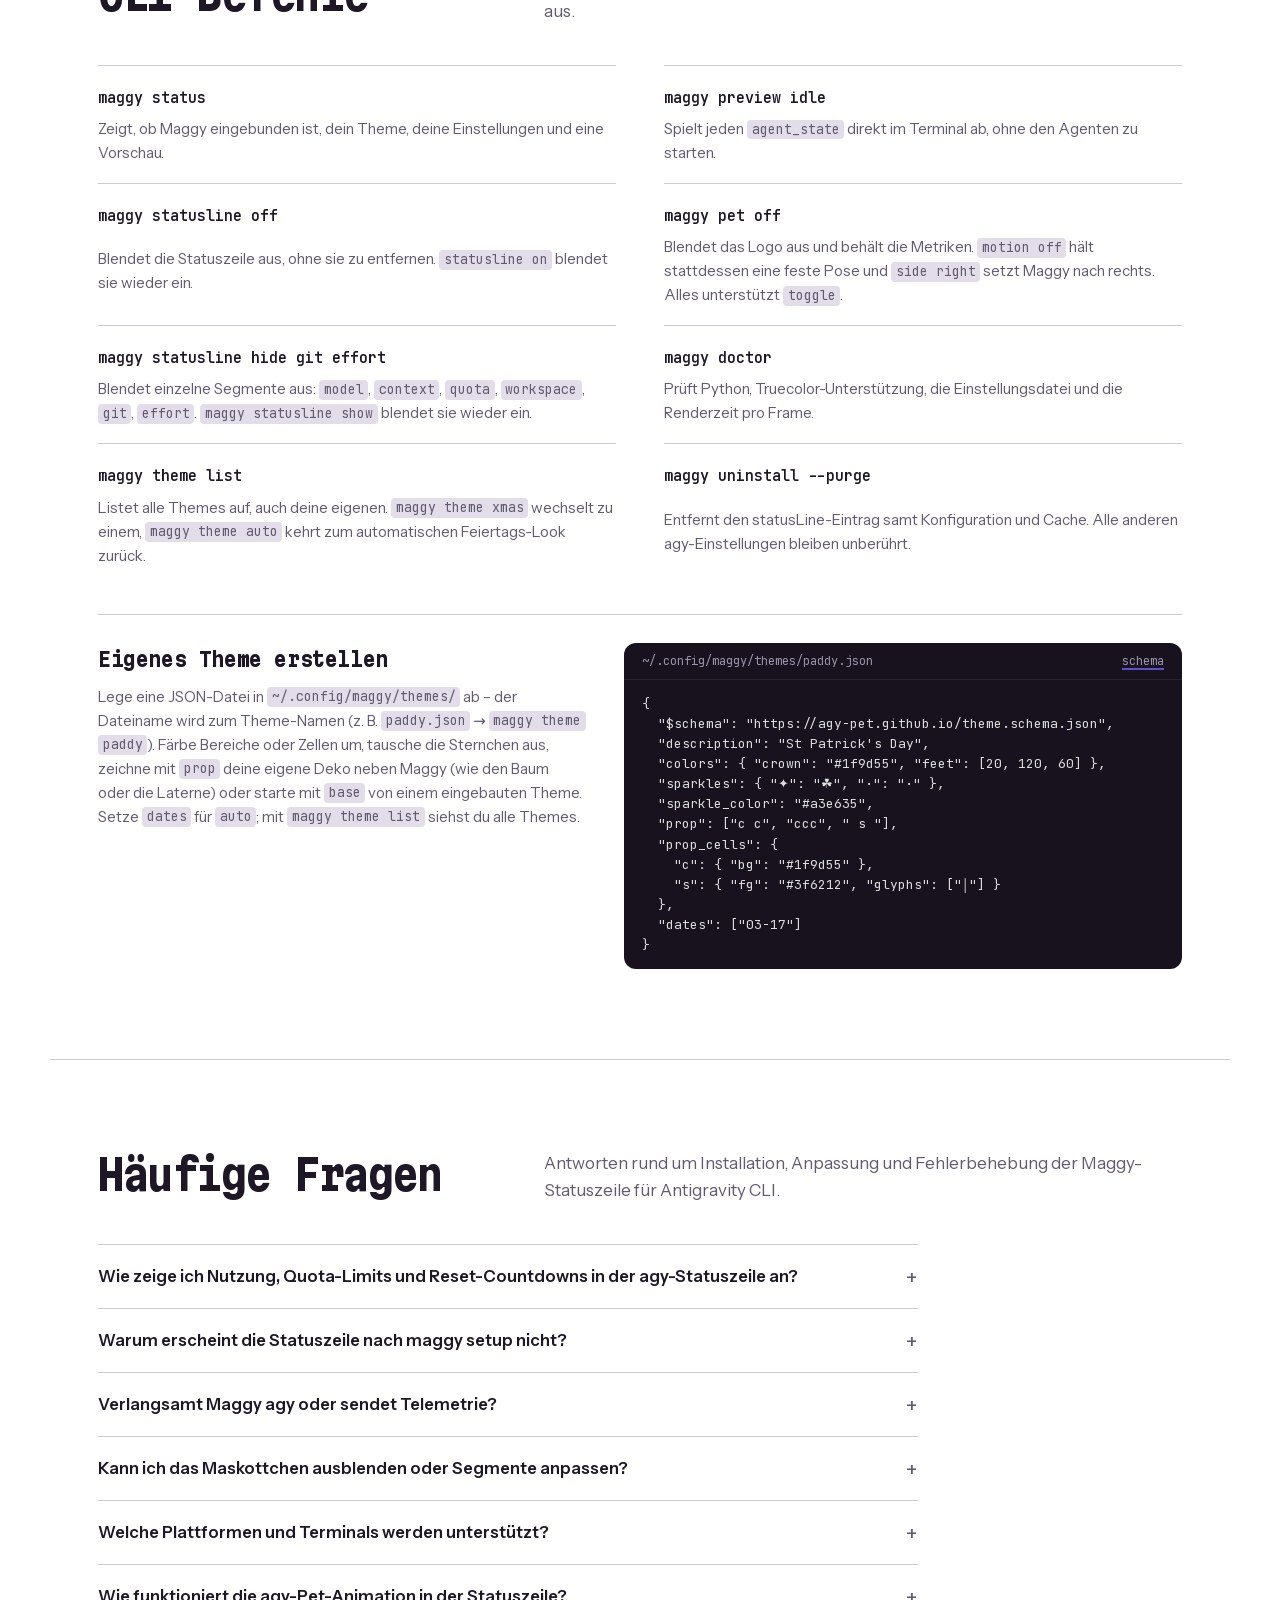
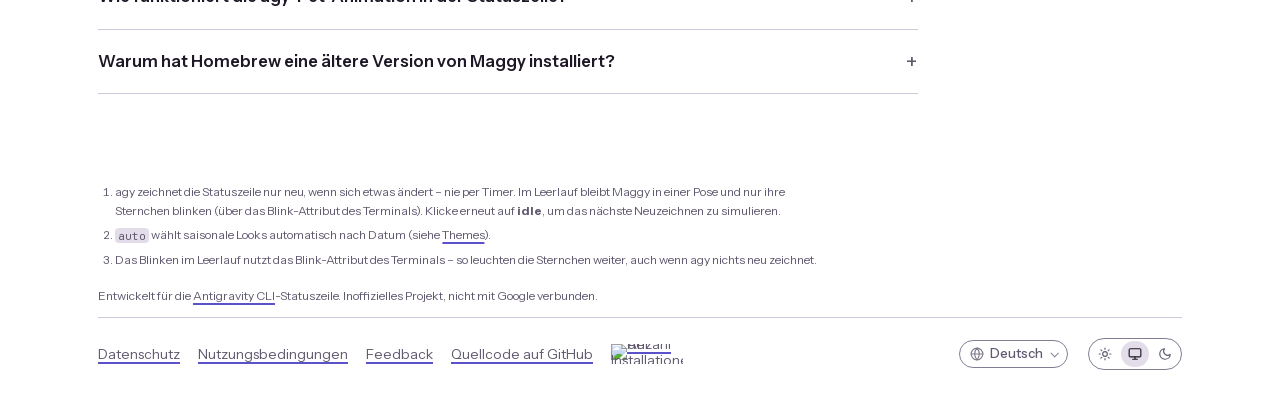
==== commit d3deb431: "docs(site): show theme switching in CLI commands" ====
--- a/docs/de/index.html
+++ b/docs/de/index.html
@@ -427,7 +427,7 @@
         <div><dt><code>maggy pet off</code></dt><dd>Blendet das Logo aus und behält die Metriken. <code>motion off</code> hält stattdessen eine feste Pose und <code>side right</code> setzt Maggy nach rechts. Alles unterstützt <code>toggle</code>.</dd></div>
         <div><dt><code>maggy statusline hide git effort</code></dt><dd>Blendet einzelne Segmente aus: <code>model</code>, <code>context</code>, <code>quota</code>, <code>workspace</code>, <code>git</code>, <code>effort</code>. <code>maggy statusline show</code> blendet sie wieder ein.</dd></div>
         <div><dt><code>maggy doctor</code></dt><dd>Prüft Python, Truecolor-Unterstützung, die Einstellungsdatei und die Renderzeit pro Frame.</dd></div>
-        <div><dt><code>maggy config</code></dt><dd>Zeigt <code>~/.config/maggy/config.json</code>. Mit <code>get</code>, <code>set</code> oder <code>reset</code> anpassen.</dd></div>
+        <div><dt><code>maggy theme list</code></dt><dd>Listet alle Themes auf, auch deine eigenen. <code>maggy theme xmas</code> wechselt zu einem, <code>maggy theme auto</code> kehrt zum automatischen Feiertags-Look zurück.</dd></div>
         <div><dt><code>maggy uninstall --purge</code></dt><dd>Entfernt den statusLine-Eintrag samt Konfiguration und Cache. Alle anderen agy-Einstellungen bleiben unberührt.</dd></div>
       </dl>
 
